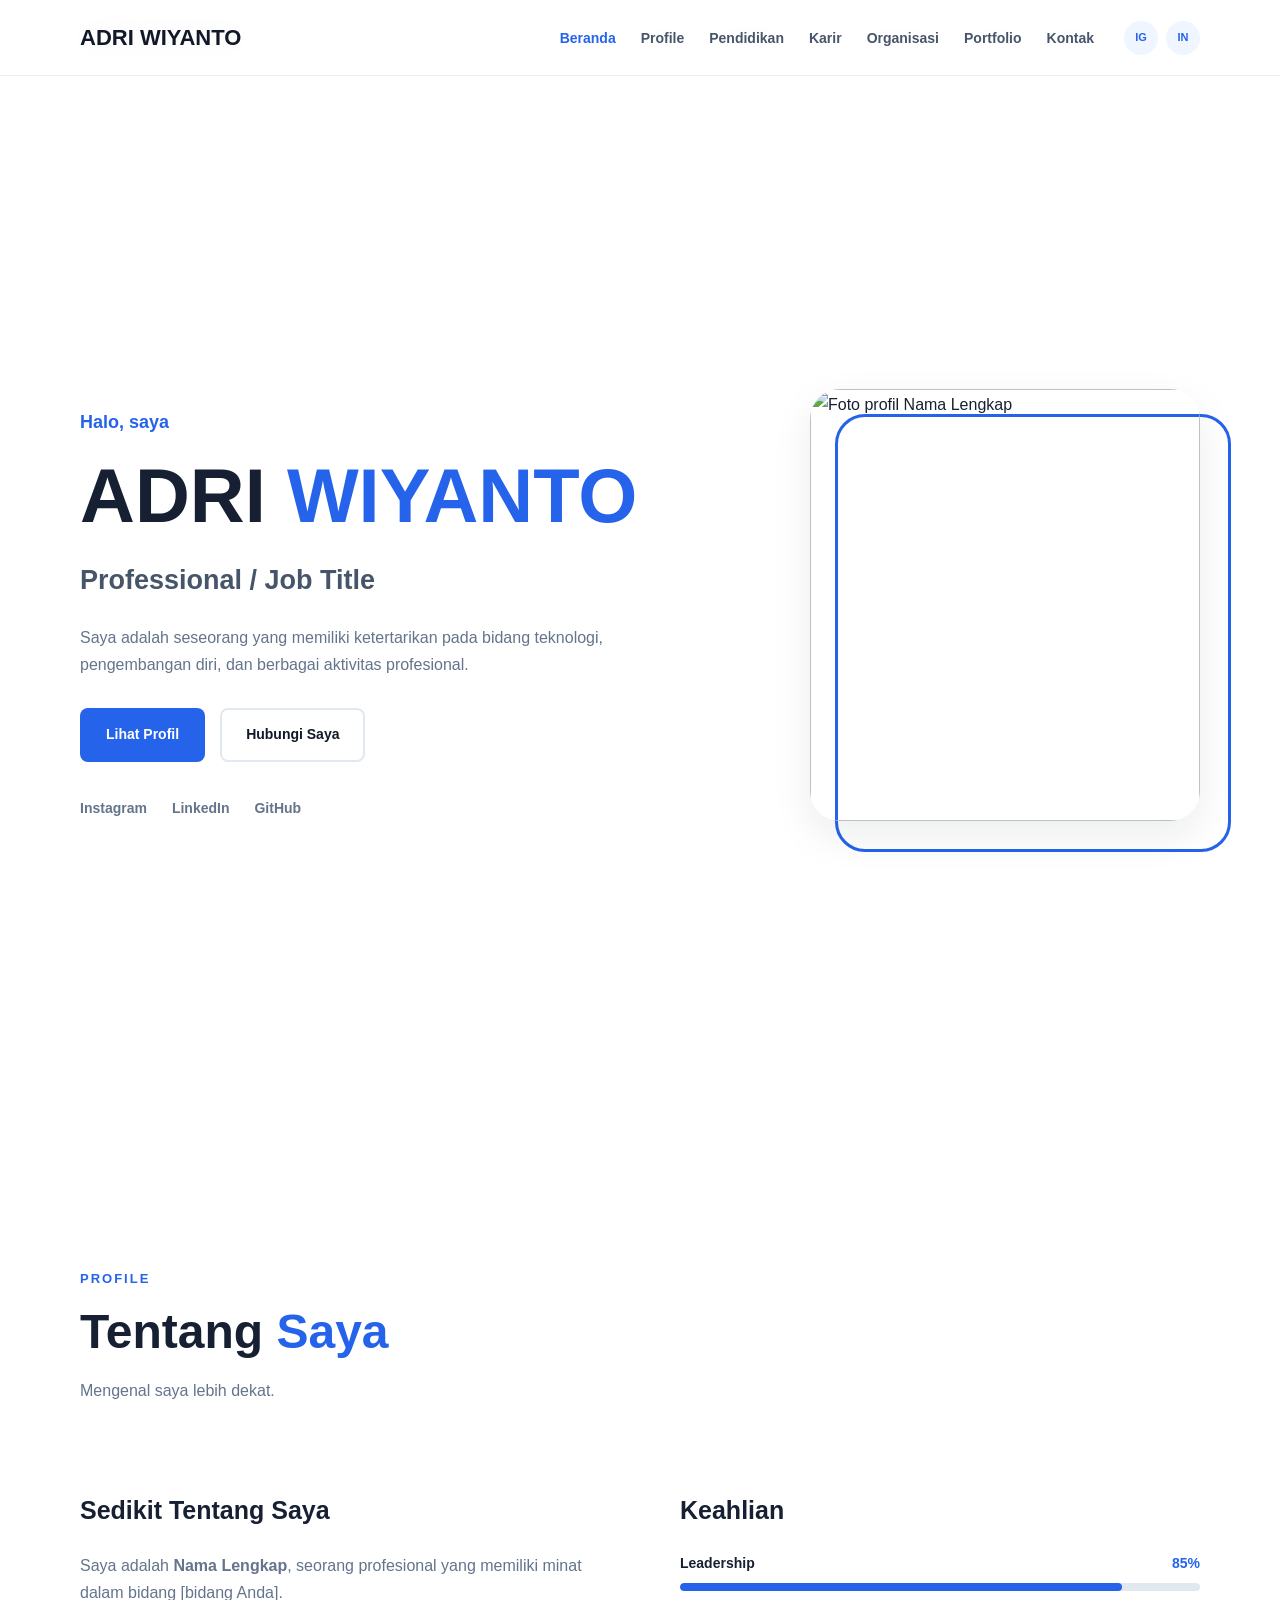
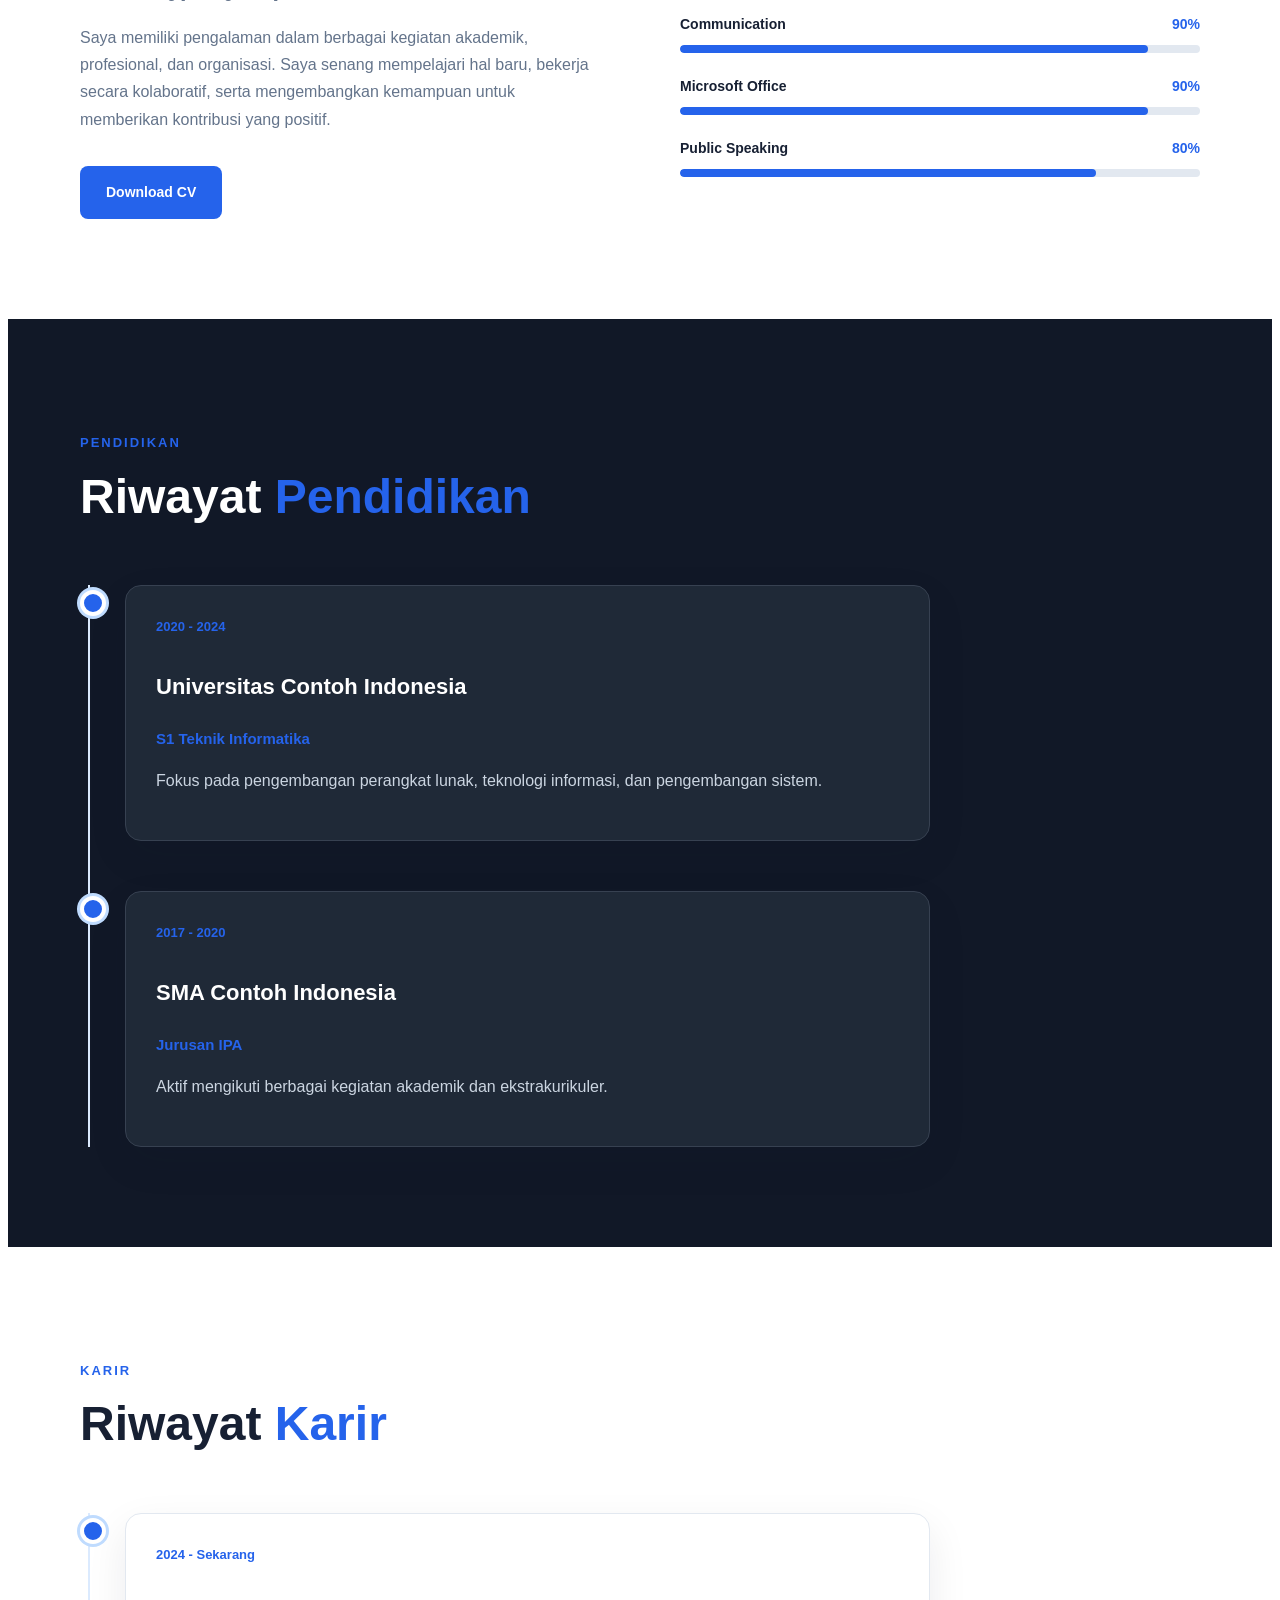
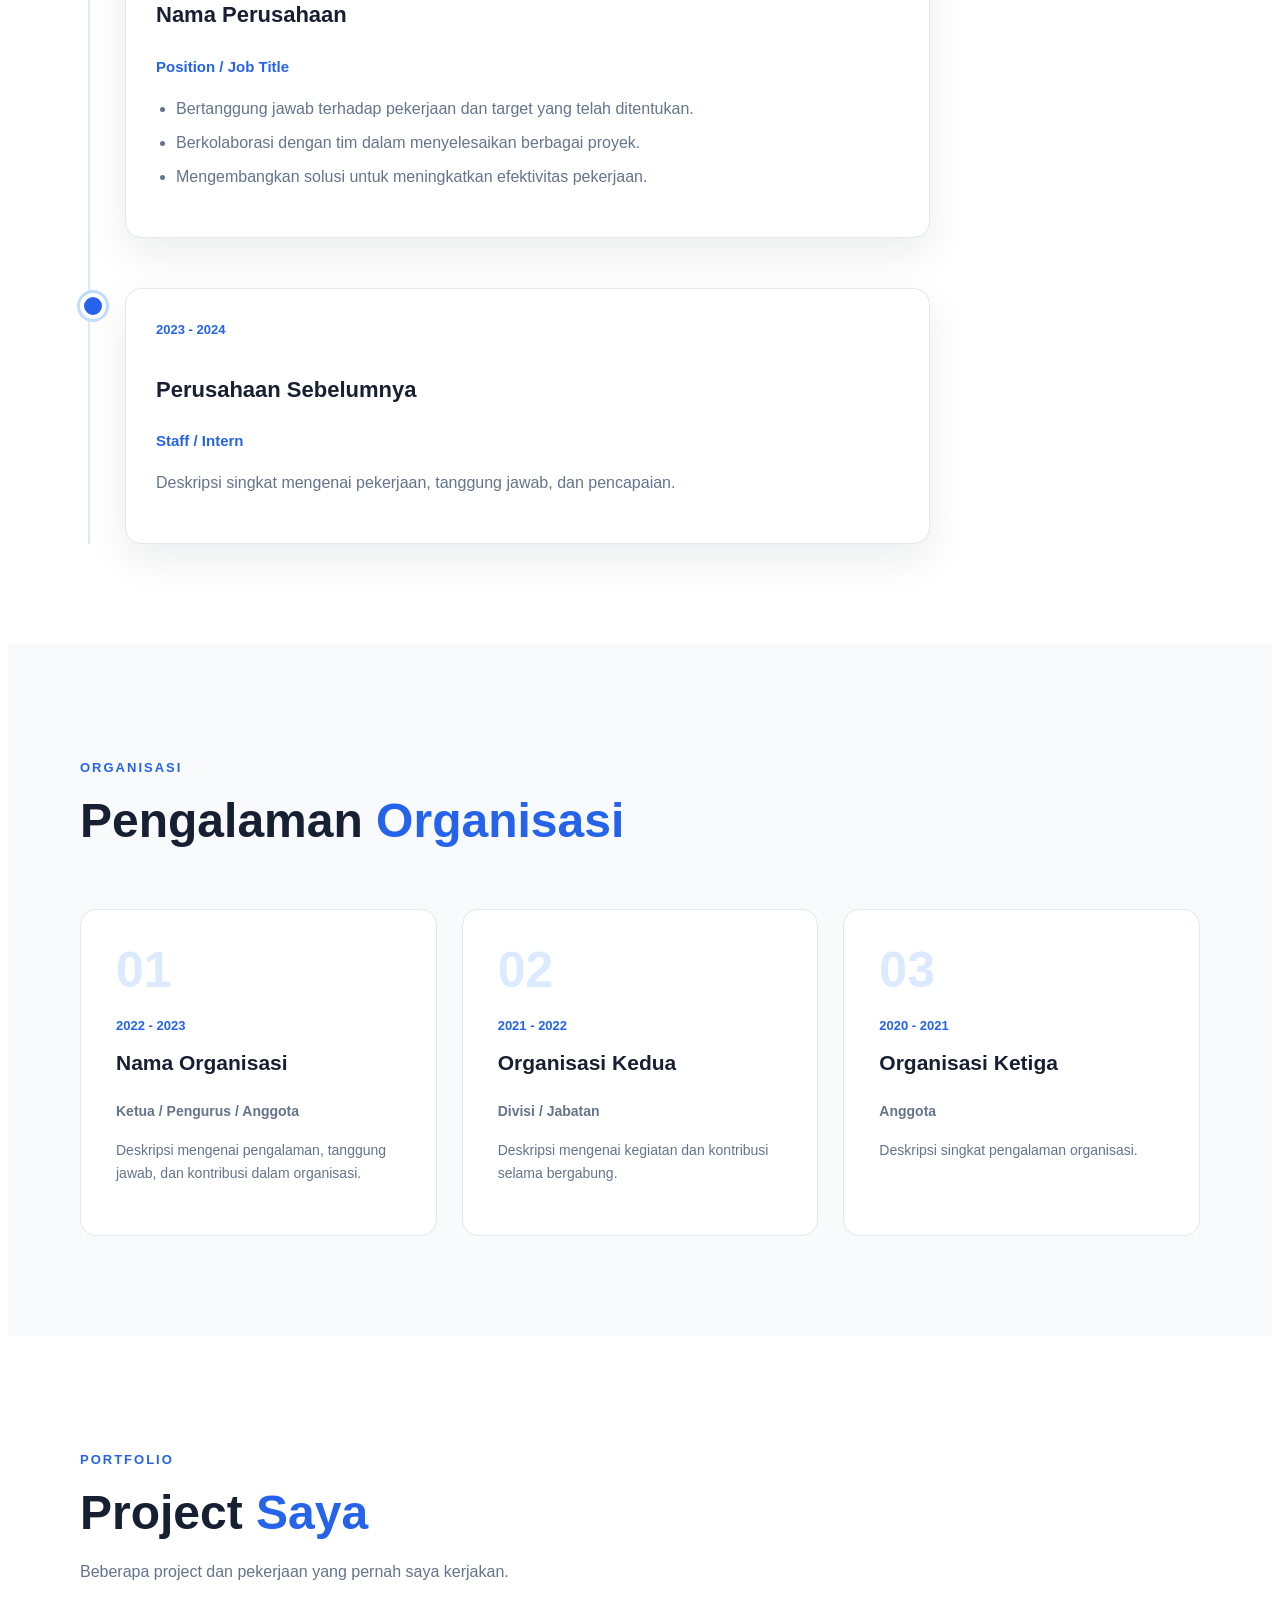
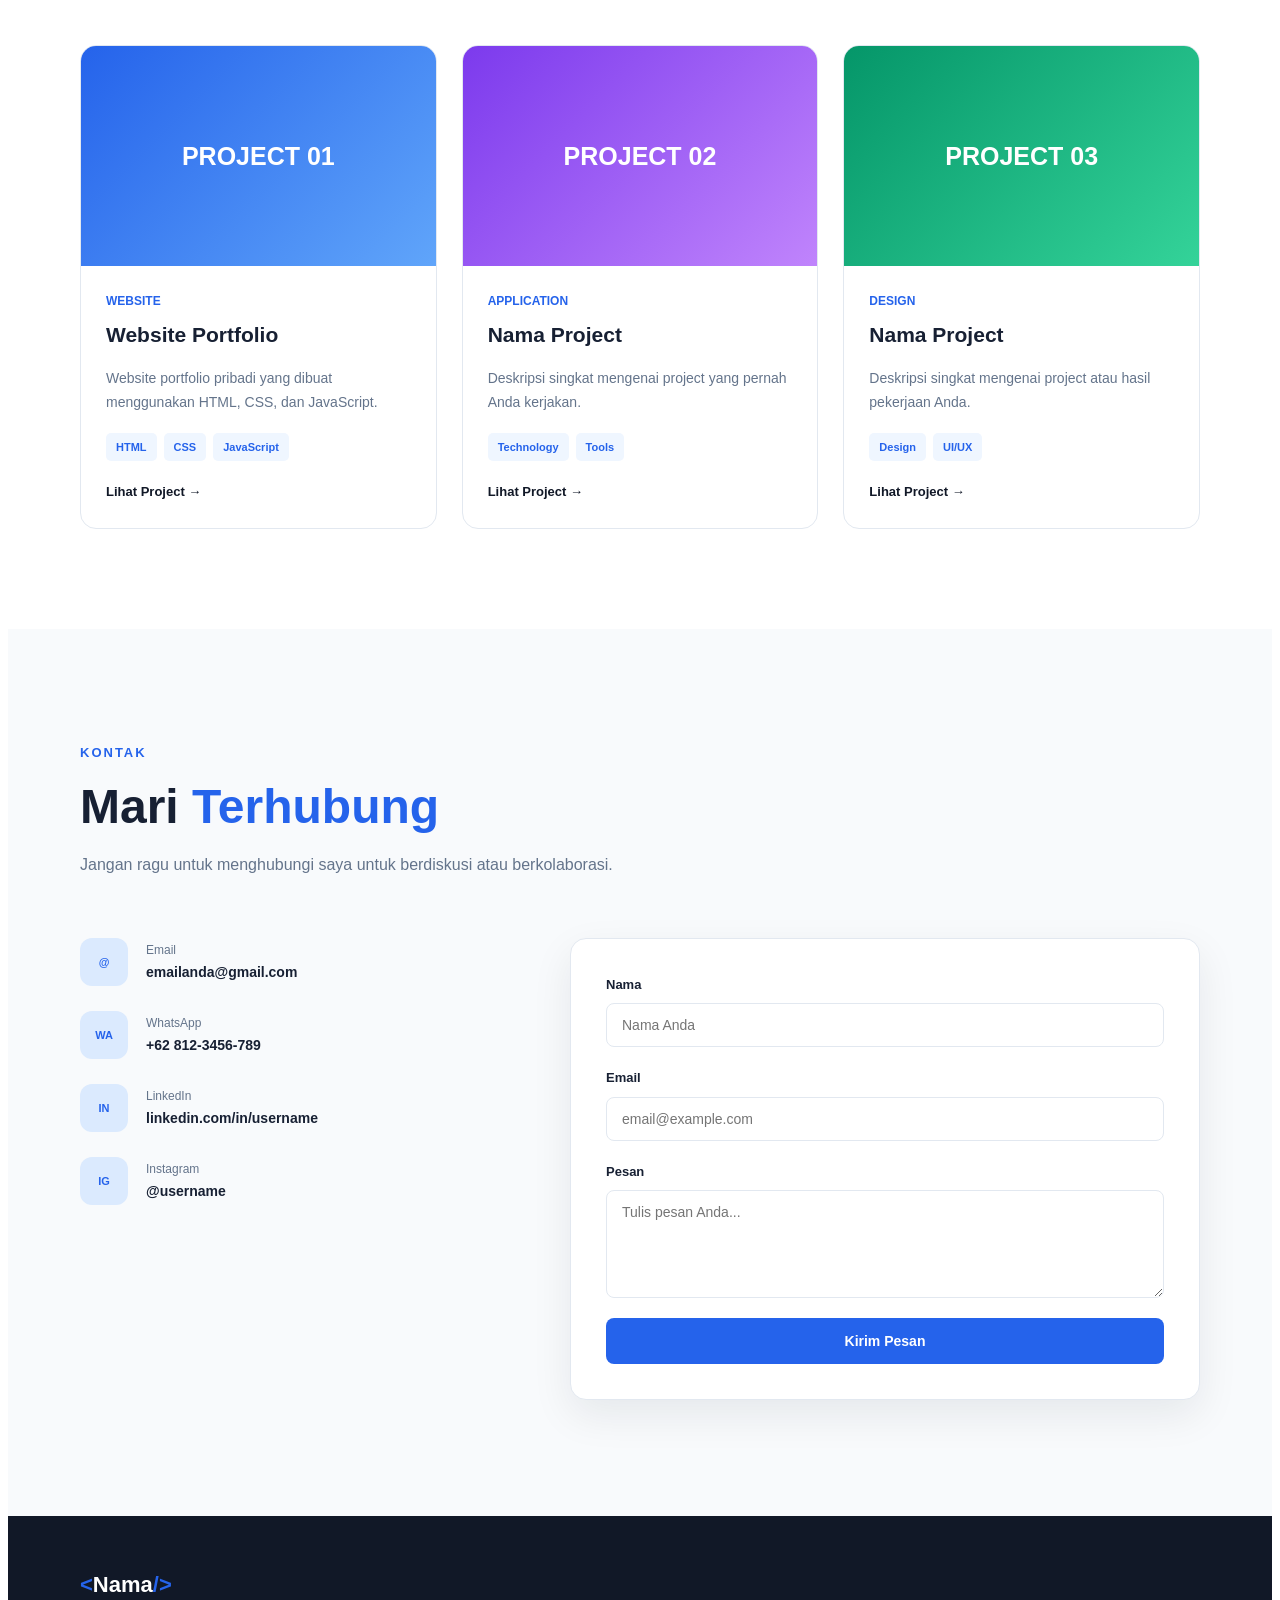
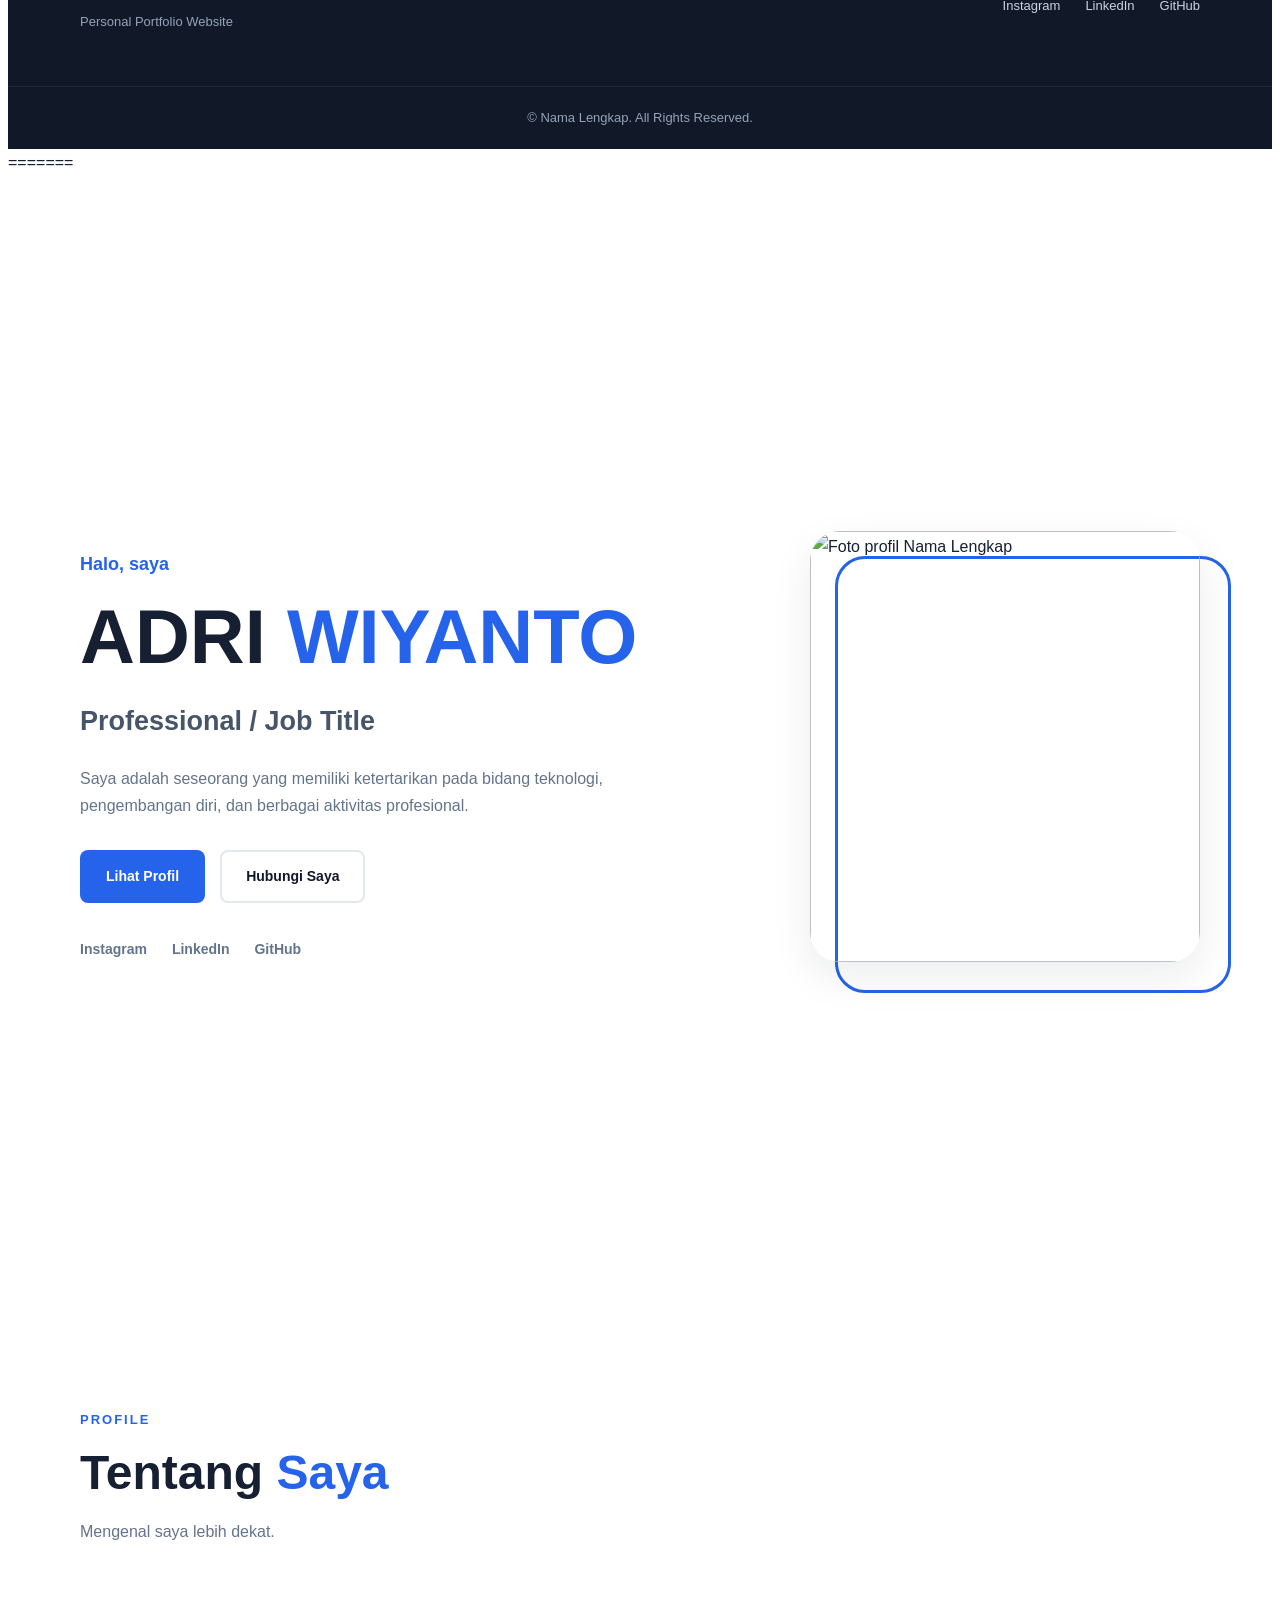
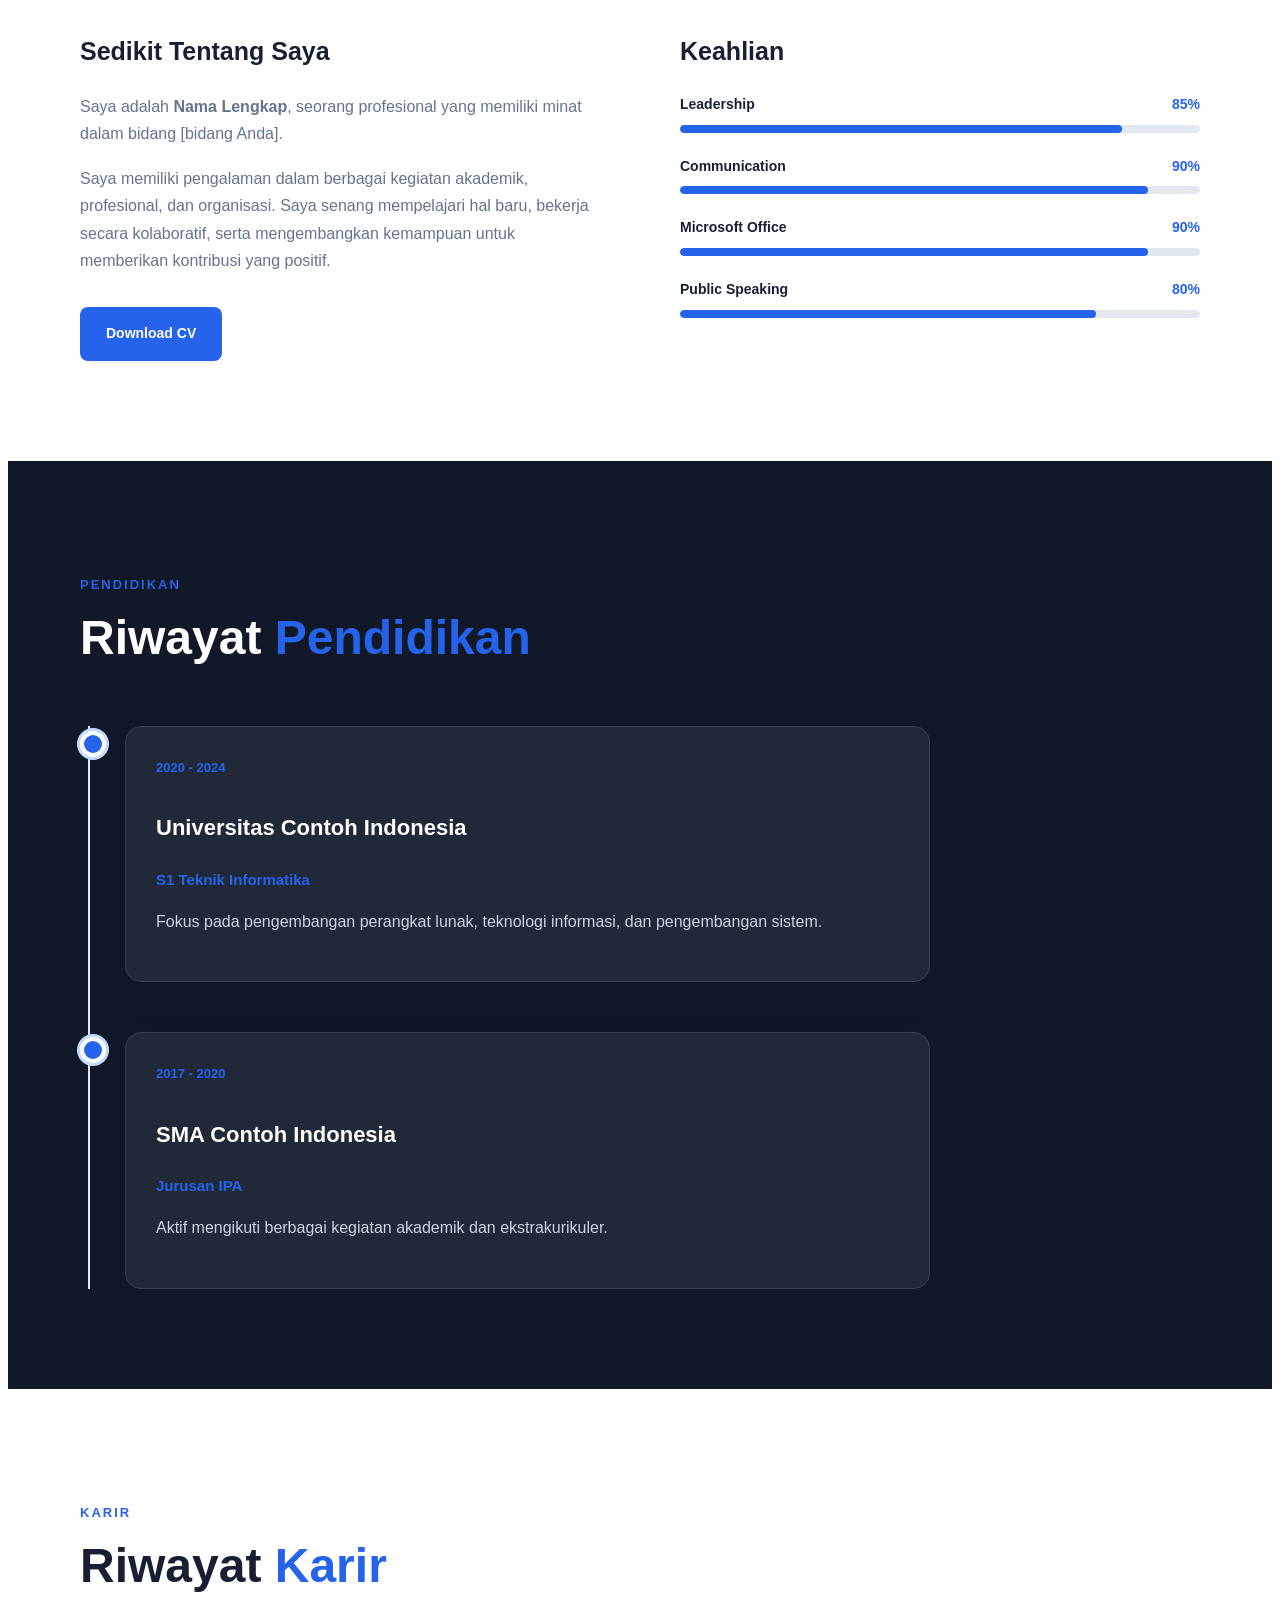
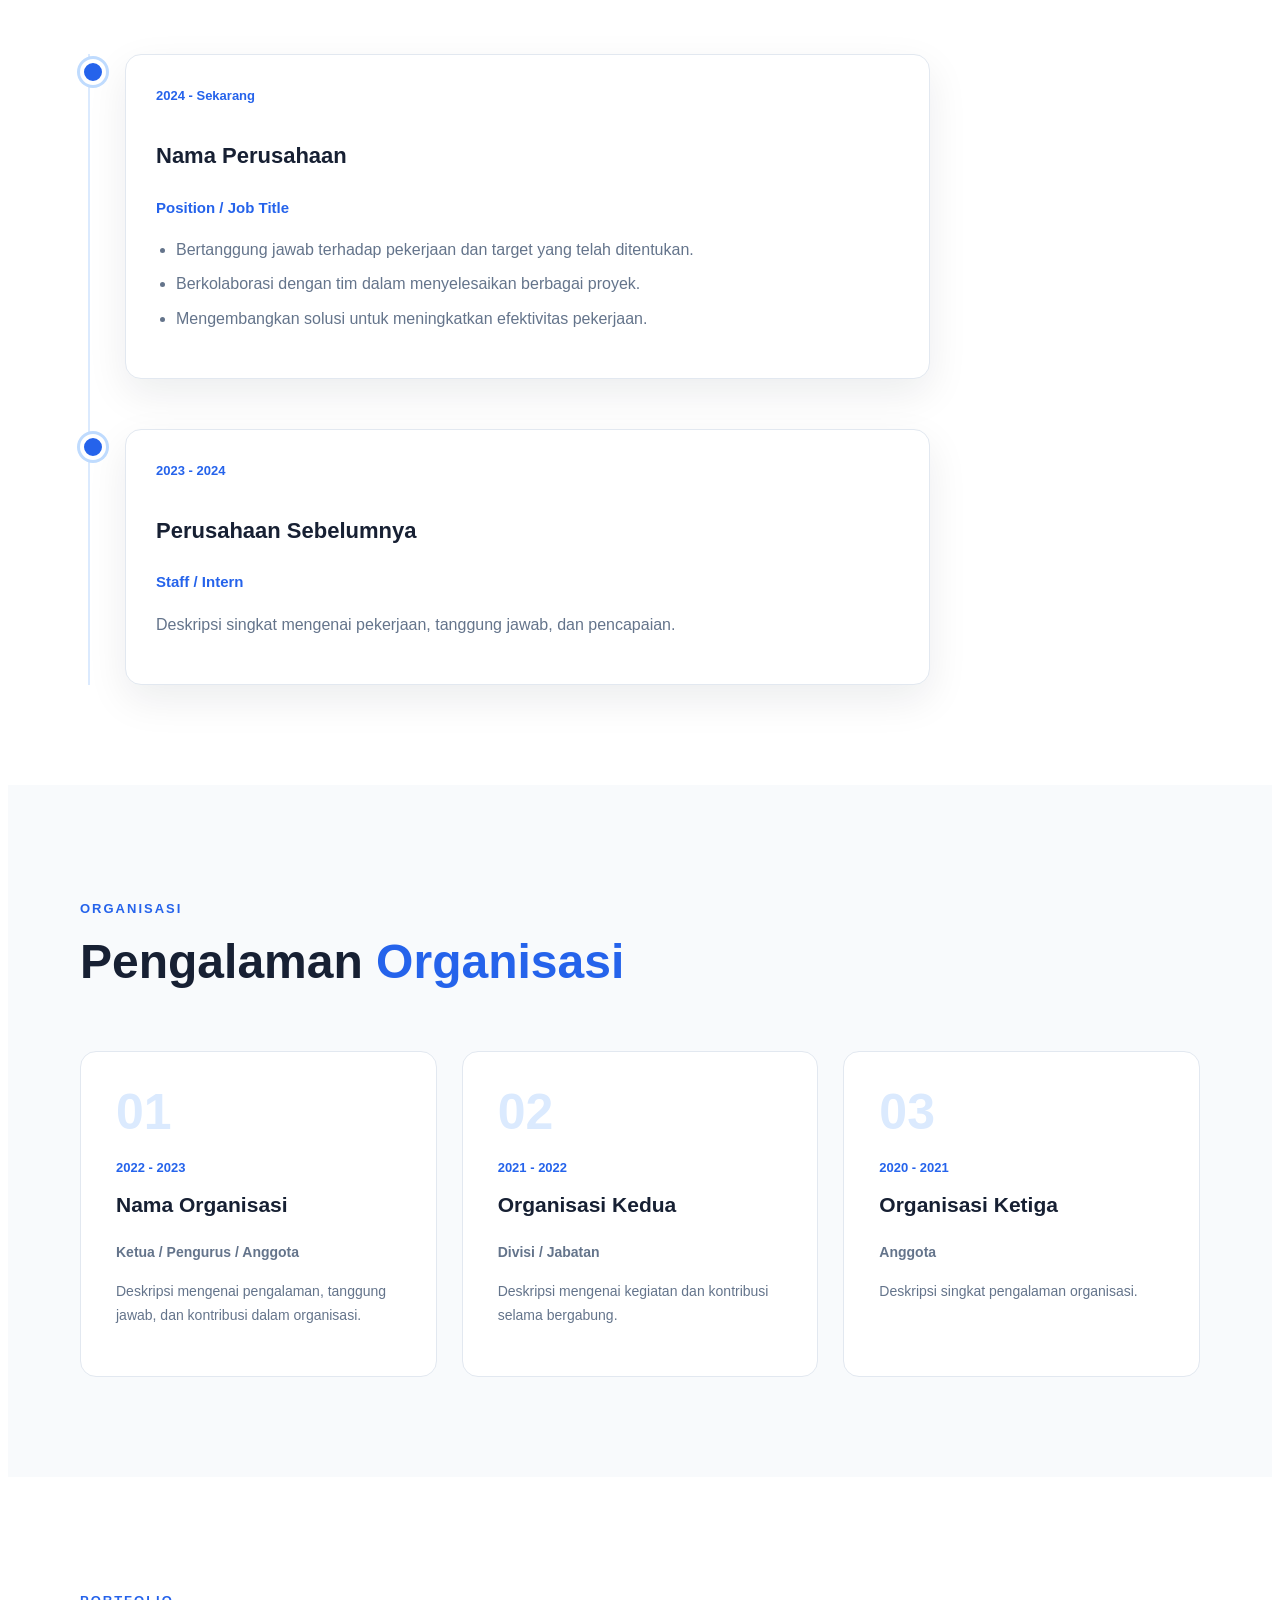
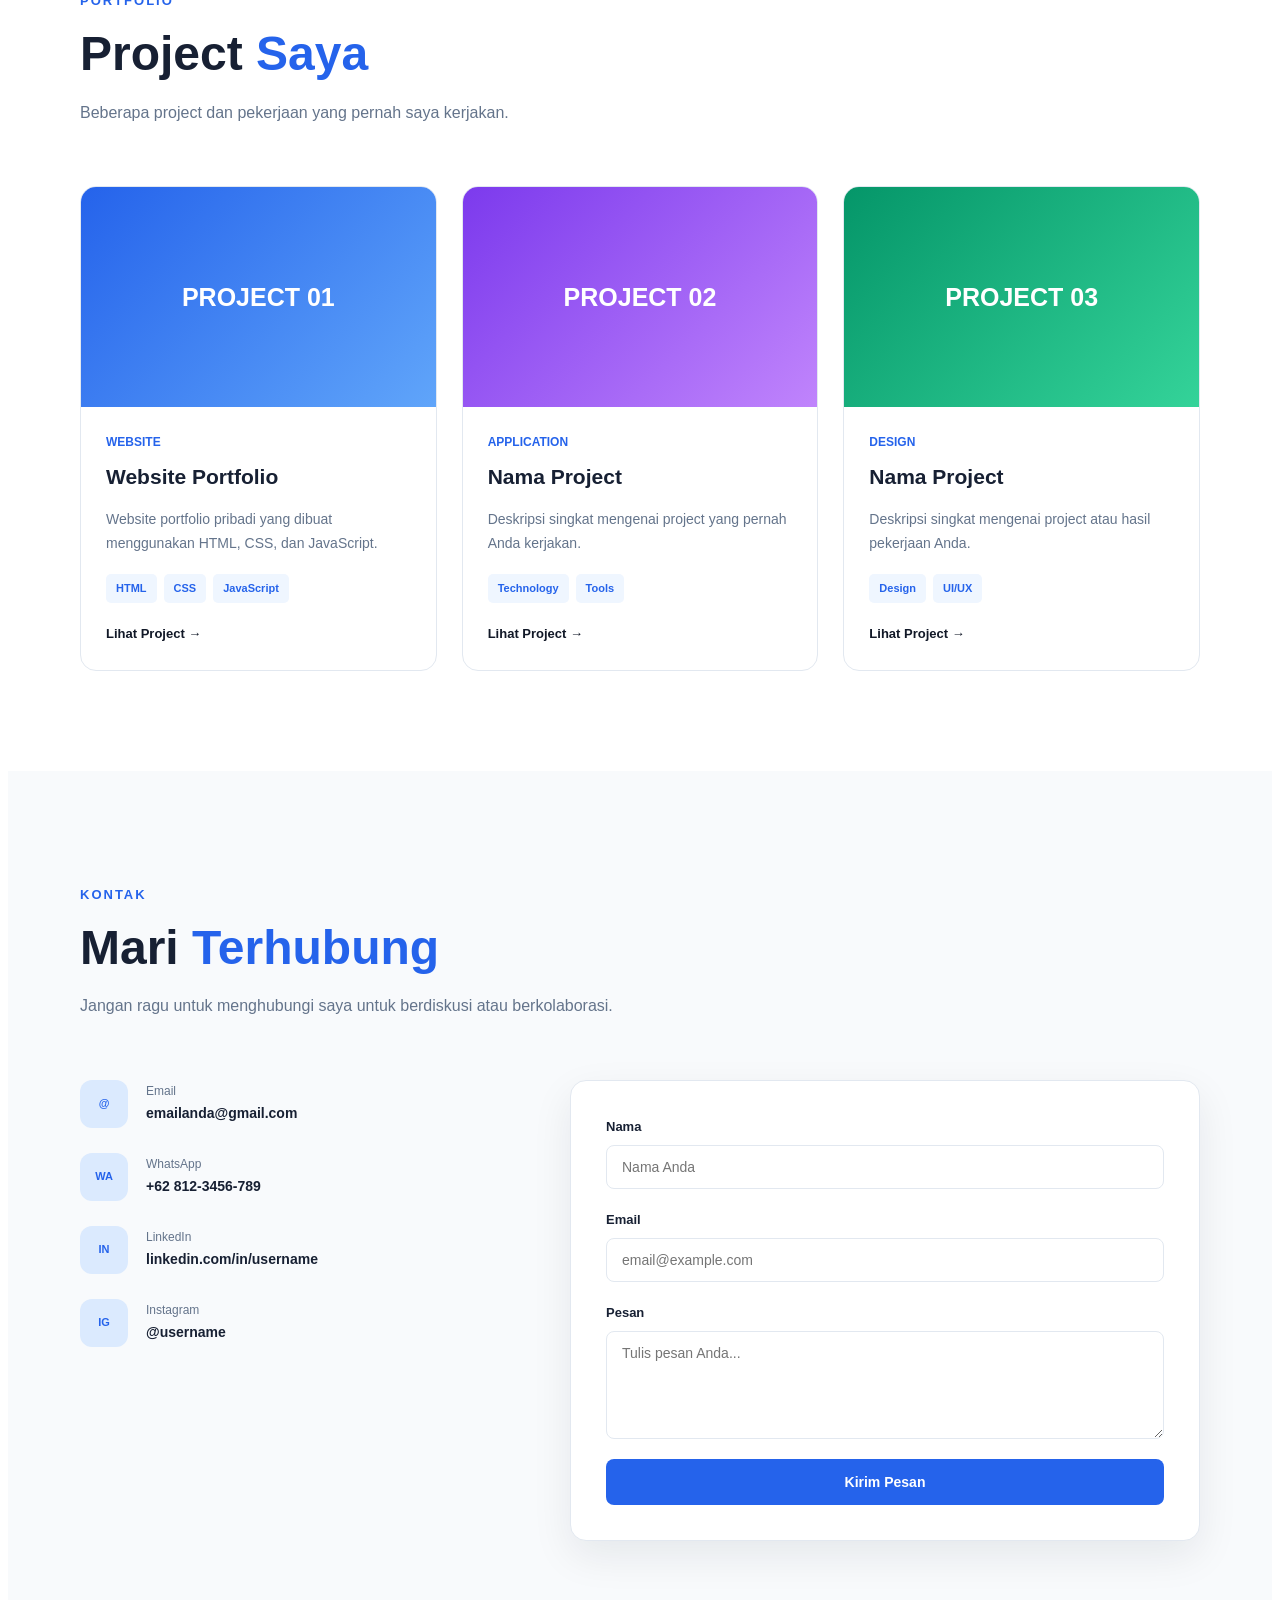
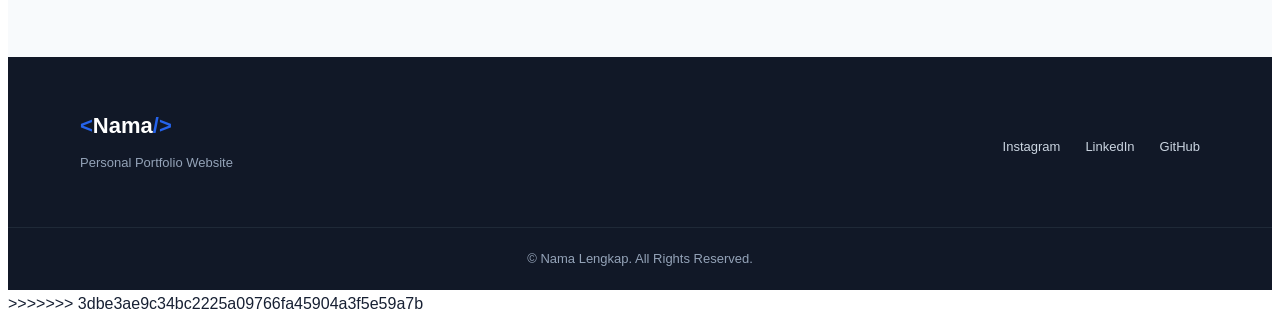
==== index.html @ 298567af "Add files via upload" ====
<<<<<<< HEAD
<!DOCTYPE html>
<html lang="id">
<head>
    <meta charset="UTF-8">
    <meta name="viewport" content="width=device-width, initial-scale=1.0">

    <meta name="description" content="Website Portofolio ADRI">
    <meta name="author" content="ADRI WIYANTO">

    <title>PORTOFOLIO ADRI</title>
    <link rel="stylesheet" href="Style.css" />
    
</head>

<body>

    <!-- ================= NAVBAR ================= -->
    <header class="header">
        <nav class="navbar container">

            <a href="#beranda" class="logo">
                <span></span>ADRI WIYANTO<span></span>
            </a>

            <button class="menu-toggle" id="menu-toggle" aria-label="Buka menu">
                ☰
            </button>

            <ul class="nav-menu" id="nav-menu">
                <li>
                    <a href="#beranda" class="nav-link active">Beranda</a>
                </li>
                <li>
                    <a href="#profile" class="nav-link">Profile</a>
                </li>
                <li>
                    <a href="#pendidikan" class="nav-link">Pendidikan</a>
                </li>
                <li>
                    <a href="#karir" class="nav-link">Karir</a>
                </li>
                <li>
                    <a href="#organisasi" class="nav-link">Organisasi</a>
                </li>
                <li>
                    <a href="#portfolio" class="nav-link">Portfolio</a>
                </li>
                <li>
                    <a href="#kontak" class="nav-link">Kontak</a>
                </li>

                <li class="social-nav">
                    <a href="https://instagram.com/username" target="_blank" aria-label="Instagram">
                        IG
                    </a>

                    <a href="https://linkedin.com/in/username" target="_blank" aria-label="LinkedIn">
                        IN
                    </a>
                </li>
            </ul>

        </nav>
    </header>


    <main>

        <!-- ================= BERANDA ================= -->
        <section id="beranda" class="hero section">

            <div class="container hero-container">

                <div class="hero-content">

                    <p class="hero-greeting">
                        Halo, saya
                    </p>

                    <h1>
                        ADRI <span>WIYANTO</span>
                    </h1>

                    <h2>
                        Professional / Job Title
                    </h2>

                    <p class="hero-description">
                        Saya adalah seseorang yang memiliki ketertarikan
                        pada bidang teknologi, pengembangan diri, dan
                        berbagai aktivitas profesional.
                    </p>

                    <div class="hero-buttons">
                        <a href="#profile" class="btn btn-primary">
                            Lihat Profil
                        </a>

                        <a href="#kontak" class="btn btn-outline">
                            Hubungi Saya
                        </a>
                    </div>

                    <div class="hero-social">
                        <a href="https://instagram.com/username" target="_blank">
                            Instagram
                        </a>

                        <a href="https://linkedin.com/in/username" target="_blank">
                            LinkedIn
                        </a>

                        <a href="https://github.com/username" target="_blank">
                            GitHub
                        </a>
                    </div>

                </div>


                <div class="hero-image">

                    <div class="image-decoration"></div>

                    <img
                        src="images/profile.jpg"
                        alt="Foto profil Nama Lengkap"
                    >

                </div>

            </div>

        </section>


        <!-- ================= PROFILE ================= -->
        <section id="profile" class="section">

            <div class="container">

                <div class="section-heading">
                    <p class="section-label">PROFILE</p>

                    <h2>
                        Tentang <span>Saya</span>
                    </h2>

                    <p>
                        Mengenal saya lebih dekat.
                    </p>
                </div>


                <div class="profile-grid">

                    <div class="profile-text">

                        <h3>
                            Sedikit Tentang Saya
                        </h3>

                        <p>
                            Saya adalah <strong>Nama Lengkap</strong>,
                            seorang profesional yang memiliki minat
                            dalam bidang [bidang Anda].
                        </p>

                        <p>
                            Saya memiliki pengalaman dalam berbagai
                            kegiatan akademik, profesional, dan organisasi.
                            Saya senang mempelajari hal baru, bekerja
                            secara kolaboratif, serta mengembangkan
                            kemampuan untuk memberikan kontribusi yang
                            positif.
                        </p>

                        <a href="cv/CV_Nama.pdf"
                           class="btn btn-primary"
                           target="_blank">
                            Download CV
                        </a>

                    </div>


                    <div class="skills">

                        <h3>Keahlian</h3>

                        <div class="skill-list">

                            <div class="skill-item">
                                <div class="skill-info">
                                    <span>Leadership</span>
                                    <span>85%</span>
                                </div>

                                <div class="skill-bar">
                                    <span style="width: 85%;"></span>
                                </div>
                            </div>


                            <div class="skill-item">
                                <div class="skill-info">
                                    <span>Communication</span>
                                    <span>90%</span>
                                </div>

                                <div class="skill-bar">
                                    <span style="width: 90%;"></span>
                                </div>
                            </div>


                            <div class="skill-item">
                                <div class="skill-info">
                                    <span>Microsoft Office</span>
                                    <span>90%</span>
                                </div>

                                <div class="skill-bar">
                                    <span style="width: 90%;"></span>
                                </div>
                            </div>


                            <div class="skill-item">
                                <div class="skill-info">
                                    <span>Public Speaking</span>
                                    <span>80%</span>
                                </div>

                                <div class="skill-bar">
                                    <span style="width: 80%;"></span>
                                </div>
                            </div>

                        </div>

                    </div>

                </div>

            </div>

        </section>


        <!-- ================= PENDIDIKAN ================= -->
        <section id="pendidikan" class="section section-dark">

            <div class="container">

                <div class="section-heading">
                    <p class="section-label">PENDIDIKAN</p>

                    <h2>
                        Riwayat <span>Pendidikan</span>
                    </h2>
                </div>


                <div class="timeline">

                    <div class="timeline-item">

                        <div class="timeline-dot"></div>

                        <div class="timeline-content">

                            <span class="timeline-date">
                                2020 - 2024
                            </span>

                            <h3>
                                Universitas Contoh Indonesia
                            </h3>

                            <h4>
                                S1 Teknik Informatika
                            </h4>

                            <p>
                                Fokus pada pengembangan perangkat lunak,
                                teknologi informasi, dan pengembangan sistem.
                            </p>

                        </div>

                    </div>


                    <div class="timeline-item">

                        <div class="timeline-dot"></div>

                        <div class="timeline-content">

                            <span class="timeline-date">
                                2017 - 2020
                            </span>

                            <h3>
                                SMA Contoh Indonesia
                            </h3>

                            <h4>
                                Jurusan IPA
                            </h4>

                            <p>
                                Aktif mengikuti berbagai kegiatan akademik
                                dan ekstrakurikuler.
                            </p>

                        </div>

                    </div>

                </div>

            </div>

        </section>


        <!-- ================= KARIR ================= -->
        <section id="karir" class="section">

            <div class="container">

                <div class="section-heading">
                    <p class="section-label">KARIR</p>

                    <h2>
                        Riwayat <span>Karir</span>
                    </h2>
                </div>


                <div class="timeline">

                    <div class="timeline-item">

                        <div class="timeline-dot"></div>

                        <div class="timeline-content">

                            <span class="timeline-date">
                                2024 - Sekarang
                            </span>

                            <h3>
                                Nama Perusahaan
                            </h3>

                            <h4>
                                Position / Job Title
                            </h4>

                            <ul class="experience-list">
                                <li>
                                    Bertanggung jawab terhadap pekerjaan
                                    dan target yang telah ditentukan.
                                </li>

                                <li>
                                    Berkolaborasi dengan tim dalam
                                    menyelesaikan berbagai proyek.
                                </li>

                                <li>
                                    Mengembangkan solusi untuk meningkatkan
                                    efektivitas pekerjaan.
                                </li>
                            </ul>

                        </div>

                    </div>


                    <div class="timeline-item">

                        <div class="timeline-dot"></div>

                        <div class="timeline-content">

                            <span class="timeline-date">
                                2023 - 2024
                            </span>

                            <h3>
                                Perusahaan Sebelumnya
                            </h3>

                            <h4>
                                Staff / Intern
                            </h4>

                            <p>
                                Deskripsi singkat mengenai pekerjaan,
                                tanggung jawab, dan pencapaian.
                            </p>

                        </div>

                    </div>

                </div>

            </div>

        </section>


        <!-- ================= ORGANISASI ================= -->
        <section id="organisasi" class="section section-light">

            <div class="container">

                <div class="section-heading">
                    <p class="section-label">ORGANISASI</p>

                    <h2>
                        Pengalaman <span>Organisasi</span>
                    </h2>
                </div>


                <div class="organization-grid">

                    <article class="organization-card">

                        <div class="card-number">
                            01
                        </div>

                        <span class="card-date">
                            2022 - 2023
                        </span>

                        <h3>
                            Nama Organisasi
                        </h3>

                        <h4>
                            Ketua / Pengurus / Anggota
                        </h4>

                        <p>
                            Deskripsi mengenai pengalaman,
                            tanggung jawab, dan kontribusi
                            dalam organisasi.
                        </p>

                    </article>


                    <article class="organization-card">

                        <div class="card-number">
                            02
                        </div>

                        <span class="card-date">
                            2021 - 2022
                        </span>

                        <h3>
                            Organisasi Kedua
                        </h3>

                        <h4>
                            Divisi / Jabatan
                        </h4>

                        <p>
                            Deskripsi mengenai kegiatan dan
                            kontribusi selama bergabung.
                        </p>

                    </article>


                    <article class="organization-card">

                        <div class="card-number">
                            03
                        </div>

                        <span class="card-date">
                            2020 - 2021
                        </span>

                        <h3>
                            Organisasi Ketiga
                        </h3>

                        <h4>
                            Anggota
                        </h4>

                        <p>
                            Deskripsi singkat pengalaman
                            organisasi.
                        </p>

                    </article>

                </div>

            </div>

        </section>


        <!-- ================= PORTFOLIO ================= -->
        <section id="portfolio" class="section">

            <div class="container">

                <div class="section-heading">

                    <p class="section-label">
                        PORTFOLIO
                    </p>

                    <h2>
                        Project <span>Saya</span>
                    </h2>

                    <p>
                        Beberapa project dan pekerjaan yang pernah saya kerjakan.
                    </p>

                </div>


                <div class="portfolio-grid">

                    <article class="portfolio-card">

                        <div class="portfolio-image">
                            <span>PROJECT 01</span>
                        </div>

                        <div class="portfolio-content">

                            <span class="portfolio-category">
                                Website
                            </span>

                            <h3>
                                Website Portfolio
                            </h3>

                            <p>
                                Website portfolio pribadi yang dibuat
                                menggunakan HTML, CSS, dan JavaScript.
                            </p>

                            <div class="technology">
                                <span>HTML</span>
                                <span>CSS</span>
                                <span>JavaScript</span>
                            </div>

                            <a href="#" class="project-link">
                                Lihat Project →
                            </a>

                        </div>

                    </article>


                    <article class="portfolio-card">

                        <div class="portfolio-image portfolio-image-2">
                            <span>PROJECT 02</span>
                        </div>

                        <div class="portfolio-content">

                            <span class="portfolio-category">
                                Application
                            </span>

                            <h3>
                                Nama Project
                            </h3>

                            <p>
                                Deskripsi singkat mengenai project
                                yang pernah Anda kerjakan.
                            </p>

                            <div class="technology">
                                <span>Technology</span>
                                <span>Tools</span>
                            </div>

                            <a href="#" class="project-link">
                                Lihat Project →
                            </a>

                        </div>

                    </article>


                    <article class="portfolio-card">

                        <div class="portfolio-image portfolio-image-3">
                            <span>PROJECT 03</span>
                        </div>

                        <div class="portfolio-content">

                            <span class="portfolio-category">
                                Design
                            </span>

                            <h3>
                                Nama Project
                            </h3>

                            <p>
                                Deskripsi singkat mengenai project
                                atau hasil pekerjaan Anda.
                            </p>

                            <div class="technology">
                                <span>Design</span>
                                <span>UI/UX</span>
                            </div>

                            <a href="#" class="project-link">
                                Lihat Project →
                            </a>

                        </div>

                    </article>

                </div>

            </div>

        </section>


        <!-- ================= KONTAK ================= -->
        <section id="kontak" class="section contact-section">

            <div class="container">

                <div class="section-heading">

                    <p class="section-label">
                        KONTAK
                    </p>

                    <h2>
                        Mari <span>Terhubung</span>
                    </h2>

                    <p>
                        Jangan ragu untuk menghubungi saya untuk
                        berdiskusi atau berkolaborasi.
                    </p>

                </div>


                <div class="contact-grid">

                    <div class="contact-info">

                        <div class="contact-item">
                            <div class="contact-icon">
                                @
                            </div>

                            <div>
                                <span>Email</span>
                                <a href="mailto:emailanda@gmail.com">
                                    emailanda@gmail.com
                                </a>
                            </div>
                        </div>


                        <div class="contact-item">
                            <div class="contact-icon">
                                WA
                            </div>

                            <div>
                                <span>WhatsApp</span>
                                <a href="https://wa.me/628123456789"
                                   target="_blank">
                                    +62 812-3456-789
                                </a>
                            </div>
                        </div>


                        <div class="contact-item">
                            <div class="contact-icon">
                                IN
                            </div>

                            <div>
                                <span>LinkedIn</span>
                                <a href="https://linkedin.com/in/username"
                                   target="_blank">
                                    linkedin.com/in/username
                                </a>
                            </div>
                        </div>


                        <div class="contact-item">
                            <div class="contact-icon">
                                IG
                            </div>

                            <div>
                                <span>Instagram</span>
                                <a href="https://instagram.com/username"
                                   target="_blank">
                                    @username
                                </a>
                            </div>
                        </div>

                    </div>


                    <form class="contact-form" id="contact-form">

                        <div class="form-group">
                            <label for="name">
                                Nama
                            </label>

                            <input
                                type="text"
                                id="name"
                                placeholder="Nama Anda"
                                required
                            >
                        </div>


                        <div class="form-group">
                            <label for="email">
                                Email
                            </label>

                            <input
                                type="email"
                                id="email"
                                placeholder="email@example.com"
                                required
                            >
                        </div>


                        <div class="form-group">
                            <label for="message">
                                Pesan
                            </label>

                            <textarea
                                id="message"
                                rows="5"
                                placeholder="Tulis pesan Anda..."
                                required
                            ></textarea>
                        </div>


                        <button
                            type="submit"
                            class="btn btn-primary btn-full">
                            Kirim Pesan
                        </button>

                    </form>

                </div>

            </div>

        </section>

    </main>


    <!-- ================= FOOTER ================= -->
    <footer class="footer">

        <div class="container footer-container">

            <div>
                <a href="#beranda" class="logo">
                    <span>&lt;</span>Nama<span>/&gt;</span>
                </a>

                <p>
                    Personal Portfolio Website
                </p>
            </div>


            <div class="footer-social">

                <a href="https://instagram.com/username"
                   target="_blank">
                    Instagram
                </a>

                <a href="https://linkedin.com/in/username"
                   target="_blank">
                    LinkedIn
                </a>

                <a href="https://github.com/username"
                   target="_blank">
                    GitHub
                </a>

            </div>

        </div>


        <div class="copyright">

            <p>
                © <span id="year"></span> Nama Lengkap.
                All Rights Reserved.
            </p>

        </div>

    </footer>


    <!-- JavaScript -->
    <script src="js/script.js"></script>

</body>
=======
<!DOCTYPE html>
<html lang="id">
<head>
    <meta charset="UTF-8">
    <meta name="viewport" content="width=device-width, initial-scale=1.0">

    <meta name="description" content="Website Portofolio ADRI">
    <meta name="author" content="ADRI WIYANTO">

    <title>PORTOFOLIO ADRI</title>
    <link rel="stylesheet" href="Style.css" />
    
</head>

<body>

    <!-- ================= NAVBAR ================= -->
    <header class="header">
        <nav class="navbar container">

            <a href="#beranda" class="logo">
                <span></span>ADRI WIYANTO<span></span>
            </a>

            <button class="menu-toggle" id="menu-toggle" aria-label="Buka menu">
                ☰
            </button>

            <ul class="nav-menu" id="nav-menu">
                <li>
                    <a href="#beranda" class="nav-link active">Beranda</a>
                </li>
                <li>
                    <a href="#profile" class="nav-link">Profile</a>
                </li>
                <li>
                    <a href="#pendidikan" class="nav-link">Pendidikan</a>
                </li>
                <li>
                    <a href="#karir" class="nav-link">Karir</a>
                </li>
                <li>
                    <a href="#organisasi" class="nav-link">Organisasi</a>
                </li>
                <li>
                    <a href="#portfolio" class="nav-link">Portfolio</a>
                </li>
                <li>
                    <a href="#kontak" class="nav-link">Kontak</a>
                </li>

                <li class="social-nav">
                    <a href="https://instagram.com/username" target="_blank" aria-label="Instagram">
                        IG
                    </a>

                    <a href="https://linkedin.com/in/username" target="_blank" aria-label="LinkedIn">
                        IN
                    </a>
                </li>
            </ul>

        </nav>
    </header>


    <main>

        <!-- ================= BERANDA ================= -->
        <section id="beranda" class="hero section">

            <div class="container hero-container">

                <div class="hero-content">

                    <p class="hero-greeting">
                        Halo, saya
                    </p>

                    <h1>
                        ADRI <span>WIYANTO</span>
                    </h1>

                    <h2>
                        Professional / Job Title
                    </h2>

                    <p class="hero-description">
                        Saya adalah seseorang yang memiliki ketertarikan
                        pada bidang teknologi, pengembangan diri, dan
                        berbagai aktivitas profesional.
                    </p>

                    <div class="hero-buttons">
                        <a href="#profile" class="btn btn-primary">
                            Lihat Profil
                        </a>

                        <a href="#kontak" class="btn btn-outline">
                            Hubungi Saya
                        </a>
                    </div>

                    <div class="hero-social">
                        <a href="https://instagram.com/username" target="_blank">
                            Instagram
                        </a>

                        <a href="https://linkedin.com/in/username" target="_blank">
                            LinkedIn
                        </a>

                        <a href="https://github.com/username" target="_blank">
                            GitHub
                        </a>
                    </div>

                </div>


                <div class="hero-image">

                    <div class="image-decoration"></div>

                    <img
                        src="images/profile.jpg"
                        alt="Foto profil Nama Lengkap"
                    >

                </div>

            </div>

        </section>


        <!-- ================= PROFILE ================= -->
        <section id="profile" class="section">

            <div class="container">

                <div class="section-heading">
                    <p class="section-label">PROFILE</p>

                    <h2>
                        Tentang <span>Saya</span>
                    </h2>

                    <p>
                        Mengenal saya lebih dekat.
                    </p>
                </div>


                <div class="profile-grid">

                    <div class="profile-text">

                        <h3>
                            Sedikit Tentang Saya
                        </h3>

                        <p>
                            Saya adalah <strong>Nama Lengkap</strong>,
                            seorang profesional yang memiliki minat
                            dalam bidang [bidang Anda].
                        </p>

                        <p>
                            Saya memiliki pengalaman dalam berbagai
                            kegiatan akademik, profesional, dan organisasi.
                            Saya senang mempelajari hal baru, bekerja
                            secara kolaboratif, serta mengembangkan
                            kemampuan untuk memberikan kontribusi yang
                            positif.
                        </p>

                        <a href="cv/CV_Nama.pdf"
                           class="btn btn-primary"
                           target="_blank">
                            Download CV
                        </a>

                    </div>


                    <div class="skills">

                        <h3>Keahlian</h3>

                        <div class="skill-list">

                            <div class="skill-item">
                                <div class="skill-info">
                                    <span>Leadership</span>
                                    <span>85%</span>
                                </div>

                                <div class="skill-bar">
                                    <span style="width: 85%;"></span>
                                </div>
                            </div>


                            <div class="skill-item">
                                <div class="skill-info">
                                    <span>Communication</span>
                                    <span>90%</span>
                                </div>

                                <div class="skill-bar">
                                    <span style="width: 90%;"></span>
                                </div>
                            </div>


                            <div class="skill-item">
                                <div class="skill-info">
                                    <span>Microsoft Office</span>
                                    <span>90%</span>
                                </div>

                                <div class="skill-bar">
                                    <span style="width: 90%;"></span>
                                </div>
                            </div>


                            <div class="skill-item">
                                <div class="skill-info">
                                    <span>Public Speaking</span>
                                    <span>80%</span>
                                </div>

                                <div class="skill-bar">
                                    <span style="width: 80%;"></span>
                                </div>
                            </div>

                        </div>

                    </div>

                </div>

            </div>

        </section>


        <!-- ================= PENDIDIKAN ================= -->
        <section id="pendidikan" class="section section-dark">

            <div class="container">

                <div class="section-heading">
                    <p class="section-label">PENDIDIKAN</p>

                    <h2>
                        Riwayat <span>Pendidikan</span>
                    </h2>
                </div>


                <div class="timeline">

                    <div class="timeline-item">

                        <div class="timeline-dot"></div>

                        <div class="timeline-content">

                            <span class="timeline-date">
                                2020 - 2024
                            </span>

                            <h3>
                                Universitas Contoh Indonesia
                            </h3>

                            <h4>
                                S1 Teknik Informatika
                            </h4>

                            <p>
                                Fokus pada pengembangan perangkat lunak,
                                teknologi informasi, dan pengembangan sistem.
                            </p>

                        </div>

                    </div>


                    <div class="timeline-item">

                        <div class="timeline-dot"></div>

                        <div class="timeline-content">

                            <span class="timeline-date">
                                2017 - 2020
                            </span>

                            <h3>
                                SMA Contoh Indonesia
                            </h3>

                            <h4>
                                Jurusan IPA
                            </h4>

                            <p>
                                Aktif mengikuti berbagai kegiatan akademik
                                dan ekstrakurikuler.
                            </p>

                        </div>

                    </div>

                </div>

            </div>

        </section>


        <!-- ================= KARIR ================= -->
        <section id="karir" class="section">

            <div class="container">

                <div class="section-heading">
                    <p class="section-label">KARIR</p>

                    <h2>
                        Riwayat <span>Karir</span>
                    </h2>
                </div>


                <div class="timeline">

                    <div class="timeline-item">

                        <div class="timeline-dot"></div>

                        <div class="timeline-content">

                            <span class="timeline-date">
                                2024 - Sekarang
                            </span>

                            <h3>
                                Nama Perusahaan
                            </h3>

                            <h4>
                                Position / Job Title
                            </h4>

                            <ul class="experience-list">
                                <li>
                                    Bertanggung jawab terhadap pekerjaan
                                    dan target yang telah ditentukan.
                                </li>

                                <li>
                                    Berkolaborasi dengan tim dalam
                                    menyelesaikan berbagai proyek.
                                </li>

                                <li>
                                    Mengembangkan solusi untuk meningkatkan
                                    efektivitas pekerjaan.
                                </li>
                            </ul>

                        </div>

                    </div>


                    <div class="timeline-item">

                        <div class="timeline-dot"></div>

                        <div class="timeline-content">

                            <span class="timeline-date">
                                2023 - 2024
                            </span>

                            <h3>
                                Perusahaan Sebelumnya
                            </h3>

                            <h4>
                                Staff / Intern
                            </h4>

                            <p>
                                Deskripsi singkat mengenai pekerjaan,
                                tanggung jawab, dan pencapaian.
                            </p>

                        </div>

                    </div>

                </div>

            </div>

        </section>


        <!-- ================= ORGANISASI ================= -->
        <section id="organisasi" class="section section-light">

            <div class="container">

                <div class="section-heading">
                    <p class="section-label">ORGANISASI</p>

                    <h2>
                        Pengalaman <span>Organisasi</span>
                    </h2>
                </div>


                <div class="organization-grid">

                    <article class="organization-card">

                        <div class="card-number">
                            01
                        </div>

                        <span class="card-date">
                            2022 - 2023
                        </span>

                        <h3>
                            Nama Organisasi
                        </h3>

                        <h4>
                            Ketua / Pengurus / Anggota
                        </h4>

                        <p>
                            Deskripsi mengenai pengalaman,
                            tanggung jawab, dan kontribusi
                            dalam organisasi.
                        </p>

                    </article>


                    <article class="organization-card">

                        <div class="card-number">
                            02
                        </div>

                        <span class="card-date">
                            2021 - 2022
                        </span>

                        <h3>
                            Organisasi Kedua
                        </h3>

                        <h4>
                            Divisi / Jabatan
                        </h4>

                        <p>
                            Deskripsi mengenai kegiatan dan
                            kontribusi selama bergabung.
                        </p>

                    </article>


                    <article class="organization-card">

                        <div class="card-number">
                            03
                        </div>

                        <span class="card-date">
                            2020 - 2021
                        </span>

                        <h3>
                            Organisasi Ketiga
                        </h3>

                        <h4>
                            Anggota
                        </h4>

                        <p>
                            Deskripsi singkat pengalaman
                            organisasi.
                        </p>

                    </article>

                </div>

            </div>

        </section>


        <!-- ================= PORTFOLIO ================= -->
        <section id="portfolio" class="section">

            <div class="container">

                <div class="section-heading">

                    <p class="section-label">
                        PORTFOLIO
                    </p>

                    <h2>
                        Project <span>Saya</span>
                    </h2>

                    <p>
                        Beberapa project dan pekerjaan yang pernah saya kerjakan.
                    </p>

                </div>


                <div class="portfolio-grid">

                    <article class="portfolio-card">

                        <div class="portfolio-image">
                            <span>PROJECT 01</span>
                        </div>

                        <div class="portfolio-content">

                            <span class="portfolio-category">
                                Website
                            </span>

                            <h3>
                                Website Portfolio
                            </h3>

                            <p>
                                Website portfolio pribadi yang dibuat
                                menggunakan HTML, CSS, dan JavaScript.
                            </p>

                            <div class="technology">
                                <span>HTML</span>
                                <span>CSS</span>
                                <span>JavaScript</span>
                            </div>

                            <a href="#" class="project-link">
                                Lihat Project →
                            </a>

                        </div>

                    </article>


                    <article class="portfolio-card">

                        <div class="portfolio-image portfolio-image-2">
                            <span>PROJECT 02</span>
                        </div>

                        <div class="portfolio-content">

                            <span class="portfolio-category">
                                Application
                            </span>

                            <h3>
                                Nama Project
                            </h3>

                            <p>
                                Deskripsi singkat mengenai project
                                yang pernah Anda kerjakan.
                            </p>

                            <div class="technology">
                                <span>Technology</span>
                                <span>Tools</span>
                            </div>

                            <a href="#" class="project-link">
                                Lihat Project →
                            </a>

                        </div>

                    </article>


                    <article class="portfolio-card">

                        <div class="portfolio-image portfolio-image-3">
                            <span>PROJECT 03</span>
                        </div>

                        <div class="portfolio-content">

                            <span class="portfolio-category">
                                Design
                            </span>

                            <h3>
                                Nama Project
                            </h3>

                            <p>
                                Deskripsi singkat mengenai project
                                atau hasil pekerjaan Anda.
                            </p>

                            <div class="technology">
                                <span>Design</span>
                                <span>UI/UX</span>
                            </div>

                            <a href="#" class="project-link">
                                Lihat Project →
                            </a>

                        </div>

                    </article>

                </div>

            </div>

        </section>


        <!-- ================= KONTAK ================= -->
        <section id="kontak" class="section contact-section">

            <div class="container">

                <div class="section-heading">

                    <p class="section-label">
                        KONTAK
                    </p>

                    <h2>
                        Mari <span>Terhubung</span>
                    </h2>

                    <p>
                        Jangan ragu untuk menghubungi saya untuk
                        berdiskusi atau berkolaborasi.
                    </p>

                </div>


                <div class="contact-grid">

                    <div class="contact-info">

                        <div class="contact-item">
                            <div class="contact-icon">
                                @
                            </div>

                            <div>
                                <span>Email</span>
                                <a href="mailto:emailanda@gmail.com">
                                    emailanda@gmail.com
                                </a>
                            </div>
                        </div>


                        <div class="contact-item">
                            <div class="contact-icon">
                                WA
                            </div>

                            <div>
                                <span>WhatsApp</span>
                                <a href="https://wa.me/628123456789"
                                   target="_blank">
                                    +62 812-3456-789
                                </a>
                            </div>
                        </div>


                        <div class="contact-item">
                            <div class="contact-icon">
                                IN
                            </div>

                            <div>
                                <span>LinkedIn</span>
                                <a href="https://linkedin.com/in/username"
                                   target="_blank">
                                    linkedin.com/in/username
                                </a>
                            </div>
                        </div>


                        <div class="contact-item">
                            <div class="contact-icon">
                                IG
                            </div>

                            <div>
                                <span>Instagram</span>
                                <a href="https://instagram.com/username"
                                   target="_blank">
                                    @username
                                </a>
                            </div>
                        </div>

                    </div>


                    <form class="contact-form" id="contact-form">

                        <div class="form-group">
                            <label for="name">
                                Nama
                            </label>

                            <input
                                type="text"
                                id="name"
                                placeholder="Nama Anda"
                                required
                            >
                        </div>


                        <div class="form-group">
                            <label for="email">
                                Email
                            </label>

                            <input
                                type="email"
                                id="email"
                                placeholder="email@example.com"
                                required
                            >
                        </div>


                        <div class="form-group">
                            <label for="message">
                                Pesan
                            </label>

                            <textarea
                                id="message"
                                rows="5"
                                placeholder="Tulis pesan Anda..."
                                required
                            ></textarea>
                        </div>


                        <button
                            type="submit"
                            class="btn btn-primary btn-full">
                            Kirim Pesan
                        </button>

                    </form>

                </div>

            </div>

        </section>

    </main>


    <!-- ================= FOOTER ================= -->
    <footer class="footer">

        <div class="container footer-container">

            <div>
                <a href="#beranda" class="logo">
                    <span>&lt;</span>Nama<span>/&gt;</span>
                </a>

                <p>
                    Personal Portfolio Website
                </p>
            </div>


            <div class="footer-social">

                <a href="https://instagram.com/username"
                   target="_blank">
                    Instagram
                </a>

                <a href="https://linkedin.com/in/username"
                   target="_blank">
                    LinkedIn
                </a>

                <a href="https://github.com/username"
                   target="_blank">
                    GitHub
                </a>

            </div>

        </div>


        <div class="copyright">

            <p>
                © <span id="year"></span> Nama Lengkap.
                All Rights Reserved.
            </p>

        </div>

    </footer>


    <!-- JavaScript -->
    <script src="js/script.js"></script>

</body>
>>>>>>> 3dbe3ae9c34bc2225a09766fa45904a3f5e59a7b
</html>
---- Style.css ----
<<<<<<< HEAD
 /* =========================================
   RESET
========================================= */

* {
    margin: 0;
    padding: 0;
    box-sizing: border-box;
}

html {
    scroll-behavior: smooth;
}

body {
    font-family: "Inter", sans-serif;
    color: #172033;
    background: #ffffff;
    line-height: 1.7;
}

a {
    text-decoration: none;
    color: inherit;
}

ul {
    list-style: none;
}

img {
    max-width: 100%;
    display: block;
}


/* =========================================
   VARIABLES
========================================= */

:root {
    --primary: #2563eb;
    --primary-dark: #1d4ed8;

    --dark: #111827;
    --dark-2: #1f2937;

    --text: #172033;
    --text-light: #64748b;

    --light: #f8fafc;
    --white: #ffffff;

    --border: #e2e8f0;

    --shadow:
        0 15px 40px rgba(15, 23, 42, 0.08);

    --radius: 16px;
}


/* =========================================
   GENERAL
========================================= */

.container {
    width: min(1120px, 90%);
    margin: auto;
}

.section {
    padding: 100px 0;
}

.section-light {
    background: #f8fafc;
}

.section-dark {
    background: #111827;
    color: white;
}

.section-heading {
    max-width: 700px;
    margin-bottom: 60px;
}

.section-heading h2 {
    font-size: clamp(32px, 5vw, 48px);
    line-height: 1.2;
    margin: 8px 0 15px;
}

.section-heading h2 span {
    color: var(--primary);
}

.section-heading > p:last-child {
    color: var(--text-light);
}

.section-dark .section-heading > p:last-child {
    color: #94a3b8;
}

.section-label {
    color: var(--primary) !important;
    font-size: 13px;
    font-weight: 800;
    letter-spacing: 2px;
}


/* =========================================
   NAVBAR
========================================= */

.header {
    position: fixed;
    top: 0;
    left: 0;
    width: 100%;
    z-index: 1000;

    background: rgba(255, 255, 255, 0.95);
    backdrop-filter: blur(12px);

    border-bottom: 1px solid rgba(226, 232, 240, 0.7);
}

.navbar {
    min-height: 75px;

    display: flex;
    align-items: center;
    justify-content: space-between;
}

.logo {
    font-size: 22px;
    font-weight: 800;
    color: var(--dark);
}

.logo span {
    color: var(--primary);
}

.nav-menu {
    display: flex;
    align-items: center;
    gap: 25px;
}

.nav-link {
    position: relative;

    font-size: 14px;
    font-weight: 600;
    color: #475569;

    transition: 0.3s;
}

.nav-link:hover,
.nav-link.active {
    color: var(--primary);
}

.social-nav {
    display: flex;
    gap: 8px;
    margin-left: 5px;
}

.social-nav a {
    width: 34px;
    height: 34px;

    display: flex;
    align-items: center;
    justify-content: center;

    background: #eff6ff;
    color: var(--primary);

    border-radius: 50%;

    font-size: 11px;
    font-weight: 800;

    transition: 0.3s;
}

.social-nav a:hover {
    background: var(--primary);
    color: white;
}

.menu-toggle {
    display: none;

    border: none;
    background: transparent;

    font-size: 28px;
    cursor: pointer;
}


/* =========================================
   HERO
========================================= */

.hero {
    min-height: 100vh;

    display: flex;
    align-items: center;

    padding-top: 120px;
}

.hero-container {
    display: grid;
    grid-template-columns: 1.1fr 0.9fr;

    align-items: center;

    gap: 80px;
}

.hero-greeting {
    color: var(--primary);
    font-size: 18px;
    font-weight: 700;
}

.hero h1 {
    font-size: clamp(48px, 7vw, 76px);
    line-height: 1.05;

    margin: 10px 0;
}

.hero h1 span {
    color: var(--primary);
}

.hero h2 {
    color: #475569;

    font-size: clamp(20px, 3vw, 27px);

    font-weight: 600;

    margin-bottom: 20px;
}

.hero-description {
    max-width: 600px;

    color: var(--text-light);

    font-size: 16px;
}

.hero-buttons {
    display: flex;
    gap: 15px;

    margin-top: 30px;
}

.btn {
    display: inline-flex;

    align-items: center;
    justify-content: center;

    padding: 13px 24px;

    border-radius: 8px;

    font-weight: 700;
    font-size: 14px;

    border: 2px solid transparent;

    transition: 0.3s;
}

.btn-primary {
    background: var(--primary);
    color: white;
}

.btn-primary:hover {
    background: var(--primary-dark);

    transform: translateY(-2px);
}

.btn-outline {
    border-color: var(--border);
    color: var(--dark);
}

.btn-outline:hover {
    border-color: var(--primary);
    color: var(--primary);
}

.hero-social {
    display: flex;
    gap: 25px;

    margin-top: 35px;
}

.hero-social a {
    color: #64748b;

    font-size: 14px;
    font-weight: 700;

    transition: 0.3s;
}

.hero-social a:hover {
    color: var(--primary);
}


/* HERO IMAGE */

.hero-image {
    position: relative;

    width: min(390px, 100%);
    margin-left: auto;
}

.hero-image img {
    width: 100%;
    aspect-ratio: 1;

    object-fit: cover;

    border-radius: 30px;

    position: relative;
    z-index: 2;

    box-shadow: var(--shadow);
}

.image-decoration {
    position: absolute;

    width: 100%;
    height: 100%;

    top: 25px;
    left: 25px;

    border: 3px solid var(--primary);

    border-radius: 30px;
}


/* =========================================
   PROFILE
========================================= */

.profile-grid {
    display: grid;

    grid-template-columns: 1fr 1fr;

    gap: 80px;
}

.profile-text h3,
.skills h3 {
    font-size: 25px;

    margin-bottom: 20px;
}

.profile-text p {
    color: var(--text-light);

    margin-bottom: 18px;
}

.profile-text .btn {
    margin-top: 15px;
}

.skill-list {
    display: flex;
    flex-direction: column;

    gap: 22px;
}

.skill-info {
    display: flex;
    justify-content: space-between;

    font-size: 14px;
    font-weight: 700;

    margin-bottom: 8px;
}

.skill-info span:last-child {
    color: var(--primary);
}

.skill-bar {
    width: 100%;
    height: 8px;

    background: #e2e8f0;

    border-radius: 20px;

    overflow: hidden;
}

.skill-bar span {
    display: block;

    height: 100%;

    background: var(--primary);

    border-radius: 20px;
}


/* =========================================
   TIMELINE
========================================= */

.timeline {
    position: relative;

    max-width: 850px;
}

.timeline::before {
    content: "";

    position: absolute;

    left: 8px;
    top: 0;
    bottom: 0;

    width: 2px;

    background: #dbeafe;
}

.timeline-item {
    position: relative;

    padding-left: 45px;

    padding-bottom: 50px;
}

.timeline-item:last-child {
    padding-bottom: 0;
}

.timeline-dot {
    position: absolute;

    left: 0;
    top: 5px;

    width: 18px;
    height: 18px;

    border-radius: 50%;

    background: var(--primary);

    border: 4px solid white;

    box-shadow: 0 0 0 3px #bfdbfe;
}

.timeline-content {
    padding: 30px;

    background: white;

    border: 1px solid var(--border);

    border-radius: var(--radius);

    box-shadow: var(--shadow);
}

.section-dark .timeline-content {
    background: #1f2937;
    border-color: #374151;
}

.timeline-date {
    display: inline-block;

    color: var(--primary);

    font-size: 13px;
    font-weight: 800;

    margin-bottom: 8px;
}

.timeline-content h3 {
    font-size: 22px;

    margin-bottom: 3px;
}

.timeline-content h4 {
    color: var(--primary);

    font-size: 15px;

    margin-bottom: 12px;
}

.timeline-content p {
    color: var(--text-light);
}

.section-dark .timeline-content p {
    color: #cbd5e1;
}

.experience-list {
    list-style: disc;

    padding-left: 20px;

    color: #64748b;
}

.experience-list li {
    margin-bottom: 7px;
}


/* =========================================
   ORGANIZATION
========================================= */

.organization-grid {
    display: grid;

    grid-template-columns: repeat(3, 1fr);

    gap: 25px;
}

.organization-card {
    position: relative;

    background: white;

    padding: 35px;

    border: 1px solid var(--border);

    border-radius: var(--radius);

    transition: 0.3s;
}

.organization-card:hover {
    transform: translateY(-8px);

    box-shadow: var(--shadow);

    border-color: #bfdbfe;
}

.card-number {
    color: #dbeafe;

    font-size: 50px;
    font-weight: 800;

    line-height: 1;

    margin-bottom: 20px;
}

.card-date {
    color: var(--primary);

    font-size: 13px;
    font-weight: 700;
}

.organization-card h3 {
    margin: 8px 0;

    font-size: 21px;
}

.organization-card h4 {
    color: #64748b;

    font-size: 14px;

    margin-bottom: 15px;
}

.organization-card p {
    color: #64748b;

    font-size: 14px;
}


/* =========================================
   PORTFOLIO
========================================= */

.portfolio-grid {
    display: grid;

    grid-template-columns: repeat(3, 1fr);

    gap: 25px;
}

.portfolio-card {
    overflow: hidden;

    background: white;

    border: 1px solid var(--border);

    border-radius: var(--radius);

    transition: 0.3s;
}

.portfolio-card:hover {
    transform: translateY(-8px);

    box-shadow: var(--shadow);
}

.portfolio-image {
    height: 220px;

    display: flex;
    align-items: center;
    justify-content: center;

    background:
        linear-gradient(135deg, #2563eb, #60a5fa);

    color: white;

    font-size: 25px;
    font-weight: 800;
}

.portfolio-image-2 {
    background:
        linear-gradient(135deg, #7c3aed, #c084fc);
}

.portfolio-image-3 {
    background:
        linear-gradient(135deg, #059669, #34d399);
}

.portfolio-content {
    padding: 25px;
}

.portfolio-category {
    color: var(--primary);

    font-size: 12px;
    font-weight: 800;

    text-transform: uppercase;
}

.portfolio-content h3 {
    font-size: 21px;

    margin: 6px 0 10px;
}

.portfolio-content p {
    color: var(--text-light);

    font-size: 14px;

    margin-bottom: 18px;
}

.technology {
    display: flex;
    flex-wrap: wrap;

    gap: 7px;

    margin-bottom: 20px;
}

.technology span {
    padding: 5px 10px;

    background: #eff6ff;

    color: var(--primary);

    border-radius: 5px;

    font-size: 11px;
    font-weight: 700;
}

.project-link {
    color: var(--dark);

    font-size: 13px;
    font-weight: 800;
}

.project-link:hover {
    color: var(--primary);
}


/* =========================================
   CONTACT
========================================= */

.contact-section {
    background: #f8fafc;
}

.contact-grid {
    display: grid;

    grid-template-columns: 0.8fr 1.2fr;

    gap: 70px;

    align-items: start;
}

.contact-info {
    display: flex;
    flex-direction: column;

    gap: 25px;
}

.contact-item {
    display: flex;

    align-items: center;

    gap: 18px;
}

.contact-icon {
    width: 48px;
    height: 48px;

    flex-shrink: 0;

    display: flex;
    align-items: center;
    justify-content: center;

    border-radius: 12px;

    background: #dbeafe;

    color: var(--primary);

    font-size: 11px;
    font-weight: 800;
}

.contact-item span {
    display: block;

    color: #64748b;

    font-size: 12px;
}

.contact-item a {
    font-weight: 700;

    font-size: 14px;
}

.contact-item a:hover {
    color: var(--primary);
}

.contact-form {
    background: white;

    padding: 35px;

    border: 1px solid var(--border);

    border-radius: var(--radius);

    box-shadow: var(--shadow);
}

.form-group {
    margin-bottom: 20px;
}

.form-group label {
    display: block;

    margin-bottom: 7px;

    font-size: 13px;
    font-weight: 700;
}

.form-group input,
.form-group textarea {
    width: 100%;

    padding: 13px 15px;

    border: 1px solid var(--border);

    border-radius: 8px;

    outline: none;

    font-family: inherit;

    font-size: 14px;

    transition: 0.3s;
}

.form-group textarea {
    resize: vertical;
}

.form-group input:focus,
.form-group textarea:focus {
    border-color: var(--primary);

    box-shadow:
        0 0 0 3px rgba(37, 99, 235, 0.1);
}

.btn-full {
    width: 100%;

    cursor: pointer;
}


/* =========================================
   FOOTER
========================================= */

.footer {
    background: var(--dark);

    color: white;

    padding-top: 50px;
}

.footer-container {
    display: flex;

    justify-content: space-between;
    align-items: center;

    padding-bottom: 40px;
}

.footer .logo {
    color: white;
}

.footer p {
    color: #94a3b8;

    font-size: 13px;

    margin-top: 8px;
}

.footer-social {
    display: flex;

    gap: 25px;
}

.footer-social a {
    color: #cbd5e1;

    font-size: 13px;
}

.footer-social a:hover {
    color: white;
}

.copyright {
    padding: 20px;

    text-align: center;

    border-top: 1px solid #1f2937;
}

.copyright p {
    margin: 0;
}


/* =========================================
   RESPONSIVE TABLET
========================================= */

@media (max-width: 950px) {

    .nav-menu {
        position: absolute;

        top: 75px;
        left: 0;

        width: 100%;

        display: none;
        flex-direction: column;

        align-items: flex-start;

        padding: 25px 5%;

        background: white;

        border-bottom: 1px solid var(--border);

        box-shadow: var(--shadow);
    }

    .nav-menu.active {
        display: flex;
    }

    .social-nav {
        margin-left: 0;
    }

    .menu-toggle {
        display: block;
    }

    .hero-container {
        grid-template-columns: 1fr;

        text-align: center;
    }

    .hero-description {
        margin: auto;
    }

    .hero-buttons,
    .hero-social {
        justify-content: center;
    }

    .hero-image {
        margin: 30px auto 0;
        max-width: 320px;
    }

    .profile-grid {
        grid-template-columns: 1fr;

        gap: 50px;
    }

    .organization-grid,
    .portfolio-grid {
        grid-template-columns: repeat(2, 1fr);
    }

    .contact-grid {
        grid-template-columns: 1fr;
    }

}


/* =========================================
   RESPONSIVE MOBILE
========================================= */

@media (max-width: 650px) {

    .section {
        padding: 75px 0;
    }

    .hero {
        padding-top: 110px;
    }

    .hero h1 {
        font-size: 48px;
    }

    .hero-buttons {
        flex-direction: column;
    }

    .hero-buttons .btn {
        width: 100%;
    }

    .hero-image {
        max-width: 280px;
    }

    .organization-grid,
    .portfolio-grid {
        grid-template-columns: 1fr;
    }

    .timeline-content {
        padding: 22px;
    }

    .contact-form {
        padding: 25px;
    }

    .footer-container {
        flex-direction: column;

        align-items: flex-start;

        gap: 25px;
    }

    .footer-social {
        flex-wrap: wrap;
    }

=======
 /* =========================================
   RESET
========================================= */

* {
    margin: 0;
    padding: 0;
    box-sizing: border-box;
}

html {
    scroll-behavior: smooth;
}

body {
    font-family: "Inter", sans-serif;
    color: #172033;
    background: #ffffff;
    line-height: 1.7;
}

a {
    text-decoration: none;
    color: inherit;
}

ul {
    list-style: none;
}

img {
    max-width: 100%;
    display: block;
}


/* =========================================
   VARIABLES
========================================= */

:root {
    --primary: #2563eb;
    --primary-dark: #1d4ed8;

    --dark: #111827;
    --dark-2: #1f2937;

    --text: #172033;
    --text-light: #64748b;

    --light: #f8fafc;
    --white: #ffffff;

    --border: #e2e8f0;

    --shadow:
        0 15px 40px rgba(15, 23, 42, 0.08);

    --radius: 16px;
}


/* =========================================
   GENERAL
========================================= */

.container {
    width: min(1120px, 90%);
    margin: auto;
}

.section {
    padding: 100px 0;
}

.section-light {
    background: #f8fafc;
}

.section-dark {
    background: #111827;
    color: white;
}

.section-heading {
    max-width: 700px;
    margin-bottom: 60px;
}

.section-heading h2 {
    font-size: clamp(32px, 5vw, 48px);
    line-height: 1.2;
    margin: 8px 0 15px;
}

.section-heading h2 span {
    color: var(--primary);
}

.section-heading > p:last-child {
    color: var(--text-light);
}

.section-dark .section-heading > p:last-child {
    color: #94a3b8;
}

.section-label {
    color: var(--primary) !important;
    font-size: 13px;
    font-weight: 800;
    letter-spacing: 2px;
}


/* =========================================
   NAVBAR
========================================= */

.header {
    position: fixed;
    top: 0;
    left: 0;
    width: 100%;
    z-index: 1000;

    background: rgba(255, 255, 255, 0.95);
    backdrop-filter: blur(12px);

    border-bottom: 1px solid rgba(226, 232, 240, 0.7);
}

.navbar {
    min-height: 75px;

    display: flex;
    align-items: center;
    justify-content: space-between;
}

.logo {
    font-size: 22px;
    font-weight: 800;
    color: var(--dark);
}

.logo span {
    color: var(--primary);
}

.nav-menu {
    display: flex;
    align-items: center;
    gap: 25px;
}

.nav-link {
    position: relative;

    font-size: 14px;
    font-weight: 600;
    color: #475569;

    transition: 0.3s;
}

.nav-link:hover,
.nav-link.active {
    color: var(--primary);
}

.social-nav {
    display: flex;
    gap: 8px;
    margin-left: 5px;
}

.social-nav a {
    width: 34px;
    height: 34px;

    display: flex;
    align-items: center;
    justify-content: center;

    background: #eff6ff;
    color: var(--primary);

    border-radius: 50%;

    font-size: 11px;
    font-weight: 800;

    transition: 0.3s;
}

.social-nav a:hover {
    background: var(--primary);
    color: white;
}

.menu-toggle {
    display: none;

    border: none;
    background: transparent;

    font-size: 28px;
    cursor: pointer;
}


/* =========================================
   HERO
========================================= */

.hero {
    min-height: 100vh;

    display: flex;
    align-items: center;

    padding-top: 120px;
}

.hero-container {
    display: grid;
    grid-template-columns: 1.1fr 0.9fr;

    align-items: center;

    gap: 80px;
}

.hero-greeting {
    color: var(--primary);
    font-size: 18px;
    font-weight: 700;
}

.hero h1 {
    font-size: clamp(48px, 7vw, 76px);
    line-height: 1.05;

    margin: 10px 0;
}

.hero h1 span {
    color: var(--primary);
}

.hero h2 {
    color: #475569;

    font-size: clamp(20px, 3vw, 27px);

    font-weight: 600;

    margin-bottom: 20px;
}

.hero-description {
    max-width: 600px;

    color: var(--text-light);

    font-size: 16px;
}

.hero-buttons {
    display: flex;
    gap: 15px;

    margin-top: 30px;
}

.btn {
    display: inline-flex;

    align-items: center;
    justify-content: center;

    padding: 13px 24px;

    border-radius: 8px;

    font-weight: 700;
    font-size: 14px;

    border: 2px solid transparent;

    transition: 0.3s;
}

.btn-primary {
    background: var(--primary);
    color: white;
}

.btn-primary:hover {
    background: var(--primary-dark);

    transform: translateY(-2px);
}

.btn-outline {
    border-color: var(--border);
    color: var(--dark);
}

.btn-outline:hover {
    border-color: var(--primary);
    color: var(--primary);
}

.hero-social {
    display: flex;
    gap: 25px;

    margin-top: 35px;
}

.hero-social a {
    color: #64748b;

    font-size: 14px;
    font-weight: 700;

    transition: 0.3s;
}

.hero-social a:hover {
    color: var(--primary);
}


/* HERO IMAGE */

.hero-image {
    position: relative;

    width: min(390px, 100%);
    margin-left: auto;
}

.hero-image img {
    width: 100%;
    aspect-ratio: 1;

    object-fit: cover;

    border-radius: 30px;

    position: relative;
    z-index: 2;

    box-shadow: var(--shadow);
}

.image-decoration {
    position: absolute;

    width: 100%;
    height: 100%;

    top: 25px;
    left: 25px;

    border: 3px solid var(--primary);

    border-radius: 30px;
}


/* =========================================
   PROFILE
========================================= */

.profile-grid {
    display: grid;

    grid-template-columns: 1fr 1fr;

    gap: 80px;
}

.profile-text h3,
.skills h3 {
    font-size: 25px;

    margin-bottom: 20px;
}

.profile-text p {
    color: var(--text-light);

    margin-bottom: 18px;
}

.profile-text .btn {
    margin-top: 15px;
}

.skill-list {
    display: flex;
    flex-direction: column;

    gap: 22px;
}

.skill-info {
    display: flex;
    justify-content: space-between;

    font-size: 14px;
    font-weight: 700;

    margin-bottom: 8px;
}

.skill-info span:last-child {
    color: var(--primary);
}

.skill-bar {
    width: 100%;
    height: 8px;

    background: #e2e8f0;

    border-radius: 20px;

    overflow: hidden;
}

.skill-bar span {
    display: block;

    height: 100%;

    background: var(--primary);

    border-radius: 20px;
}


/* =========================================
   TIMELINE
========================================= */

.timeline {
    position: relative;

    max-width: 850px;
}

.timeline::before {
    content: "";

    position: absolute;

    left: 8px;
    top: 0;
    bottom: 0;

    width: 2px;

    background: #dbeafe;
}

.timeline-item {
    position: relative;

    padding-left: 45px;

    padding-bottom: 50px;
}

.timeline-item:last-child {
    padding-bottom: 0;
}

.timeline-dot {
    position: absolute;

    left: 0;
    top: 5px;

    width: 18px;
    height: 18px;

    border-radius: 50%;

    background: var(--primary);

    border: 4px solid white;

    box-shadow: 0 0 0 3px #bfdbfe;
}

.timeline-content {
    padding: 30px;

    background: white;

    border: 1px solid var(--border);

    border-radius: var(--radius);

    box-shadow: var(--shadow);
}

.section-dark .timeline-content {
    background: #1f2937;
    border-color: #374151;
}

.timeline-date {
    display: inline-block;

    color: var(--primary);

    font-size: 13px;
    font-weight: 800;

    margin-bottom: 8px;
}

.timeline-content h3 {
    font-size: 22px;

    margin-bottom: 3px;
}

.timeline-content h4 {
    color: var(--primary);

    font-size: 15px;

    margin-bottom: 12px;
}

.timeline-content p {
    color: var(--text-light);
}

.section-dark .timeline-content p {
    color: #cbd5e1;
}

.experience-list {
    list-style: disc;

    padding-left: 20px;

    color: #64748b;
}

.experience-list li {
    margin-bottom: 7px;
}


/* =========================================
   ORGANIZATION
========================================= */

.organization-grid {
    display: grid;

    grid-template-columns: repeat(3, 1fr);

    gap: 25px;
}

.organization-card {
    position: relative;

    background: white;

    padding: 35px;

    border: 1px solid var(--border);

    border-radius: var(--radius);

    transition: 0.3s;
}

.organization-card:hover {
    transform: translateY(-8px);

    box-shadow: var(--shadow);

    border-color: #bfdbfe;
}

.card-number {
    color: #dbeafe;

    font-size: 50px;
    font-weight: 800;

    line-height: 1;

    margin-bottom: 20px;
}

.card-date {
    color: var(--primary);

    font-size: 13px;
    font-weight: 700;
}

.organization-card h3 {
    margin: 8px 0;

    font-size: 21px;
}

.organization-card h4 {
    color: #64748b;

    font-size: 14px;

    margin-bottom: 15px;
}

.organization-card p {
    color: #64748b;

    font-size: 14px;
}


/* =========================================
   PORTFOLIO
========================================= */

.portfolio-grid {
    display: grid;

    grid-template-columns: repeat(3, 1fr);

    gap: 25px;
}

.portfolio-card {
    overflow: hidden;

    background: white;

    border: 1px solid var(--border);

    border-radius: var(--radius);

    transition: 0.3s;
}

.portfolio-card:hover {
    transform: translateY(-8px);

    box-shadow: var(--shadow);
}

.portfolio-image {
    height: 220px;

    display: flex;
    align-items: center;
    justify-content: center;

    background:
        linear-gradient(135deg, #2563eb, #60a5fa);

    color: white;

    font-size: 25px;
    font-weight: 800;
}

.portfolio-image-2 {
    background:
        linear-gradient(135deg, #7c3aed, #c084fc);
}

.portfolio-image-3 {
    background:
        linear-gradient(135deg, #059669, #34d399);
}

.portfolio-content {
    padding: 25px;
}

.portfolio-category {
    color: var(--primary);

    font-size: 12px;
    font-weight: 800;

    text-transform: uppercase;
}

.portfolio-content h3 {
    font-size: 21px;

    margin: 6px 0 10px;
}

.portfolio-content p {
    color: var(--text-light);

    font-size: 14px;

    margin-bottom: 18px;
}

.technology {
    display: flex;
    flex-wrap: wrap;

    gap: 7px;

    margin-bottom: 20px;
}

.technology span {
    padding: 5px 10px;

    background: #eff6ff;

    color: var(--primary);

    border-radius: 5px;

    font-size: 11px;
    font-weight: 700;
}

.project-link {
    color: var(--dark);

    font-size: 13px;
    font-weight: 800;
}

.project-link:hover {
    color: var(--primary);
}


/* =========================================
   CONTACT
========================================= */

.contact-section {
    background: #f8fafc;
}

.contact-grid {
    display: grid;

    grid-template-columns: 0.8fr 1.2fr;

    gap: 70px;

    align-items: start;
}

.contact-info {
    display: flex;
    flex-direction: column;

    gap: 25px;
}

.contact-item {
    display: flex;

    align-items: center;

    gap: 18px;
}

.contact-icon {
    width: 48px;
    height: 48px;

    flex-shrink: 0;

    display: flex;
    align-items: center;
    justify-content: center;

    border-radius: 12px;

    background: #dbeafe;

    color: var(--primary);

    font-size: 11px;
    font-weight: 800;
}

.contact-item span {
    display: block;

    color: #64748b;

    font-size: 12px;
}

.contact-item a {
    font-weight: 700;

    font-size: 14px;
}

.contact-item a:hover {
    color: var(--primary);
}

.contact-form {
    background: white;

    padding: 35px;

    border: 1px solid var(--border);

    border-radius: var(--radius);

    box-shadow: var(--shadow);
}

.form-group {
    margin-bottom: 20px;
}

.form-group label {
    display: block;

    margin-bottom: 7px;

    font-size: 13px;
    font-weight: 700;
}

.form-group input,
.form-group textarea {
    width: 100%;

    padding: 13px 15px;

    border: 1px solid var(--border);

    border-radius: 8px;

    outline: none;

    font-family: inherit;

    font-size: 14px;

    transition: 0.3s;
}

.form-group textarea {
    resize: vertical;
}

.form-group input:focus,
.form-group textarea:focus {
    border-color: var(--primary);

    box-shadow:
        0 0 0 3px rgba(37, 99, 235, 0.1);
}

.btn-full {
    width: 100%;

    cursor: pointer;
}


/* =========================================
   FOOTER
========================================= */

.footer {
    background: var(--dark);

    color: white;

    padding-top: 50px;
}

.footer-container {
    display: flex;

    justify-content: space-between;
    align-items: center;

    padding-bottom: 40px;
}

.footer .logo {
    color: white;
}

.footer p {
    color: #94a3b8;

    font-size: 13px;

    margin-top: 8px;
}

.footer-social {
    display: flex;

    gap: 25px;
}

.footer-social a {
    color: #cbd5e1;

    font-size: 13px;
}

.footer-social a:hover {
    color: white;
}

.copyright {
    padding: 20px;

    text-align: center;

    border-top: 1px solid #1f2937;
}

.copyright p {
    margin: 0;
}


/* =========================================
   RESPONSIVE TABLET
========================================= */

@media (max-width: 950px) {

    .nav-menu {
        position: absolute;

        top: 75px;
        left: 0;

        width: 100%;

        display: none;
        flex-direction: column;

        align-items: flex-start;

        padding: 25px 5%;

        background: white;

        border-bottom: 1px solid var(--border);

        box-shadow: var(--shadow);
    }

    .nav-menu.active {
        display: flex;
    }

    .social-nav {
        margin-left: 0;
    }

    .menu-toggle {
        display: block;
    }

    .hero-container {
        grid-template-columns: 1fr;

        text-align: center;
    }

    .hero-description {
        margin: auto;
    }

    .hero-buttons,
    .hero-social {
        justify-content: center;
    }

    .hero-image {
        margin: 30px auto 0;
        max-width: 320px;
    }

    .profile-grid {
        grid-template-columns: 1fr;

        gap: 50px;
    }

    .organization-grid,
    .portfolio-grid {
        grid-template-columns: repeat(2, 1fr);
    }

    .contact-grid {
        grid-template-columns: 1fr;
    }

}


/* =========================================
   RESPONSIVE MOBILE
========================================= */

@media (max-width: 650px) {

    .section {
        padding: 75px 0;
    }

    .hero {
        padding-top: 110px;
    }

    .hero h1 {
        font-size: 48px;
    }

    .hero-buttons {
        flex-direction: column;
    }

    .hero-buttons .btn {
        width: 100%;
    }

    .hero-image {
        max-width: 280px;
    }

    .organization-grid,
    .portfolio-grid {
        grid-template-columns: 1fr;
    }

    .timeline-content {
        padding: 22px;
    }

    .contact-form {
        padding: 25px;
    }

    .footer-container {
        flex-direction: column;

        align-items: flex-start;

        gap: 25px;
    }

    .footer-social {
        flex-wrap: wrap;
    }

>>>>>>> 3dbe3ae9c34bc2225a09766fa45904a3f5e59a7b
}
---- Style.css ----
<<<<<<< HEAD
 /* =========================================
   RESET
========================================= */

* {
    margin: 0;
    padding: 0;
    box-sizing: border-box;
}

html {
    scroll-behavior: smooth;
}

body {
    font-family: "Inter", sans-serif;
    color: #172033;
    background: #ffffff;
    line-height: 1.7;
}

a {
    text-decoration: none;
    color: inherit;
}

ul {
    list-style: none;
}

img {
    max-width: 100%;
    display: block;
}


/* =========================================
   VARIABLES
========================================= */

:root {
    --primary: #2563eb;
    --primary-dark: #1d4ed8;

    --dark: #111827;
    --dark-2: #1f2937;

    --text: #172033;
    --text-light: #64748b;

    --light: #f8fafc;
    --white: #ffffff;

    --border: #e2e8f0;

    --shadow:
        0 15px 40px rgba(15, 23, 42, 0.08);

    --radius: 16px;
}


/* =========================================
   GENERAL
========================================= */

.container {
    width: min(1120px, 90%);
    margin: auto;
}

.section {
    padding: 100px 0;
}

.section-light {
    background: #f8fafc;
}

.section-dark {
    background: #111827;
    color: white;
}

.section-heading {
    max-width: 700px;
    margin-bottom: 60px;
}

.section-heading h2 {
    font-size: clamp(32px, 5vw, 48px);
    line-height: 1.2;
    margin: 8px 0 15px;
}

.section-heading h2 span {
    color: var(--primary);
}

.section-heading > p:last-child {
    color: var(--text-light);
}

.section-dark .section-heading > p:last-child {
    color: #94a3b8;
}

.section-label {
    color: var(--primary) !important;
    font-size: 13px;
    font-weight: 800;
    letter-spacing: 2px;
}


/* =========================================
   NAVBAR
========================================= */

.header {
    position: fixed;
    top: 0;
    left: 0;
    width: 100%;
    z-index: 1000;

    background: rgba(255, 255, 255, 0.95);
    backdrop-filter: blur(12px);

    border-bottom: 1px solid rgba(226, 232, 240, 0.7);
}

.navbar {
    min-height: 75px;

    display: flex;
    align-items: center;
    justify-content: space-between;
}

.logo {
    font-size: 22px;
    font-weight: 800;
    color: var(--dark);
}

.logo span {
    color: var(--primary);
}

.nav-menu {
    display: flex;
    align-items: center;
    gap: 25px;
}

.nav-link {
    position: relative;

    font-size: 14px;
    font-weight: 600;
    color: #475569;

    transition: 0.3s;
}

.nav-link:hover,
.nav-link.active {
    color: var(--primary);
}

.social-nav {
    display: flex;
    gap: 8px;
    margin-left: 5px;
}

.social-nav a {
    width: 34px;
    height: 34px;

    display: flex;
    align-items: center;
    justify-content: center;

    background: #eff6ff;
    color: var(--primary);

    border-radius: 50%;

    font-size: 11px;
    font-weight: 800;

    transition: 0.3s;
}

.social-nav a:hover {
    background: var(--primary);
    color: white;
}

.menu-toggle {
    display: none;

    border: none;
    background: transparent;

    font-size: 28px;
    cursor: pointer;
}


/* =========================================
   HERO
========================================= */

.hero {
    min-height: 100vh;

    display: flex;
    align-items: center;

    padding-top: 120px;
}

.hero-container {
    display: grid;
    grid-template-columns: 1.1fr 0.9fr;

    align-items: center;

    gap: 80px;
}

.hero-greeting {
    color: var(--primary);
    font-size: 18px;
    font-weight: 700;
}

.hero h1 {
    font-size: clamp(48px, 7vw, 76px);
    line-height: 1.05;

    margin: 10px 0;
}

.hero h1 span {
    color: var(--primary);
}

.hero h2 {
    color: #475569;

    font-size: clamp(20px, 3vw, 27px);

    font-weight: 600;

    margin-bottom: 20px;
}

.hero-description {
    max-width: 600px;

    color: var(--text-light);

    font-size: 16px;
}

.hero-buttons {
    display: flex;
    gap: 15px;

    margin-top: 30px;
}

.btn {
    display: inline-flex;

    align-items: center;
    justify-content: center;

    padding: 13px 24px;

    border-radius: 8px;

    font-weight: 700;
    font-size: 14px;

    border: 2px solid transparent;

    transition: 0.3s;
}

.btn-primary {
    background: var(--primary);
    color: white;
}

.btn-primary:hover {
    background: var(--primary-dark);

    transform: translateY(-2px);
}

.btn-outline {
    border-color: var(--border);
    color: var(--dark);
}

.btn-outline:hover {
    border-color: var(--primary);
    color: var(--primary);
}

.hero-social {
    display: flex;
    gap: 25px;

    margin-top: 35px;
}

.hero-social a {
    color: #64748b;

    font-size: 14px;
    font-weight: 700;

    transition: 0.3s;
}

.hero-social a:hover {
    color: var(--primary);
}


/* HERO IMAGE */

.hero-image {
    position: relative;

    width: min(390px, 100%);
    margin-left: auto;
}

.hero-image img {
    width: 100%;
    aspect-ratio: 1;

    object-fit: cover;

    border-radius: 30px;

    position: relative;
    z-index: 2;

    box-shadow: var(--shadow);
}

.image-decoration {
    position: absolute;

    width: 100%;
    height: 100%;

    top: 25px;
    left: 25px;

    border: 3px solid var(--primary);

    border-radius: 30px;
}


/* =========================================
   PROFILE
========================================= */

.profile-grid {
    display: grid;

    grid-template-columns: 1fr 1fr;

    gap: 80px;
}

.profile-text h3,
.skills h3 {
    font-size: 25px;

    margin-bottom: 20px;
}

.profile-text p {
    color: var(--text-light);

    margin-bottom: 18px;
}

.profile-text .btn {
    margin-top: 15px;
}

.skill-list {
    display: flex;
    flex-direction: column;

    gap: 22px;
}

.skill-info {
    display: flex;
    justify-content: space-between;

    font-size: 14px;
    font-weight: 700;

    margin-bottom: 8px;
}

.skill-info span:last-child {
    color: var(--primary);
}

.skill-bar {
    width: 100%;
    height: 8px;

    background: #e2e8f0;

    border-radius: 20px;

    overflow: hidden;
}

.skill-bar span {
    display: block;

    height: 100%;

    background: var(--primary);

    border-radius: 20px;
}


/* =========================================
   TIMELINE
========================================= */

.timeline {
    position: relative;

    max-width: 850px;
}

.timeline::before {
    content: "";

    position: absolute;

    left: 8px;
    top: 0;
    bottom: 0;

    width: 2px;

    background: #dbeafe;
}

.timeline-item {
    position: relative;

    padding-left: 45px;

    padding-bottom: 50px;
}

.timeline-item:last-child {
    padding-bottom: 0;
}

.timeline-dot {
    position: absolute;

    left: 0;
    top: 5px;

    width: 18px;
    height: 18px;

    border-radius: 50%;

    background: var(--primary);

    border: 4px solid white;

    box-shadow: 0 0 0 3px #bfdbfe;
}

.timeline-content {
    padding: 30px;

    background: white;

    border: 1px solid var(--border);

    border-radius: var(--radius);

    box-shadow: var(--shadow);
}

.section-dark .timeline-content {
    background: #1f2937;
    border-color: #374151;
}

.timeline-date {
    display: inline-block;

    color: var(--primary);

    font-size: 13px;
    font-weight: 800;

    margin-bottom: 8px;
}

.timeline-content h3 {
    font-size: 22px;

    margin-bottom: 3px;
}

.timeline-content h4 {
    color: var(--primary);

    font-size: 15px;

    margin-bottom: 12px;
}

.timeline-content p {
    color: var(--text-light);
}

.section-dark .timeline-content p {
    color: #cbd5e1;
}

.experience-list {
    list-style: disc;

    padding-left: 20px;

    color: #64748b;
}

.experience-list li {
    margin-bottom: 7px;
}


/* =========================================
   ORGANIZATION
========================================= */

.organization-grid {
    display: grid;

    grid-template-columns: repeat(3, 1fr);

    gap: 25px;
}

.organization-card {
    position: relative;

    background: white;

    padding: 35px;

    border: 1px solid var(--border);

    border-radius: var(--radius);

    transition: 0.3s;
}

.organization-card:hover {
    transform: translateY(-8px);

    box-shadow: var(--shadow);

    border-color: #bfdbfe;
}

.card-number {
    color: #dbeafe;

    font-size: 50px;
    font-weight: 800;

    line-height: 1;

    margin-bottom: 20px;
}

.card-date {
    color: var(--primary);

    font-size: 13px;
    font-weight: 700;
}

.organization-card h3 {
    margin: 8px 0;

    font-size: 21px;
}

.organization-card h4 {
    color: #64748b;

    font-size: 14px;

    margin-bottom: 15px;
}

.organization-card p {
    color: #64748b;

    font-size: 14px;
}


/* =========================================
   PORTFOLIO
========================================= */

.portfolio-grid {
    display: grid;

    grid-template-columns: repeat(3, 1fr);

    gap: 25px;
}

.portfolio-card {
    overflow: hidden;

    background: white;

    border: 1px solid var(--border);

    border-radius: var(--radius);

    transition: 0.3s;
}

.portfolio-card:hover {
    transform: translateY(-8px);

    box-shadow: var(--shadow);
}

.portfolio-image {
    height: 220px;

    display: flex;
    align-items: center;
    justify-content: center;

    background:
        linear-gradient(135deg, #2563eb, #60a5fa);

    color: white;

    font-size: 25px;
    font-weight: 800;
}

.portfolio-image-2 {
    background:
        linear-gradient(135deg, #7c3aed, #c084fc);
}

.portfolio-image-3 {
    background:
        linear-gradient(135deg, #059669, #34d399);
}

.portfolio-content {
    padding: 25px;
}

.portfolio-category {
    color: var(--primary);

    font-size: 12px;
    font-weight: 800;

    text-transform: uppercase;
}

.portfolio-content h3 {
    font-size: 21px;

    margin: 6px 0 10px;
}

.portfolio-content p {
    color: var(--text-light);

    font-size: 14px;

    margin-bottom: 18px;
}

.technology {
    display: flex;
    flex-wrap: wrap;

    gap: 7px;

    margin-bottom: 20px;
}

.technology span {
    padding: 5px 10px;

    background: #eff6ff;

    color: var(--primary);

    border-radius: 5px;

    font-size: 11px;
    font-weight: 700;
}

.project-link {
    color: var(--dark);

    font-size: 13px;
    font-weight: 800;
}

.project-link:hover {
    color: var(--primary);
}


/* =========================================
   CONTACT
========================================= */

.contact-section {
    background: #f8fafc;
}

.contact-grid {
    display: grid;

    grid-template-columns: 0.8fr 1.2fr;

    gap: 70px;

    align-items: start;
}

.contact-info {
    display: flex;
    flex-direction: column;

    gap: 25px;
}

.contact-item {
    display: flex;

    align-items: center;

    gap: 18px;
}

.contact-icon {
    width: 48px;
    height: 48px;

    flex-shrink: 0;

    display: flex;
    align-items: center;
    justify-content: center;

    border-radius: 12px;

    background: #dbeafe;

    color: var(--primary);

    font-size: 11px;
    font-weight: 800;
}

.contact-item span {
    display: block;

    color: #64748b;

    font-size: 12px;
}

.contact-item a {
    font-weight: 700;

    font-size: 14px;
}

.contact-item a:hover {
    color: var(--primary);
}

.contact-form {
    background: white;

    padding: 35px;

    border: 1px solid var(--border);

    border-radius: var(--radius);

    box-shadow: var(--shadow);
}

.form-group {
    margin-bottom: 20px;
}

.form-group label {
    display: block;

    margin-bottom: 7px;

    font-size: 13px;
    font-weight: 700;
}

.form-group input,
.form-group textarea {
    width: 100%;

    padding: 13px 15px;

    border: 1px solid var(--border);

    border-radius: 8px;

    outline: none;

    font-family: inherit;

    font-size: 14px;

    transition: 0.3s;
}

.form-group textarea {
    resize: vertical;
}

.form-group input:focus,
.form-group textarea:focus {
    border-color: var(--primary);

    box-shadow:
        0 0 0 3px rgba(37, 99, 235, 0.1);
}

.btn-full {
    width: 100%;

    cursor: pointer;
}


/* =========================================
   FOOTER
========================================= */

.footer {
    background: var(--dark);

    color: white;

    padding-top: 50px;
}

.footer-container {
    display: flex;

    justify-content: space-between;
    align-items: center;

    padding-bottom: 40px;
}

.footer .logo {
    color: white;
}

.footer p {
    color: #94a3b8;

    font-size: 13px;

    margin-top: 8px;
}

.footer-social {
    display: flex;

    gap: 25px;
}

.footer-social a {
    color: #cbd5e1;

    font-size: 13px;
}

.footer-social a:hover {
    color: white;
}

.copyright {
    padding: 20px;

    text-align: center;

    border-top: 1px solid #1f2937;
}

.copyright p {
    margin: 0;
}


/* =========================================
   RESPONSIVE TABLET
========================================= */

@media (max-width: 950px) {

    .nav-menu {
        position: absolute;

        top: 75px;
        left: 0;

        width: 100%;

        display: none;
        flex-direction: column;

        align-items: flex-start;

        padding: 25px 5%;

        background: white;

        border-bottom: 1px solid var(--border);

        box-shadow: var(--shadow);
    }

    .nav-menu.active {
        display: flex;
    }

    .social-nav {
        margin-left: 0;
    }

    .menu-toggle {
        display: block;
    }

    .hero-container {
        grid-template-columns: 1fr;

        text-align: center;
    }

    .hero-description {
        margin: auto;
    }

    .hero-buttons,
    .hero-social {
        justify-content: center;
    }

    .hero-image {
        margin: 30px auto 0;
        max-width: 320px;
    }

    .profile-grid {
        grid-template-columns: 1fr;

        gap: 50px;
    }

    .organization-grid,
    .portfolio-grid {
        grid-template-columns: repeat(2, 1fr);
    }

    .contact-grid {
        grid-template-columns: 1fr;
    }

}


/* =========================================
   RESPONSIVE MOBILE
========================================= */

@media (max-width: 650px) {

    .section {
        padding: 75px 0;
    }

    .hero {
        padding-top: 110px;
    }

    .hero h1 {
        font-size: 48px;
    }

    .hero-buttons {
        flex-direction: column;
    }

    .hero-buttons .btn {
        width: 100%;
    }

    .hero-image {
        max-width: 280px;
    }

    .organization-grid,
    .portfolio-grid {
        grid-template-columns: 1fr;
    }

    .timeline-content {
        padding: 22px;
    }

    .contact-form {
        padding: 25px;
    }

    .footer-container {
        flex-direction: column;

        align-items: flex-start;

        gap: 25px;
    }

    .footer-social {
        flex-wrap: wrap;
    }

=======
 /* =========================================
   RESET
========================================= */

* {
    margin: 0;
    padding: 0;
    box-sizing: border-box;
}

html {
    scroll-behavior: smooth;
}

body {
    font-family: "Inter", sans-serif;
    color: #172033;
    background: #ffffff;
    line-height: 1.7;
}

a {
    text-decoration: none;
    color: inherit;
}

ul {
    list-style: none;
}

img {
    max-width: 100%;
    display: block;
}


/* =========================================
   VARIABLES
========================================= */

:root {
    --primary: #2563eb;
    --primary-dark: #1d4ed8;

    --dark: #111827;
    --dark-2: #1f2937;

    --text: #172033;
    --text-light: #64748b;

    --light: #f8fafc;
    --white: #ffffff;

    --border: #e2e8f0;

    --shadow:
        0 15px 40px rgba(15, 23, 42, 0.08);

    --radius: 16px;
}


/* =========================================
   GENERAL
========================================= */

.container {
    width: min(1120px, 90%);
    margin: auto;
}

.section {
    padding: 100px 0;
}

.section-light {
    background: #f8fafc;
}

.section-dark {
    background: #111827;
    color: white;
}

.section-heading {
    max-width: 700px;
    margin-bottom: 60px;
}

.section-heading h2 {
    font-size: clamp(32px, 5vw, 48px);
    line-height: 1.2;
    margin: 8px 0 15px;
}

.section-heading h2 span {
    color: var(--primary);
}

.section-heading > p:last-child {
    color: var(--text-light);
}

.section-dark .section-heading > p:last-child {
    color: #94a3b8;
}

.section-label {
    color: var(--primary) !important;
    font-size: 13px;
    font-weight: 800;
    letter-spacing: 2px;
}


/* =========================================
   NAVBAR
========================================= */

.header {
    position: fixed;
    top: 0;
    left: 0;
    width: 100%;
    z-index: 1000;

    background: rgba(255, 255, 255, 0.95);
    backdrop-filter: blur(12px);

    border-bottom: 1px solid rgba(226, 232, 240, 0.7);
}

.navbar {
    min-height: 75px;

    display: flex;
    align-items: center;
    justify-content: space-between;
}

.logo {
    font-size: 22px;
    font-weight: 800;
    color: var(--dark);
}

.logo span {
    color: var(--primary);
}

.nav-menu {
    display: flex;
    align-items: center;
    gap: 25px;
}

.nav-link {
    position: relative;

    font-size: 14px;
    font-weight: 600;
    color: #475569;

    transition: 0.3s;
}

.nav-link:hover,
.nav-link.active {
    color: var(--primary);
}

.social-nav {
    display: flex;
    gap: 8px;
    margin-left: 5px;
}

.social-nav a {
    width: 34px;
    height: 34px;

    display: flex;
    align-items: center;
    justify-content: center;

    background: #eff6ff;
    color: var(--primary);

    border-radius: 50%;

    font-size: 11px;
    font-weight: 800;

    transition: 0.3s;
}

.social-nav a:hover {
    background: var(--primary);
    color: white;
}

.menu-toggle {
    display: none;

    border: none;
    background: transparent;

    font-size: 28px;
    cursor: pointer;
}


/* =========================================
   HERO
========================================= */

.hero {
    min-height: 100vh;

    display: flex;
    align-items: center;

    padding-top: 120px;
}

.hero-container {
    display: grid;
    grid-template-columns: 1.1fr 0.9fr;

    align-items: center;

    gap: 80px;
}

.hero-greeting {
    color: var(--primary);
    font-size: 18px;
    font-weight: 700;
}

.hero h1 {
    font-size: clamp(48px, 7vw, 76px);
    line-height: 1.05;

    margin: 10px 0;
}

.hero h1 span {
    color: var(--primary);
}

.hero h2 {
    color: #475569;

    font-size: clamp(20px, 3vw, 27px);

    font-weight: 600;

    margin-bottom: 20px;
}

.hero-description {
    max-width: 600px;

    color: var(--text-light);

    font-size: 16px;
}

.hero-buttons {
    display: flex;
    gap: 15px;

    margin-top: 30px;
}

.btn {
    display: inline-flex;

    align-items: center;
    justify-content: center;

    padding: 13px 24px;

    border-radius: 8px;

    font-weight: 700;
    font-size: 14px;

    border: 2px solid transparent;

    transition: 0.3s;
}

.btn-primary {
    background: var(--primary);
    color: white;
}

.btn-primary:hover {
    background: var(--primary-dark);

    transform: translateY(-2px);
}

.btn-outline {
    border-color: var(--border);
    color: var(--dark);
}

.btn-outline:hover {
    border-color: var(--primary);
    color: var(--primary);
}

.hero-social {
    display: flex;
    gap: 25px;

    margin-top: 35px;
}

.hero-social a {
    color: #64748b;

    font-size: 14px;
    font-weight: 700;

    transition: 0.3s;
}

.hero-social a:hover {
    color: var(--primary);
}


/* HERO IMAGE */

.hero-image {
    position: relative;

    width: min(390px, 100%);
    margin-left: auto;
}

.hero-image img {
    width: 100%;
    aspect-ratio: 1;

    object-fit: cover;

    border-radius: 30px;

    position: relative;
    z-index: 2;

    box-shadow: var(--shadow);
}

.image-decoration {
    position: absolute;

    width: 100%;
    height: 100%;

    top: 25px;
    left: 25px;

    border: 3px solid var(--primary);

    border-radius: 30px;
}


/* =========================================
   PROFILE
========================================= */

.profile-grid {
    display: grid;

    grid-template-columns: 1fr 1fr;

    gap: 80px;
}

.profile-text h3,
.skills h3 {
    font-size: 25px;

    margin-bottom: 20px;
}

.profile-text p {
    color: var(--text-light);

    margin-bottom: 18px;
}

.profile-text .btn {
    margin-top: 15px;
}

.skill-list {
    display: flex;
    flex-direction: column;

    gap: 22px;
}

.skill-info {
    display: flex;
    justify-content: space-between;

    font-size: 14px;
    font-weight: 700;

    margin-bottom: 8px;
}

.skill-info span:last-child {
    color: var(--primary);
}

.skill-bar {
    width: 100%;
    height: 8px;

    background: #e2e8f0;

    border-radius: 20px;

    overflow: hidden;
}

.skill-bar span {
    display: block;

    height: 100%;

    background: var(--primary);

    border-radius: 20px;
}


/* =========================================
   TIMELINE
========================================= */

.timeline {
    position: relative;

    max-width: 850px;
}

.timeline::before {
    content: "";

    position: absolute;

    left: 8px;
    top: 0;
    bottom: 0;

    width: 2px;

    background: #dbeafe;
}

.timeline-item {
    position: relative;

    padding-left: 45px;

    padding-bottom: 50px;
}

.timeline-item:last-child {
    padding-bottom: 0;
}

.timeline-dot {
    position: absolute;

    left: 0;
    top: 5px;

    width: 18px;
    height: 18px;

    border-radius: 50%;

    background: var(--primary);

    border: 4px solid white;

    box-shadow: 0 0 0 3px #bfdbfe;
}

.timeline-content {
    padding: 30px;

    background: white;

    border: 1px solid var(--border);

    border-radius: var(--radius);

    box-shadow: var(--shadow);
}

.section-dark .timeline-content {
    background: #1f2937;
    border-color: #374151;
}

.timeline-date {
    display: inline-block;

    color: var(--primary);

    font-size: 13px;
    font-weight: 800;

    margin-bottom: 8px;
}

.timeline-content h3 {
    font-size: 22px;

    margin-bottom: 3px;
}

.timeline-content h4 {
    color: var(--primary);

    font-size: 15px;

    margin-bottom: 12px;
}

.timeline-content p {
    color: var(--text-light);
}

.section-dark .timeline-content p {
    color: #cbd5e1;
}

.experience-list {
    list-style: disc;

    padding-left: 20px;

    color: #64748b;
}

.experience-list li {
    margin-bottom: 7px;
}


/* =========================================
   ORGANIZATION
========================================= */

.organization-grid {
    display: grid;

    grid-template-columns: repeat(3, 1fr);

    gap: 25px;
}

.organization-card {
    position: relative;

    background: white;

    padding: 35px;

    border: 1px solid var(--border);

    border-radius: var(--radius);

    transition: 0.3s;
}

.organization-card:hover {
    transform: translateY(-8px);

    box-shadow: var(--shadow);

    border-color: #bfdbfe;
}

.card-number {
    color: #dbeafe;

    font-size: 50px;
    font-weight: 800;

    line-height: 1;

    margin-bottom: 20px;
}

.card-date {
    color: var(--primary);

    font-size: 13px;
    font-weight: 700;
}

.organization-card h3 {
    margin: 8px 0;

    font-size: 21px;
}

.organization-card h4 {
    color: #64748b;

    font-size: 14px;

    margin-bottom: 15px;
}

.organization-card p {
    color: #64748b;

    font-size: 14px;
}


/* =========================================
   PORTFOLIO
========================================= */

.portfolio-grid {
    display: grid;

    grid-template-columns: repeat(3, 1fr);

    gap: 25px;
}

.portfolio-card {
    overflow: hidden;

    background: white;

    border: 1px solid var(--border);

    border-radius: var(--radius);

    transition: 0.3s;
}

.portfolio-card:hover {
    transform: translateY(-8px);

    box-shadow: var(--shadow);
}

.portfolio-image {
    height: 220px;

    display: flex;
    align-items: center;
    justify-content: center;

    background:
        linear-gradient(135deg, #2563eb, #60a5fa);

    color: white;

    font-size: 25px;
    font-weight: 800;
}

.portfolio-image-2 {
    background:
        linear-gradient(135deg, #7c3aed, #c084fc);
}

.portfolio-image-3 {
    background:
        linear-gradient(135deg, #059669, #34d399);
}

.portfolio-content {
    padding: 25px;
}

.portfolio-category {
    color: var(--primary);

    font-size: 12px;
    font-weight: 800;

    text-transform: uppercase;
}

.portfolio-content h3 {
    font-size: 21px;

    margin: 6px 0 10px;
}

.portfolio-content p {
    color: var(--text-light);

    font-size: 14px;

    margin-bottom: 18px;
}

.technology {
    display: flex;
    flex-wrap: wrap;

    gap: 7px;

    margin-bottom: 20px;
}

.technology span {
    padding: 5px 10px;

    background: #eff6ff;

    color: var(--primary);

    border-radius: 5px;

    font-size: 11px;
    font-weight: 700;
}

.project-link {
    color: var(--dark);

    font-size: 13px;
    font-weight: 800;
}

.project-link:hover {
    color: var(--primary);
}


/* =========================================
   CONTACT
========================================= */

.contact-section {
    background: #f8fafc;
}

.contact-grid {
    display: grid;

    grid-template-columns: 0.8fr 1.2fr;

    gap: 70px;

    align-items: start;
}

.contact-info {
    display: flex;
    flex-direction: column;

    gap: 25px;
}

.contact-item {
    display: flex;

    align-items: center;

    gap: 18px;
}

.contact-icon {
    width: 48px;
    height: 48px;

    flex-shrink: 0;

    display: flex;
    align-items: center;
    justify-content: center;

    border-radius: 12px;

    background: #dbeafe;

    color: var(--primary);

    font-size: 11px;
    font-weight: 800;
}

.contact-item span {
    display: block;

    color: #64748b;

    font-size: 12px;
}

.contact-item a {
    font-weight: 700;

    font-size: 14px;
}

.contact-item a:hover {
    color: var(--primary);
}

.contact-form {
    background: white;

    padding: 35px;

    border: 1px solid var(--border);

    border-radius: var(--radius);

    box-shadow: var(--shadow);
}

.form-group {
    margin-bottom: 20px;
}

.form-group label {
    display: block;

    margin-bottom: 7px;

    font-size: 13px;
    font-weight: 700;
}

.form-group input,
.form-group textarea {
    width: 100%;

    padding: 13px 15px;

    border: 1px solid var(--border);

    border-radius: 8px;

    outline: none;

    font-family: inherit;

    font-size: 14px;

    transition: 0.3s;
}

.form-group textarea {
    resize: vertical;
}

.form-group input:focus,
.form-group textarea:focus {
    border-color: var(--primary);

    box-shadow:
        0 0 0 3px rgba(37, 99, 235, 0.1);
}

.btn-full {
    width: 100%;

    cursor: pointer;
}


/* =========================================
   FOOTER
========================================= */

.footer {
    background: var(--dark);

    color: white;

    padding-top: 50px;
}

.footer-container {
    display: flex;

    justify-content: space-between;
    align-items: center;

    padding-bottom: 40px;
}

.footer .logo {
    color: white;
}

.footer p {
    color: #94a3b8;

    font-size: 13px;

    margin-top: 8px;
}

.footer-social {
    display: flex;

    gap: 25px;
}

.footer-social a {
    color: #cbd5e1;

    font-size: 13px;
}

.footer-social a:hover {
    color: white;
}

.copyright {
    padding: 20px;

    text-align: center;

    border-top: 1px solid #1f2937;
}

.copyright p {
    margin: 0;
}


/* =========================================
   RESPONSIVE TABLET
========================================= */

@media (max-width: 950px) {

    .nav-menu {
        position: absolute;

        top: 75px;
        left: 0;

        width: 100%;

        display: none;
        flex-direction: column;

        align-items: flex-start;

        padding: 25px 5%;

        background: white;

        border-bottom: 1px solid var(--border);

        box-shadow: var(--shadow);
    }

    .nav-menu.active {
        display: flex;
    }

    .social-nav {
        margin-left: 0;
    }

    .menu-toggle {
        display: block;
    }

    .hero-container {
        grid-template-columns: 1fr;

        text-align: center;
    }

    .hero-description {
        margin: auto;
    }

    .hero-buttons,
    .hero-social {
        justify-content: center;
    }

    .hero-image {
        margin: 30px auto 0;
        max-width: 320px;
    }

    .profile-grid {
        grid-template-columns: 1fr;

        gap: 50px;
    }

    .organization-grid,
    .portfolio-grid {
        grid-template-columns: repeat(2, 1fr);
    }

    .contact-grid {
        grid-template-columns: 1fr;
    }

}


/* =========================================
   RESPONSIVE MOBILE
========================================= */

@media (max-width: 650px) {

    .section {
        padding: 75px 0;
    }

    .hero {
        padding-top: 110px;
    }

    .hero h1 {
        font-size: 48px;
    }

    .hero-buttons {
        flex-direction: column;
    }

    .hero-buttons .btn {
        width: 100%;
    }

    .hero-image {
        max-width: 280px;
    }

    .organization-grid,
    .portfolio-grid {
        grid-template-columns: 1fr;
    }

    .timeline-content {
        padding: 22px;
    }

    .contact-form {
        padding: 25px;
    }

    .footer-container {
        flex-direction: column;

        align-items: flex-start;

        gap: 25px;
    }

    .footer-social {
        flex-wrap: wrap;
    }

>>>>>>> 3dbe3ae9c34bc2225a09766fa45904a3f5e59a7b
}
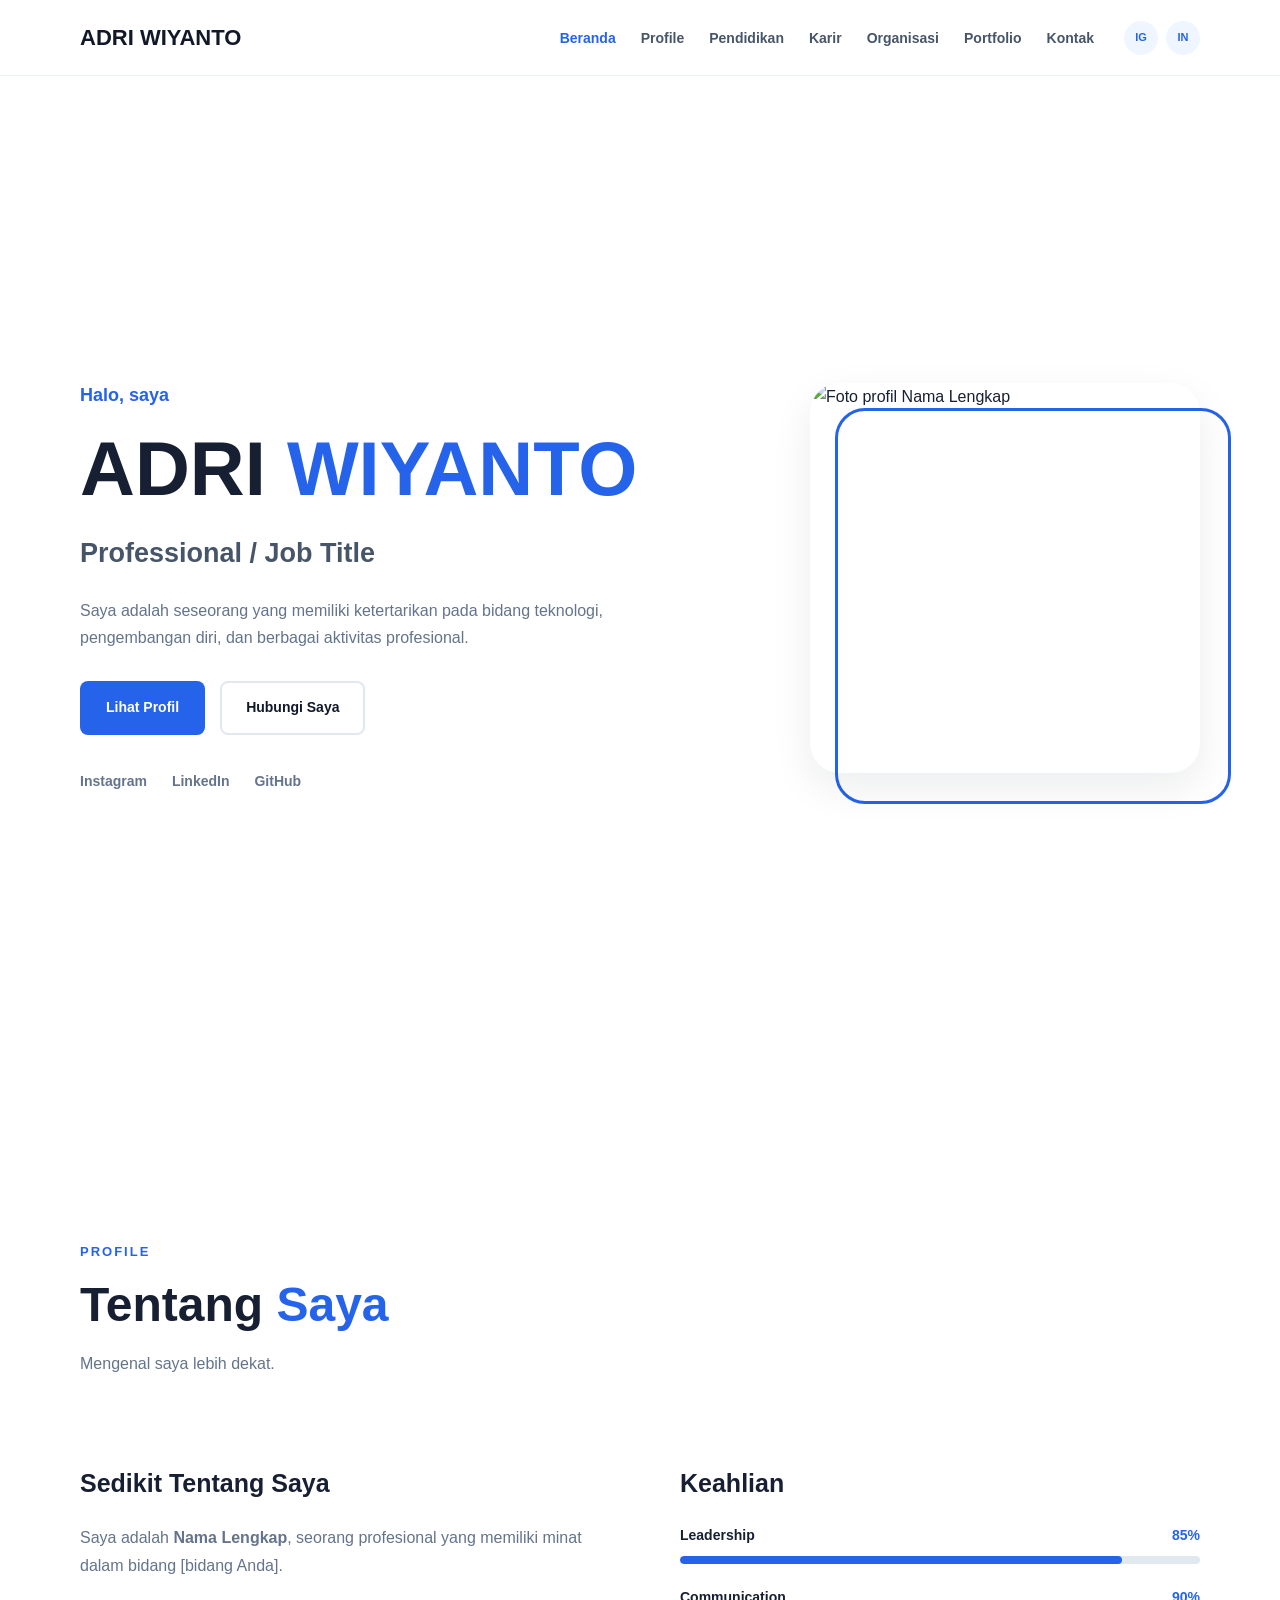
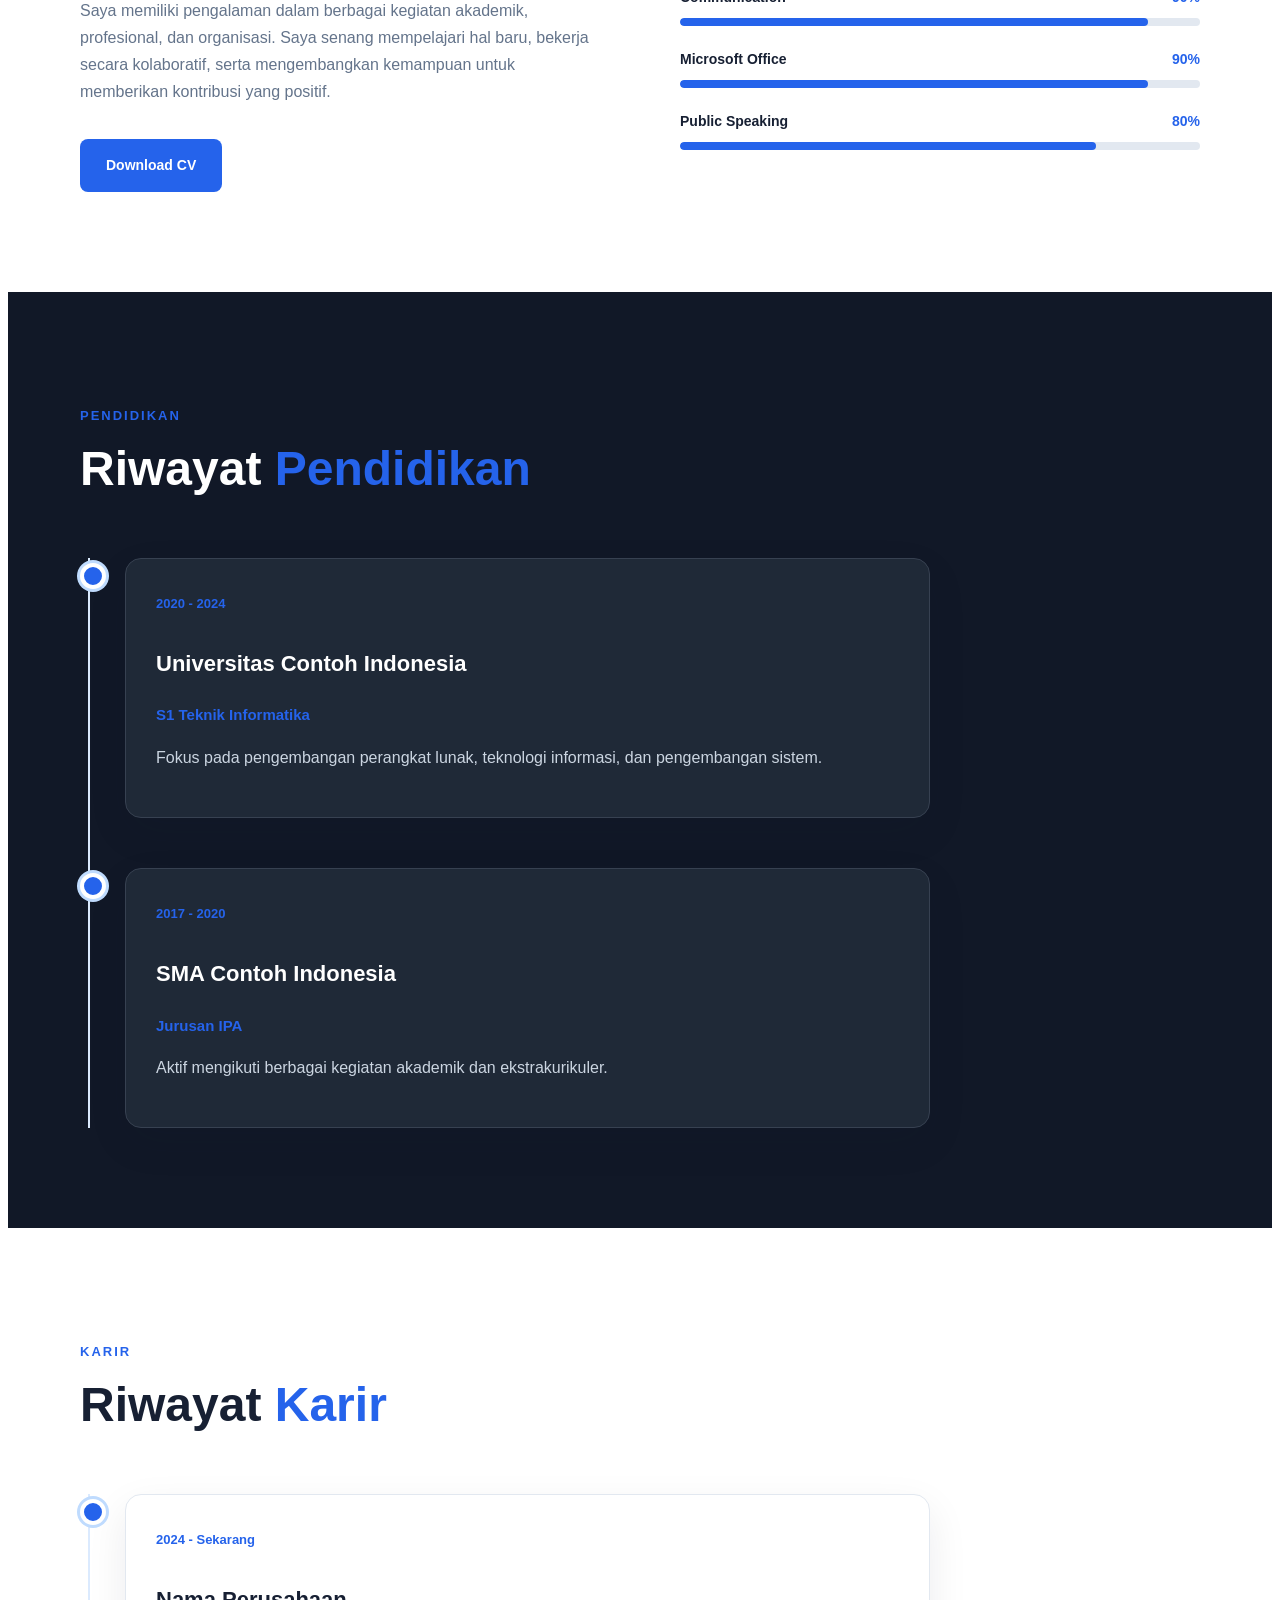
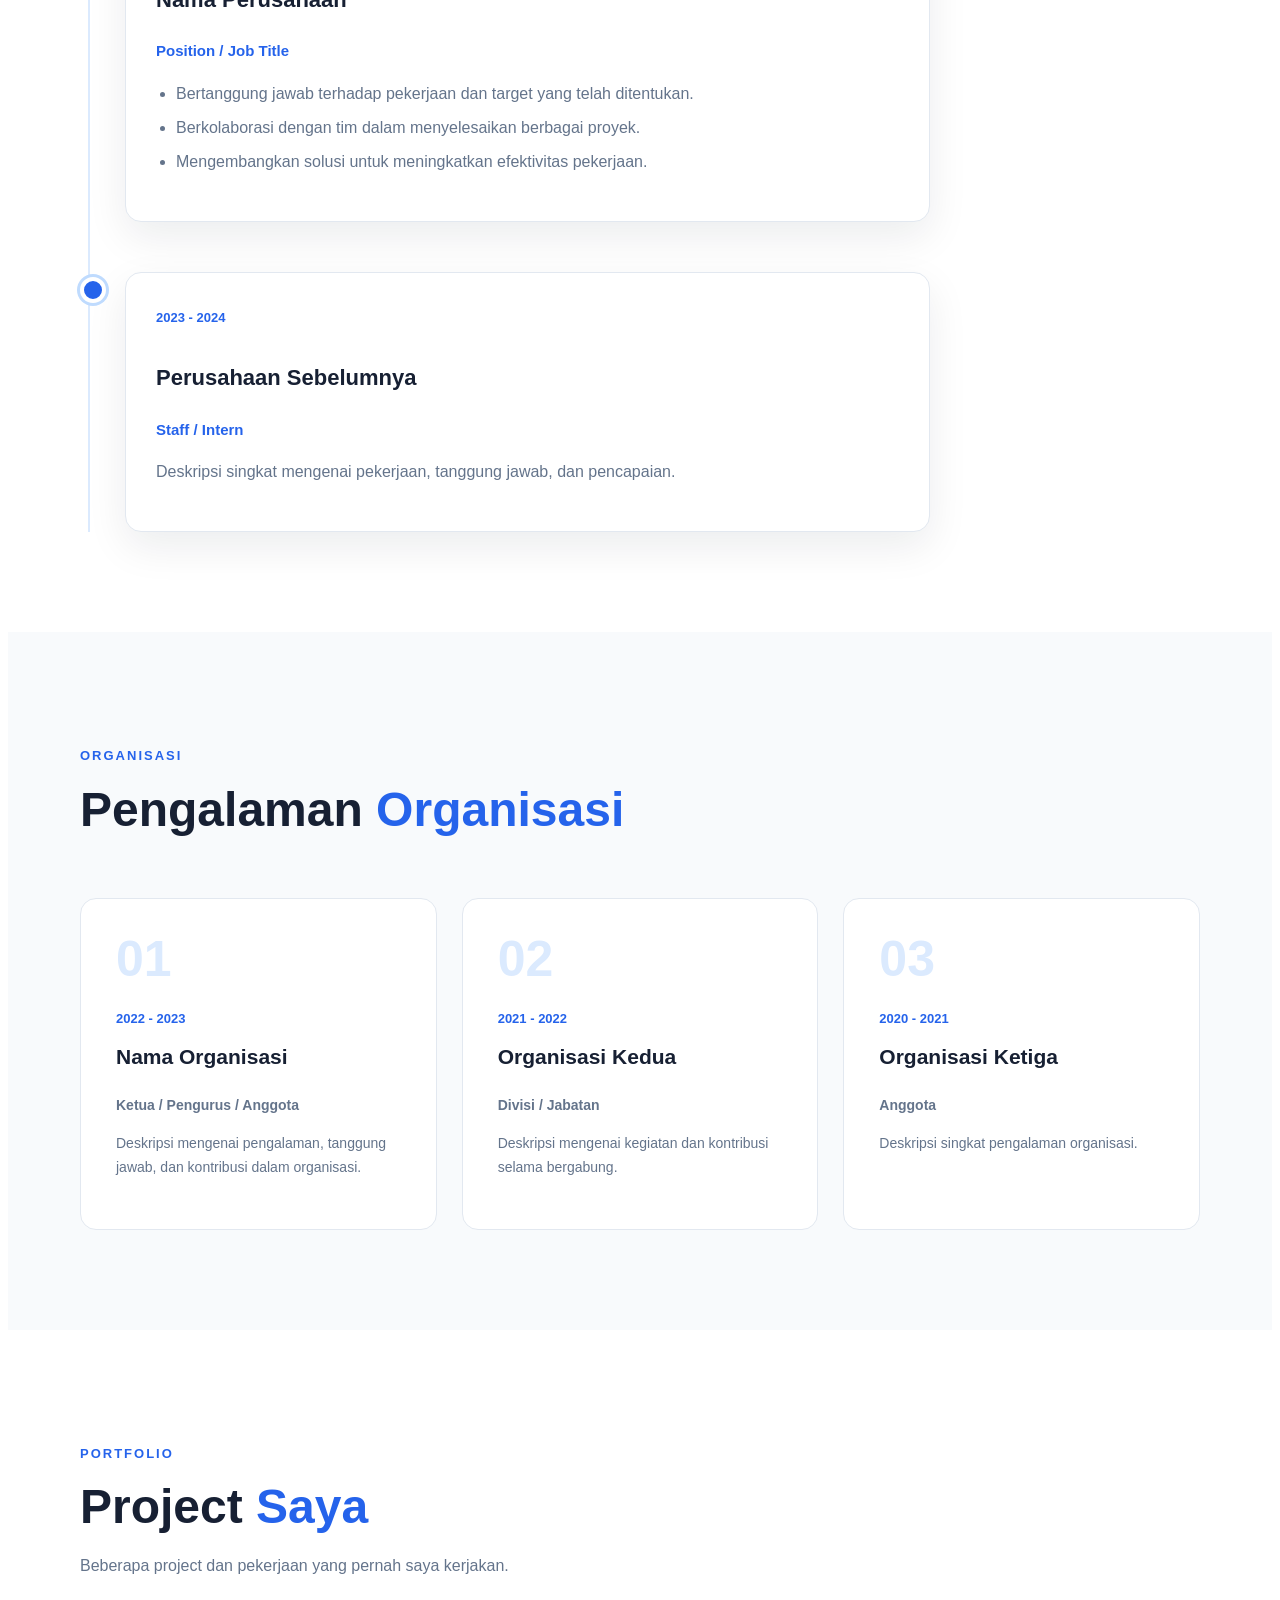
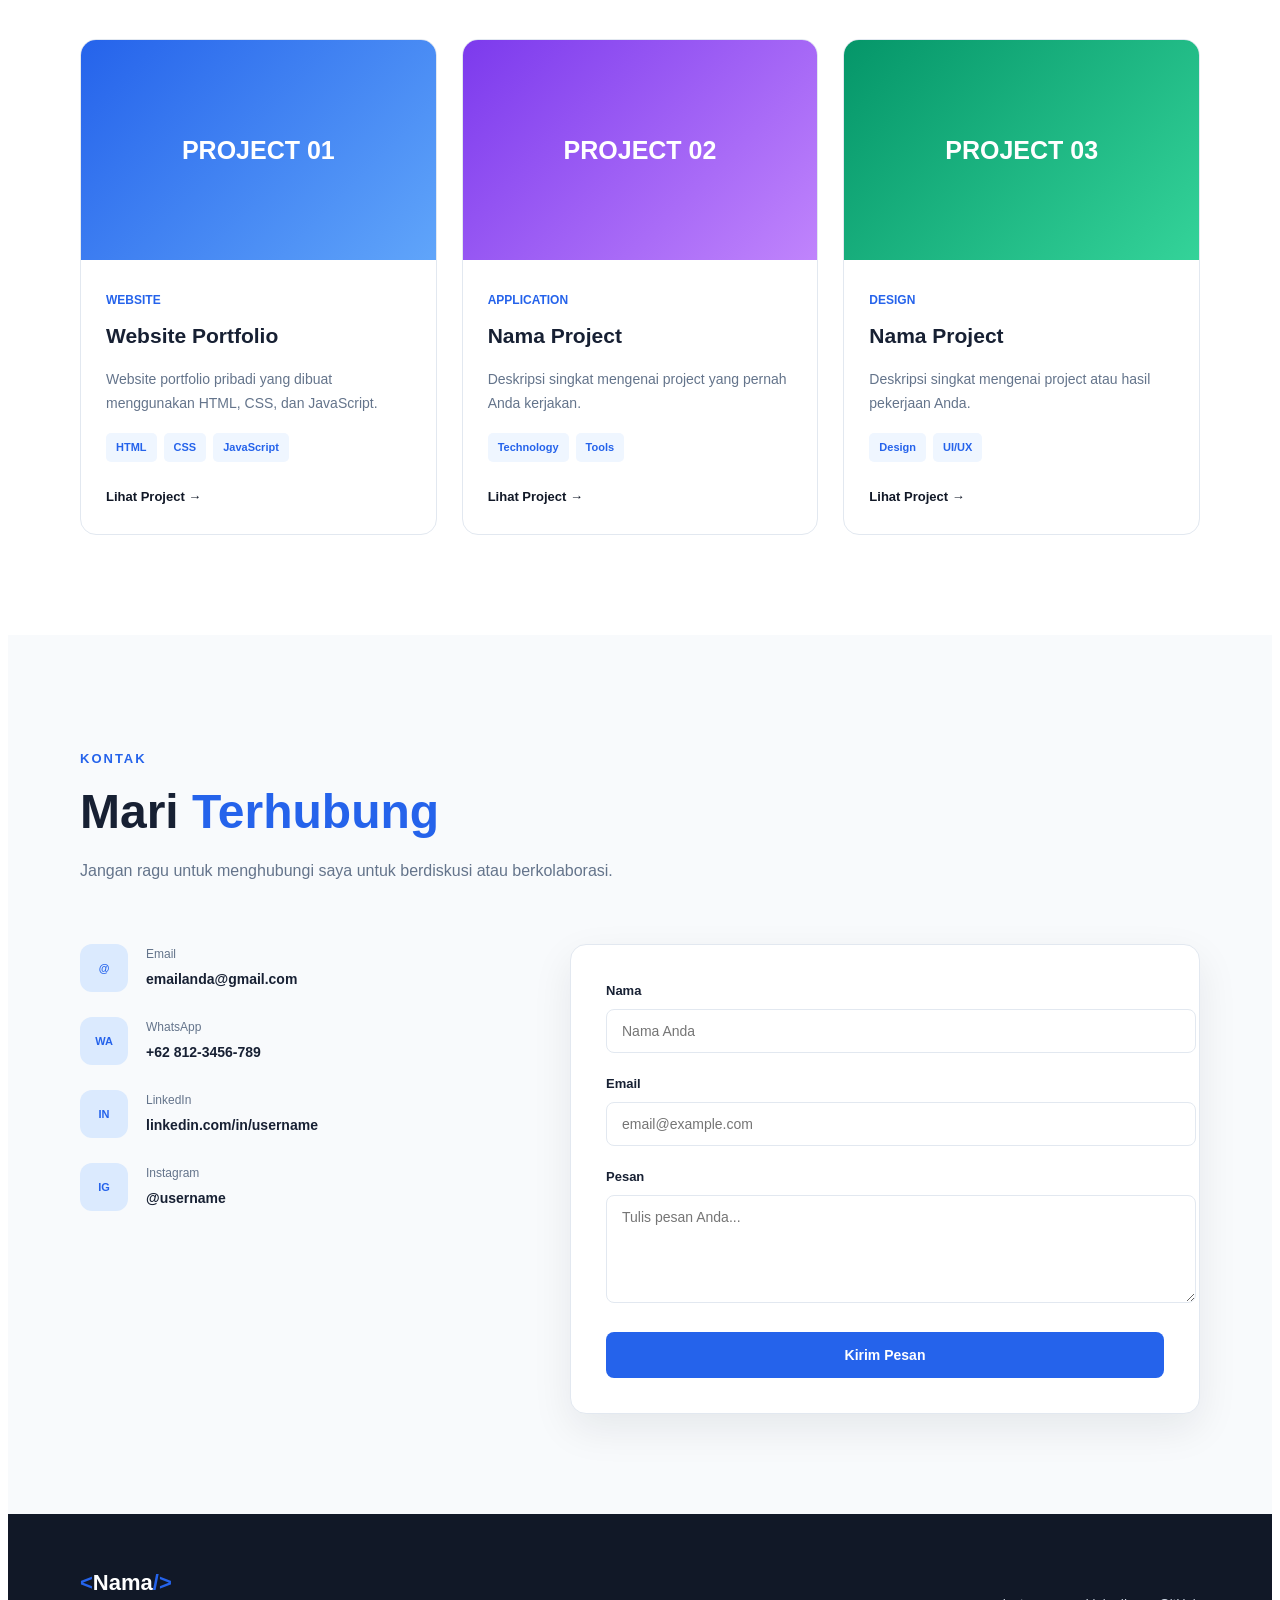
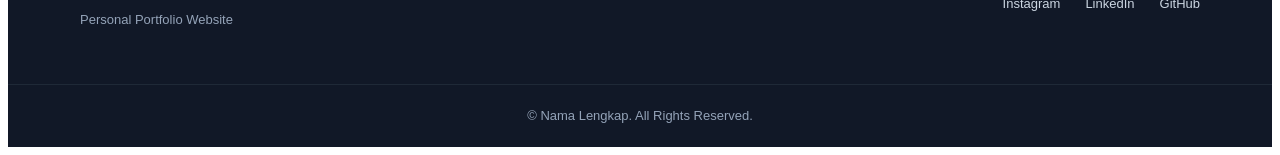
==== commit f6209de9: "Update portfolio index" ====
--- a/index.html
+++ b/index.html
@@ -1,4 +1,3 @@
-<<<<<<< HEAD
 <!DOCTYPE html>
 <html lang="id">
 <head>
@@ -15,7 +14,7 @@
 
 <body>
 
-    <!-- ================= NAVBAR ================= -->
+    <!--  NAVBAR  -->
     <header class="header">
         <nav class="navbar container">
 
@@ -67,7 +66,7 @@
 
     <main>
 
-        <!-- ================= BERANDA ================= -->
+        <!--  BERANDA  -->
         <section id="beranda" class="hero section">
 
             <div class="container hero-container">
@@ -135,7 +134,7 @@
         </section>
 
 
-        <!-- ================= PROFILE ================= -->
+        <!--  PROFILE  -->
         <section id="profile" class="section">
 
             <div class="container">
@@ -249,7 +248,7 @@
         </section>
 
 
-        <!-- ================= PENDIDIKAN ================= -->
+        <!--  PENDIDIKAN  -->
         <section id="pendidikan" class="section section-dark">
 
             <div class="container">
@@ -327,7 +326,7 @@
         </section>
 
 
-        <!-- ================= KARIR ================= -->
+        <!--  KARIR  -->
         <section id="karir" class="section">
 
             <div class="container">
@@ -417,7 +416,7 @@
         </section>
 
 
-        <!-- ================= ORGANISASI ================= -->
+        <!--  ORGANISASI  -->
         <section id="organisasi" class="section section-light">
 
             <div class="container">
@@ -518,7 +517,7 @@
         </section>
 
 
-        <!-- ================= PORTFOLIO ================= -->
+        <!--  PORTFOLIO  -->
         <section id="portfolio" class="section">
 
             <div class="container">
@@ -654,7 +653,7 @@
         </section>
 
 
-        <!-- ================= KONTAK ================= -->
+        <!--  KONTAK  -->
         <section id="kontak" class="section contact-section">
 
             <div class="container">
@@ -803,7 +802,7 @@
     </main>
 
 
-    <!-- ================= FOOTER ================= -->
+    <!--  FOOTER  -->
     <footer class="footer">
 
         <div class="container footer-container">
@@ -857,864 +856,4 @@
     <script src="js/script.js"></script>
 
 </body>
-=======
-<!DOCTYPE html>
-<html lang="id">
-<head>
-    <meta charset="UTF-8">
-    <meta name="viewport" content="width=device-width, initial-scale=1.0">
-
-    <meta name="description" content="Website Portofolio ADRI">
-    <meta name="author" content="ADRI WIYANTO">
-
-    <title>PORTOFOLIO ADRI</title>
-    <link rel="stylesheet" href="Style.css" />
-    
-</head>
-
-<body>
-
-    <!-- ================= NAVBAR ================= -->
-    <header class="header">
-        <nav class="navbar container">
-
-            <a href="#beranda" class="logo">
-                <span></span>ADRI WIYANTO<span></span>
-            </a>
-
-            <button class="menu-toggle" id="menu-toggle" aria-label="Buka menu">
-                ☰
-            </button>
-
-            <ul class="nav-menu" id="nav-menu">
-                <li>
-                    <a href="#beranda" class="nav-link active">Beranda</a>
-                </li>
-                <li>
-                    <a href="#profile" class="nav-link">Profile</a>
-                </li>
-                <li>
-                    <a href="#pendidikan" class="nav-link">Pendidikan</a>
-                </li>
-                <li>
-                    <a href="#karir" class="nav-link">Karir</a>
-                </li>
-                <li>
-                    <a href="#organisasi" class="nav-link">Organisasi</a>
-                </li>
-                <li>
-                    <a href="#portfolio" class="nav-link">Portfolio</a>
-                </li>
-                <li>
-                    <a href="#kontak" class="nav-link">Kontak</a>
-                </li>
-
-                <li class="social-nav">
-                    <a href="https://instagram.com/username" target="_blank" aria-label="Instagram">
-                        IG
-                    </a>
-
-                    <a href="https://linkedin.com/in/username" target="_blank" aria-label="LinkedIn">
-                        IN
-                    </a>
-                </li>
-            </ul>
-
-        </nav>
-    </header>
-
-
-    <main>
-
-        <!-- ================= BERANDA ================= -->
-        <section id="beranda" class="hero section">
-
-            <div class="container hero-container">
-
-                <div class="hero-content">
-
-                    <p class="hero-greeting">
-                        Halo, saya
-                    </p>
-
-                    <h1>
-                        ADRI <span>WIYANTO</span>
-                    </h1>
-
-                    <h2>
-                        Professional / Job Title
-                    </h2>
-
-                    <p class="hero-description">
-                        Saya adalah seseorang yang memiliki ketertarikan
-                        pada bidang teknologi, pengembangan diri, dan
-                        berbagai aktivitas profesional.
-                    </p>
-
-                    <div class="hero-buttons">
-                        <a href="#profile" class="btn btn-primary">
-                            Lihat Profil
-                        </a>
-
-                        <a href="#kontak" class="btn btn-outline">
-                            Hubungi Saya
-                        </a>
-                    </div>
-
-                    <div class="hero-social">
-                        <a href="https://instagram.com/username" target="_blank">
-                            Instagram
-                        </a>
-
-                        <a href="https://linkedin.com/in/username" target="_blank">
-                            LinkedIn
-                        </a>
-
-                        <a href="https://github.com/username" target="_blank">
-                            GitHub
-                        </a>
-                    </div>
-
-                </div>
-
-
-                <div class="hero-image">
-
-                    <div class="image-decoration"></div>
-
-                    <img
-                        src="images/profile.jpg"
-                        alt="Foto profil Nama Lengkap"
-                    >
-
-                </div>
-
-            </div>
-
-        </section>
-
-
-        <!-- ================= PROFILE ================= -->
-        <section id="profile" class="section">
-
-            <div class="container">
-
-                <div class="section-heading">
-                    <p class="section-label">PROFILE</p>
-
-                    <h2>
-                        Tentang <span>Saya</span>
-                    </h2>
-
-                    <p>
-                        Mengenal saya lebih dekat.
-                    </p>
-                </div>
-
-
-                <div class="profile-grid">
-
-                    <div class="profile-text">
-
-                        <h3>
-                            Sedikit Tentang Saya
-                        </h3>
-
-                        <p>
-                            Saya adalah <strong>Nama Lengkap</strong>,
-                            seorang profesional yang memiliki minat
-                            dalam bidang [bidang Anda].
-                        </p>
-
-                        <p>
-                            Saya memiliki pengalaman dalam berbagai
-                            kegiatan akademik, profesional, dan organisasi.
-                            Saya senang mempelajari hal baru, bekerja
-                            secara kolaboratif, serta mengembangkan
-                            kemampuan untuk memberikan kontribusi yang
-                            positif.
-                        </p>
-
-                        <a href="cv/CV_Nama.pdf"
-                           class="btn btn-primary"
-                           target="_blank">
-                            Download CV
-                        </a>
-
-                    </div>
-
-
-                    <div class="skills">
-
-                        <h3>Keahlian</h3>
-
-                        <div class="skill-list">
-
-                            <div class="skill-item">
-                                <div class="skill-info">
-                                    <span>Leadership</span>
-                                    <span>85%</span>
-                                </div>
-
-                                <div class="skill-bar">
-                                    <span style="width: 85%;"></span>
-                                </div>
-                            </div>
-
-
-                            <div class="skill-item">
-                                <div class="skill-info">
-                                    <span>Communication</span>
-                                    <span>90%</span>
-                                </div>
-
-                                <div class="skill-bar">
-                                    <span style="width: 90%;"></span>
-                                </div>
-                            </div>
-
-
-                            <div class="skill-item">
-                                <div class="skill-info">
-                                    <span>Microsoft Office</span>
-                                    <span>90%</span>
-                                </div>
-
-                                <div class="skill-bar">
-                                    <span style="width: 90%;"></span>
-                                </div>
-                            </div>
-
-
-                            <div class="skill-item">
-                                <div class="skill-info">
-                                    <span>Public Speaking</span>
-                                    <span>80%</span>
-                                </div>
-
-                                <div class="skill-bar">
-                                    <span style="width: 80%;"></span>
-                                </div>
-                            </div>
-
-                        </div>
-
-                    </div>
-
-                </div>
-
-            </div>
-
-        </section>
-
-
-        <!-- ================= PENDIDIKAN ================= -->
-        <section id="pendidikan" class="section section-dark">
-
-            <div class="container">
-
-                <div class="section-heading">
-                    <p class="section-label">PENDIDIKAN</p>
-
-                    <h2>
-                        Riwayat <span>Pendidikan</span>
-                    </h2>
-                </div>
-
-
-                <div class="timeline">
-
-                    <div class="timeline-item">
-
-                        <div class="timeline-dot"></div>
-
-                        <div class="timeline-content">
-
-                            <span class="timeline-date">
-                                2020 - 2024
-                            </span>
-
-                            <h3>
-                                Universitas Contoh Indonesia
-                            </h3>
-
-                            <h4>
-                                S1 Teknik Informatika
-                            </h4>
-
-                            <p>
-                                Fokus pada pengembangan perangkat lunak,
-                                teknologi informasi, dan pengembangan sistem.
-                            </p>
-
-                        </div>
-
-                    </div>
-
-
-                    <div class="timeline-item">
-
-                        <div class="timeline-dot"></div>
-
-                        <div class="timeline-content">
-
-                            <span class="timeline-date">
-                                2017 - 2020
-                            </span>
-
-                            <h3>
-                                SMA Contoh Indonesia
-                            </h3>
-
-                            <h4>
-                                Jurusan IPA
-                            </h4>
-
-                            <p>
-                                Aktif mengikuti berbagai kegiatan akademik
-                                dan ekstrakurikuler.
-                            </p>
-
-                        </div>
-
-                    </div>
-
-                </div>
-
-            </div>
-
-        </section>
-
-
-        <!-- ================= KARIR ================= -->
-        <section id="karir" class="section">
-
-            <div class="container">
-
-                <div class="section-heading">
-                    <p class="section-label">KARIR</p>
-
-                    <h2>
-                        Riwayat <span>Karir</span>
-                    </h2>
-                </div>
-
-
-                <div class="timeline">
-
-                    <div class="timeline-item">
-
-                        <div class="timeline-dot"></div>
-
-                        <div class="timeline-content">
-
-                            <span class="timeline-date">
-                                2024 - Sekarang
-                            </span>
-
-                            <h3>
-                                Nama Perusahaan
-                            </h3>
-
-                            <h4>
-                                Position / Job Title
-                            </h4>
-
-                            <ul class="experience-list">
-                                <li>
-                                    Bertanggung jawab terhadap pekerjaan
-                                    dan target yang telah ditentukan.
-                                </li>
-
-                                <li>
-                                    Berkolaborasi dengan tim dalam
-                                    menyelesaikan berbagai proyek.
-                                </li>
-
-                                <li>
-                                    Mengembangkan solusi untuk meningkatkan
-                                    efektivitas pekerjaan.
-                                </li>
-                            </ul>
-
-                        </div>
-
-                    </div>
-
-
-                    <div class="timeline-item">
-
-                        <div class="timeline-dot"></div>
-
-                        <div class="timeline-content">
-
-                            <span class="timeline-date">
-                                2023 - 2024
-                            </span>
-
-                            <h3>
-                                Perusahaan Sebelumnya
-                            </h3>
-
-                            <h4>
-                                Staff / Intern
-                            </h4>
-
-                            <p>
-                                Deskripsi singkat mengenai pekerjaan,
-                                tanggung jawab, dan pencapaian.
-                            </p>
-
-                        </div>
-
-                    </div>
-
-                </div>
-
-            </div>
-
-        </section>
-
-
-        <!-- ================= ORGANISASI ================= -->
-        <section id="organisasi" class="section section-light">
-
-            <div class="container">
-
-                <div class="section-heading">
-                    <p class="section-label">ORGANISASI</p>
-
-                    <h2>
-                        Pengalaman <span>Organisasi</span>
-                    </h2>
-                </div>
-
-
-                <div class="organization-grid">
-
-                    <article class="organization-card">
-
-                        <div class="card-number">
-                            01
-                        </div>
-
-                        <span class="card-date">
-                            2022 - 2023
-                        </span>
-
-                        <h3>
-                            Nama Organisasi
-                        </h3>
-
-                        <h4>
-                            Ketua / Pengurus / Anggota
-                        </h4>
-
-                        <p>
-                            Deskripsi mengenai pengalaman,
-                            tanggung jawab, dan kontribusi
-                            dalam organisasi.
-                        </p>
-
-                    </article>
-
-
-                    <article class="organization-card">
-
-                        <div class="card-number">
-                            02
-                        </div>
-
-                        <span class="card-date">
-                            2021 - 2022
-                        </span>
-
-                        <h3>
-                            Organisasi Kedua
-                        </h3>
-
-                        <h4>
-                            Divisi / Jabatan
-                        </h4>
-
-                        <p>
-                            Deskripsi mengenai kegiatan dan
-                            kontribusi selama bergabung.
-                        </p>
-
-                    </article>
-
-
-                    <article class="organization-card">
-
-                        <div class="card-number">
-                            03
-                        </div>
-
-                        <span class="card-date">
-                            2020 - 2021
-                        </span>
-
-                        <h3>
-                            Organisasi Ketiga
-                        </h3>
-
-                        <h4>
-                            Anggota
-                        </h4>
-
-                        <p>
-                            Deskripsi singkat pengalaman
-                            organisasi.
-                        </p>
-
-                    </article>
-
-                </div>
-
-            </div>
-
-        </section>
-
-
-        <!-- ================= PORTFOLIO ================= -->
-        <section id="portfolio" class="section">
-
-            <div class="container">
-
-                <div class="section-heading">
-
-                    <p class="section-label">
-                        PORTFOLIO
-                    </p>
-
-                    <h2>
-                        Project <span>Saya</span>
-                    </h2>
-
-                    <p>
-                        Beberapa project dan pekerjaan yang pernah saya kerjakan.
-                    </p>
-
-                </div>
-
-
-                <div class="portfolio-grid">
-
-                    <article class="portfolio-card">
-
-                        <div class="portfolio-image">
-                            <span>PROJECT 01</span>
-                        </div>
-
-                        <div class="portfolio-content">
-
-                            <span class="portfolio-category">
-                                Website
-                            </span>
-
-                            <h3>
-                                Website Portfolio
-                            </h3>
-
-                            <p>
-                                Website portfolio pribadi yang dibuat
-                                menggunakan HTML, CSS, dan JavaScript.
-                            </p>
-
-                            <div class="technology">
-                                <span>HTML</span>
-                                <span>CSS</span>
-                                <span>JavaScript</span>
-                            </div>
-
-                            <a href="#" class="project-link">
-                                Lihat Project →
-                            </a>
-
-                        </div>
-
-                    </article>
-
-
-                    <article class="portfolio-card">
-
-                        <div class="portfolio-image portfolio-image-2">
-                            <span>PROJECT 02</span>
-                        </div>
-
-                        <div class="portfolio-content">
-
-                            <span class="portfolio-category">
-                                Application
-                            </span>
-
-                            <h3>
-                                Nama Project
-                            </h3>
-
-                            <p>
-                                Deskripsi singkat mengenai project
-                                yang pernah Anda kerjakan.
-                            </p>
-
-                            <div class="technology">
-                                <span>Technology</span>
-                                <span>Tools</span>
-                            </div>
-
-                            <a href="#" class="project-link">
-                                Lihat Project →
-                            </a>
-
-                        </div>
-
-                    </article>
-
-
-                    <article class="portfolio-card">
-
-                        <div class="portfolio-image portfolio-image-3">
-                            <span>PROJECT 03</span>
-                        </div>
-
-                        <div class="portfolio-content">
-
-                            <span class="portfolio-category">
-                                Design
-                            </span>
-
-                            <h3>
-                                Nama Project
-                            </h3>
-
-                            <p>
-                                Deskripsi singkat mengenai project
-                                atau hasil pekerjaan Anda.
-                            </p>
-
-                            <div class="technology">
-                                <span>Design</span>
-                                <span>UI/UX</span>
-                            </div>
-
-                            <a href="#" class="project-link">
-                                Lihat Project →
-                            </a>
-
-                        </div>
-
-                    </article>
-
-                </div>
-
-            </div>
-
-        </section>
-
-
-        <!-- ================= KONTAK ================= -->
-        <section id="kontak" class="section contact-section">
-
-            <div class="container">
-
-                <div class="section-heading">
-
-                    <p class="section-label">
-                        KONTAK
-                    </p>
-
-                    <h2>
-                        Mari <span>Terhubung</span>
-                    </h2>
-
-                    <p>
-                        Jangan ragu untuk menghubungi saya untuk
-                        berdiskusi atau berkolaborasi.
-                    </p>
-
-                </div>
-
-
-                <div class="contact-grid">
-
-                    <div class="contact-info">
-
-                        <div class="contact-item">
-                            <div class="contact-icon">
-                                @
-                            </div>
-
-                            <div>
-                                <span>Email</span>
-                                <a href="mailto:emailanda@gmail.com">
-                                    emailanda@gmail.com
-                                </a>
-                            </div>
-                        </div>
-
-
-                        <div class="contact-item">
-                            <div class="contact-icon">
-                                WA
-                            </div>
-
-                            <div>
-                                <span>WhatsApp</span>
-                                <a href="https://wa.me/628123456789"
-                                   target="_blank">
-                                    +62 812-3456-789
-                                </a>
-                            </div>
-                        </div>
-
-
-                        <div class="contact-item">
-                            <div class="contact-icon">
-                                IN
-                            </div>
-
-                            <div>
-                                <span>LinkedIn</span>
-                                <a href="https://linkedin.com/in/username"
-                                   target="_blank">
-                                    linkedin.com/in/username
-                                </a>
-                            </div>
-                        </div>
-
-
-                        <div class="contact-item">
-                            <div class="contact-icon">
-                                IG
-                            </div>
-
-                            <div>
-                                <span>Instagram</span>
-                                <a href="https://instagram.com/username"
-                                   target="_blank">
-                                    @username
-                                </a>
-                            </div>
-                        </div>
-
-                    </div>
-
-
-                    <form class="contact-form" id="contact-form">
-
-                        <div class="form-group">
-                            <label for="name">
-                                Nama
-                            </label>
-
-                            <input
-                                type="text"
-                                id="name"
-                                placeholder="Nama Anda"
-                                required
-                            >
-                        </div>
-
-
-                        <div class="form-group">
-                            <label for="email">
-                                Email
-                            </label>
-
-                            <input
-                                type="email"
-                                id="email"
-                                placeholder="email@example.com"
-                                required
-                            >
-                        </div>
-
-
-                        <div class="form-group">
-                            <label for="message">
-                                Pesan
-                            </label>
-
-                            <textarea
-                                id="message"
-                                rows="5"
-                                placeholder="Tulis pesan Anda..."
-                                required
-                            ></textarea>
-                        </div>
-
-
-                        <button
-                            type="submit"
-                            class="btn btn-primary btn-full">
-                            Kirim Pesan
-                        </button>
-
-                    </form>
-
-                </div>
-
-            </div>
-
-        </section>
-
-    </main>
-
-
-    <!-- ================= FOOTER ================= -->
-    <footer class="footer">
-
-        <div class="container footer-container">
-
-            <div>
-                <a href="#beranda" class="logo">
-                    <span>&lt;</span>Nama<span>/&gt;</span>
-                </a>
-
-                <p>
-                    Personal Portfolio Website
-                </p>
-            </div>
-
-
-            <div class="footer-social">
-
-                <a href="https://instagram.com/username"
-                   target="_blank">
-                    Instagram
-                </a>
-
-                <a href="https://linkedin.com/in/username"
-                   target="_blank">
-                    LinkedIn
-                </a>
-
-                <a href="https://github.com/username"
-                   target="_blank">
-                    GitHub
-                </a>
-
-            </div>
-
-        </div>
-
-
-        <div class="copyright">
-
-            <p>
-                © <span id="year"></span> Nama Lengkap.
-                All Rights Reserved.
-            </p>
-
-        </div>
-
-    </footer>
-
-
-    <!-- JavaScript -->
-    <script src="js/script.js"></script>
-
-</body>
->>>>>>> 3dbe3ae9c34bc2225a09766fa45904a3f5e59a7b
 </html>
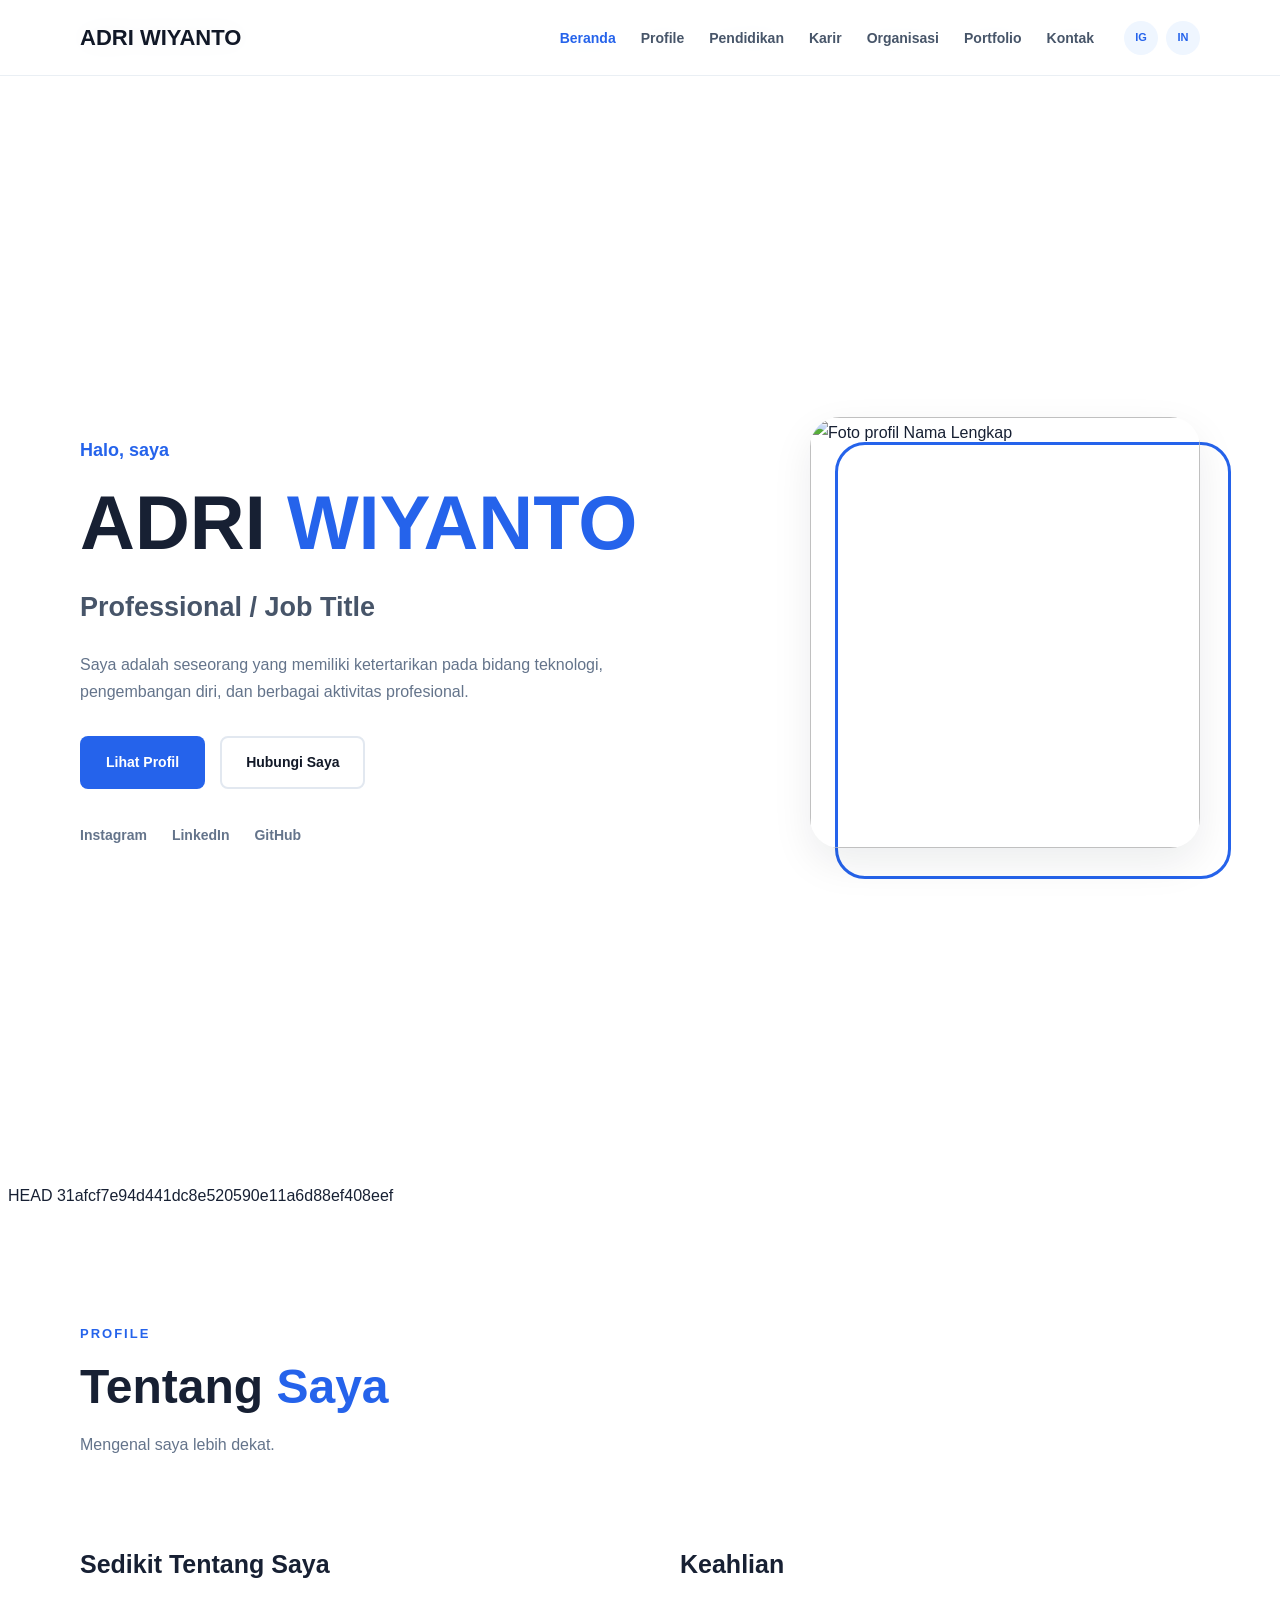
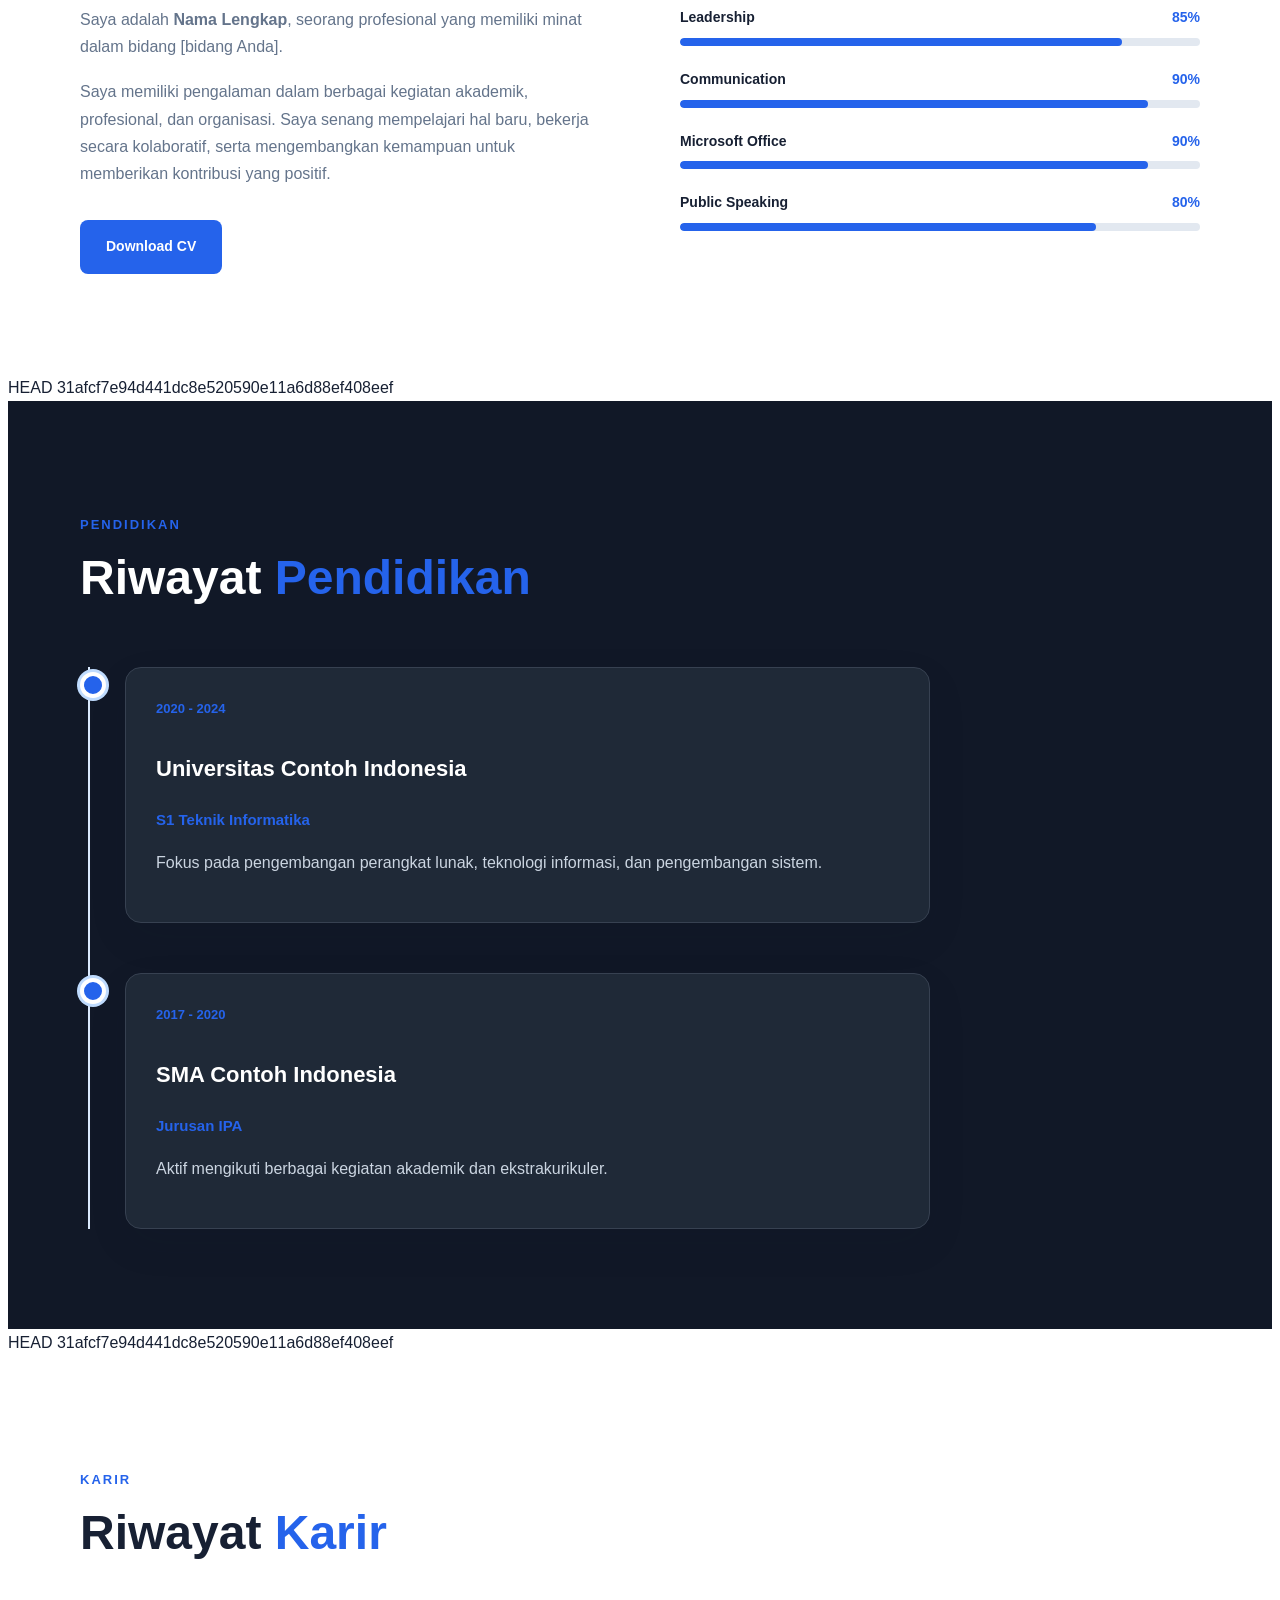
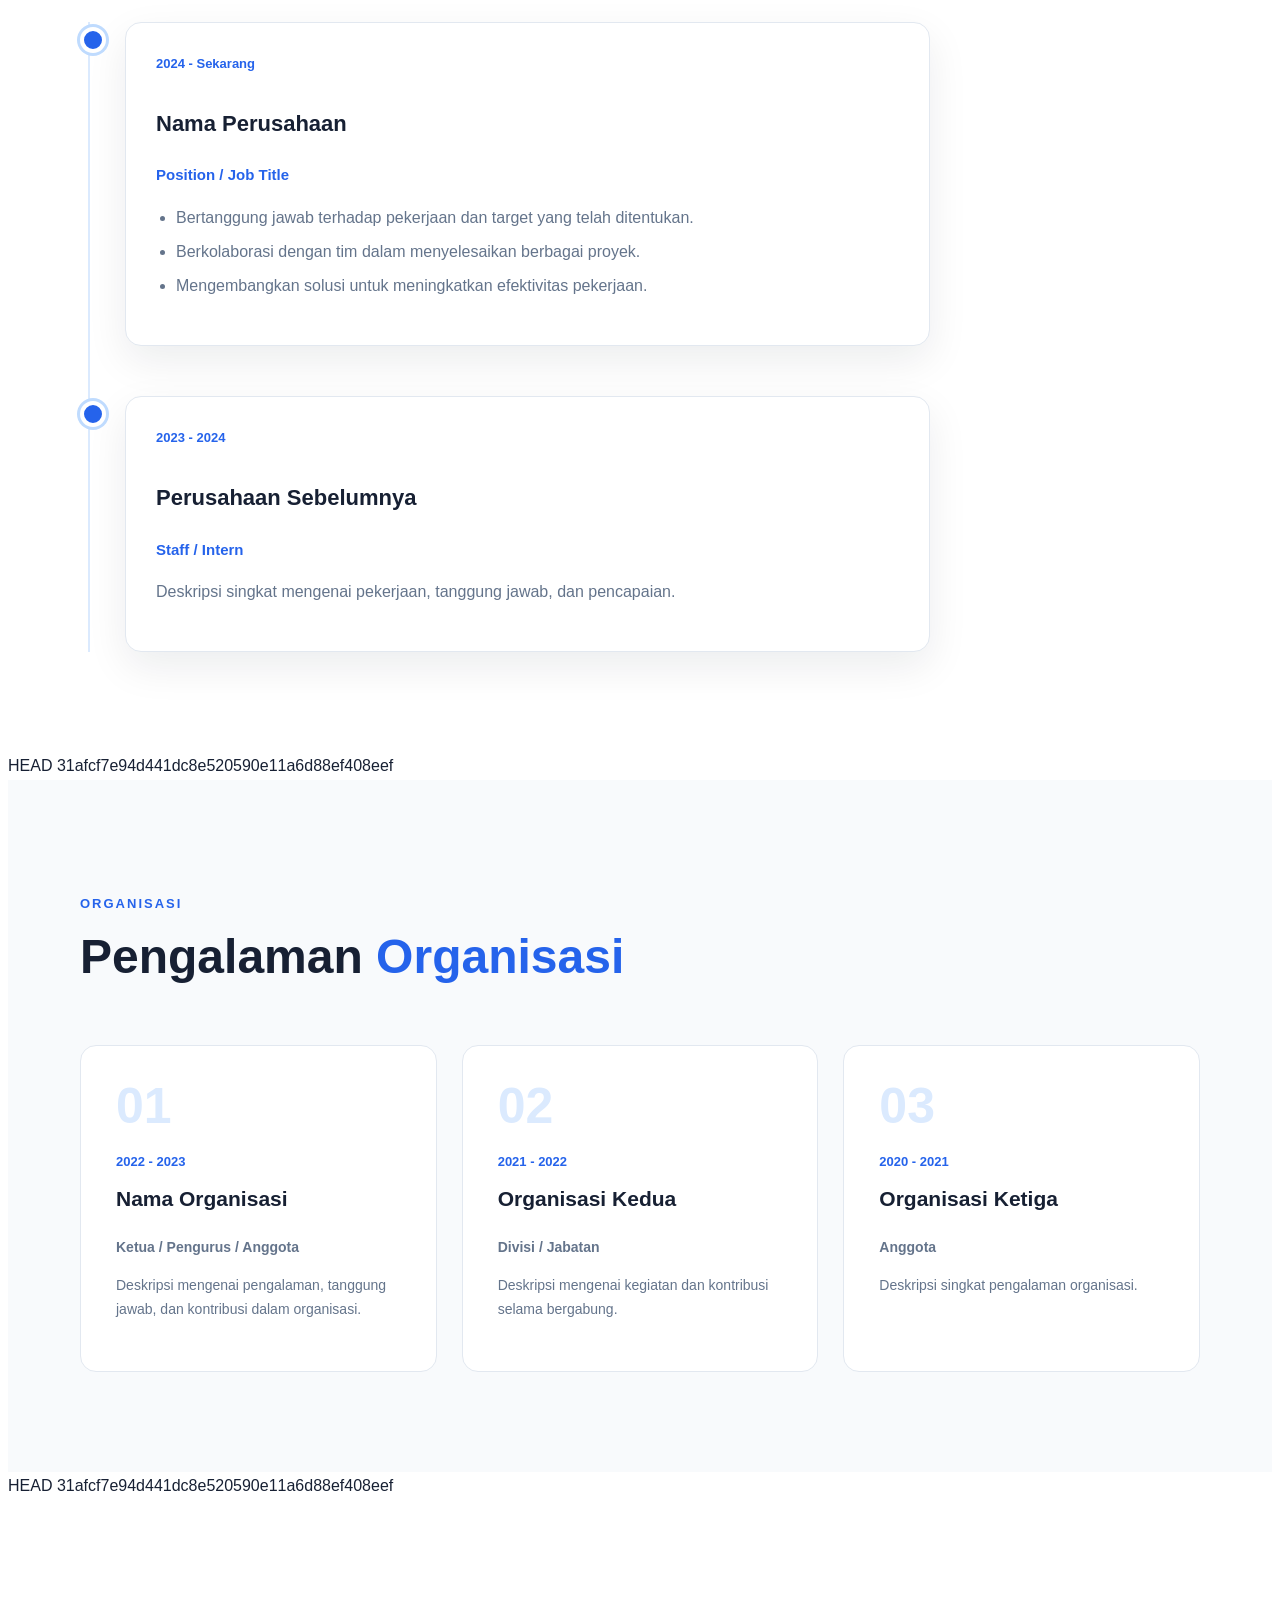
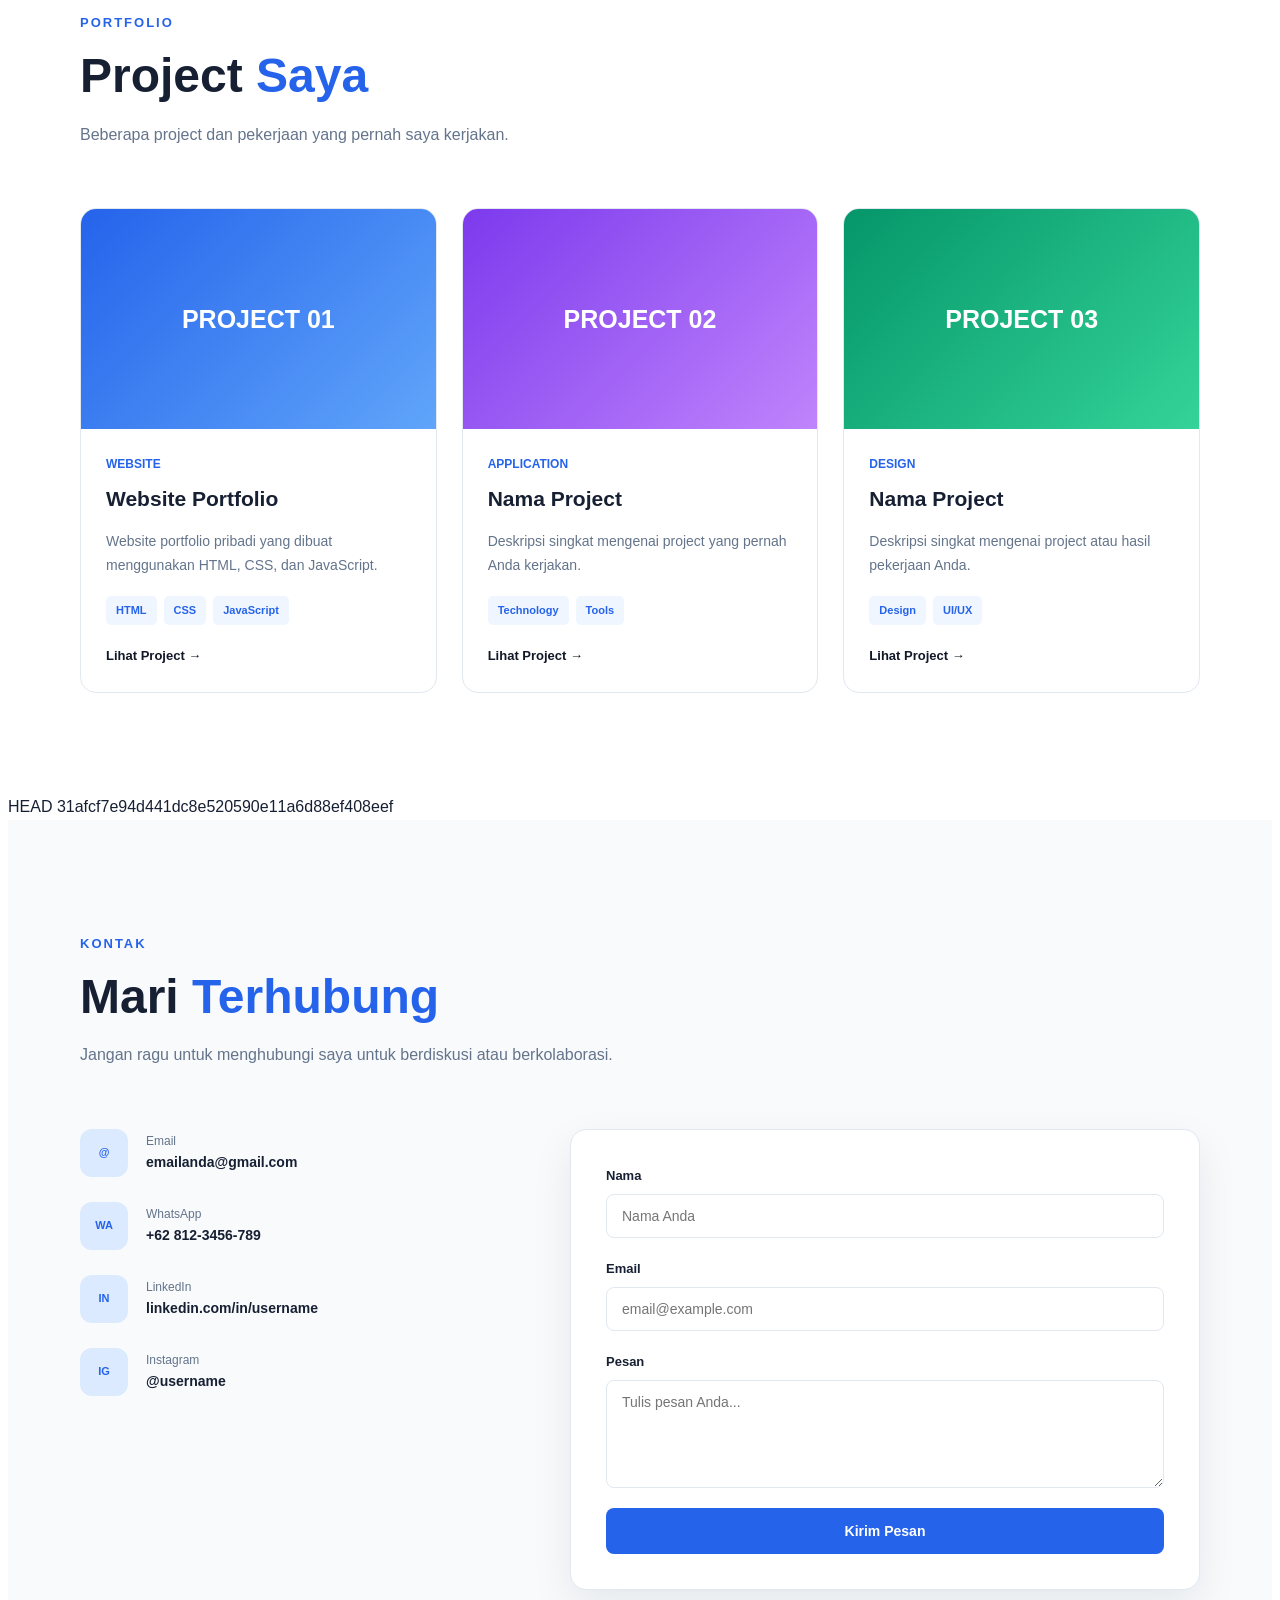
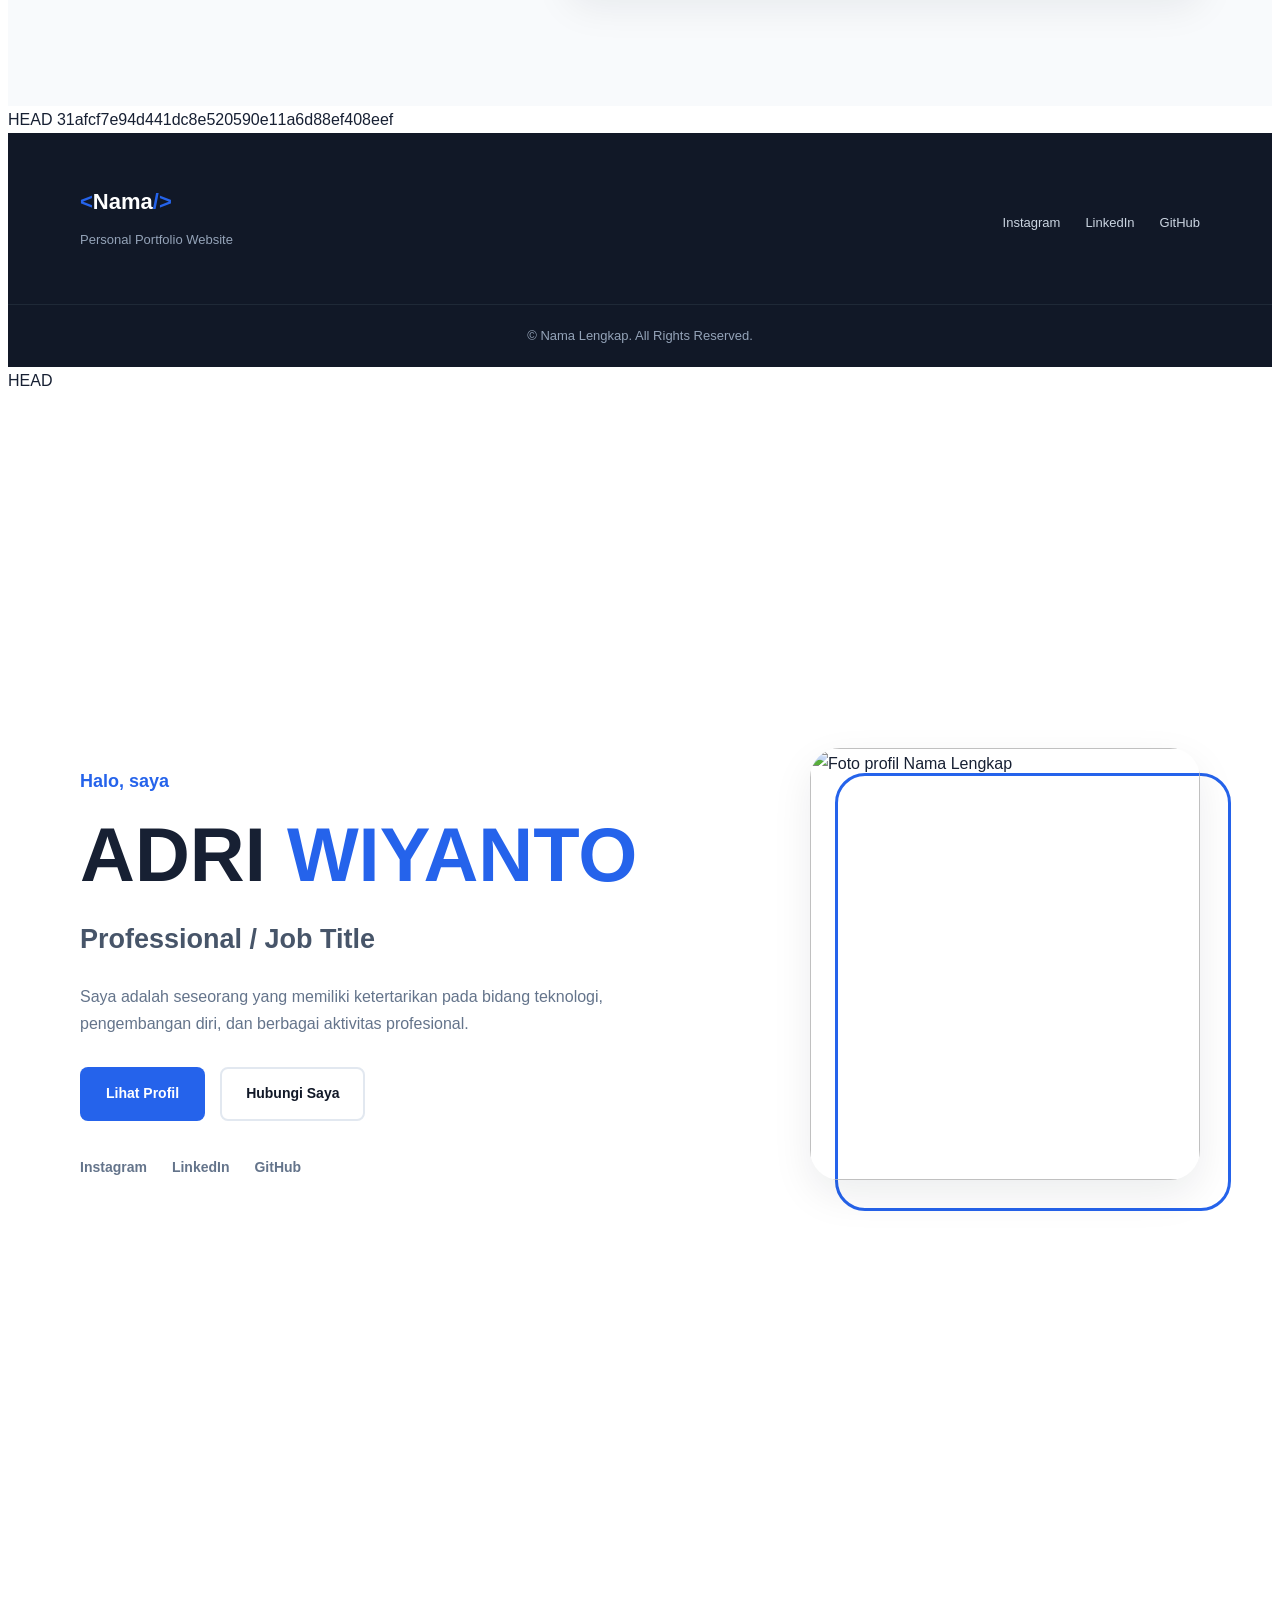
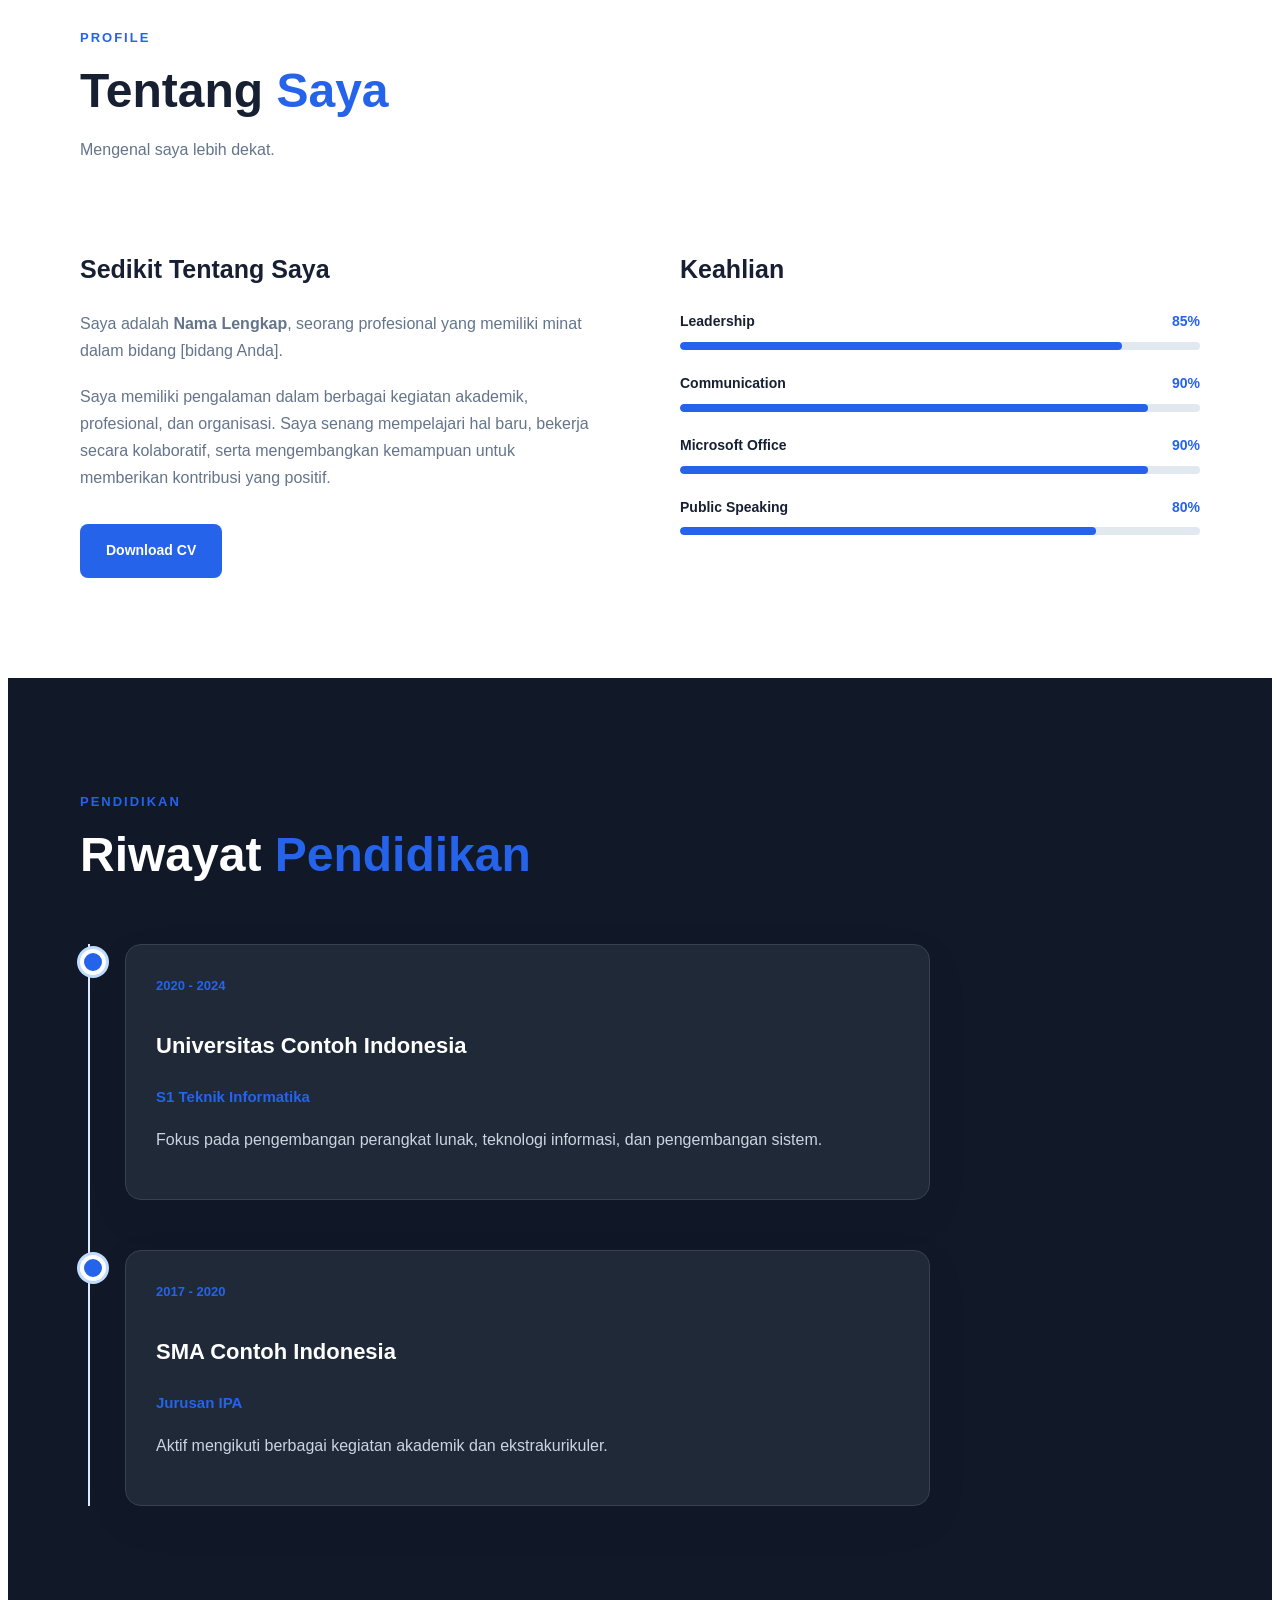
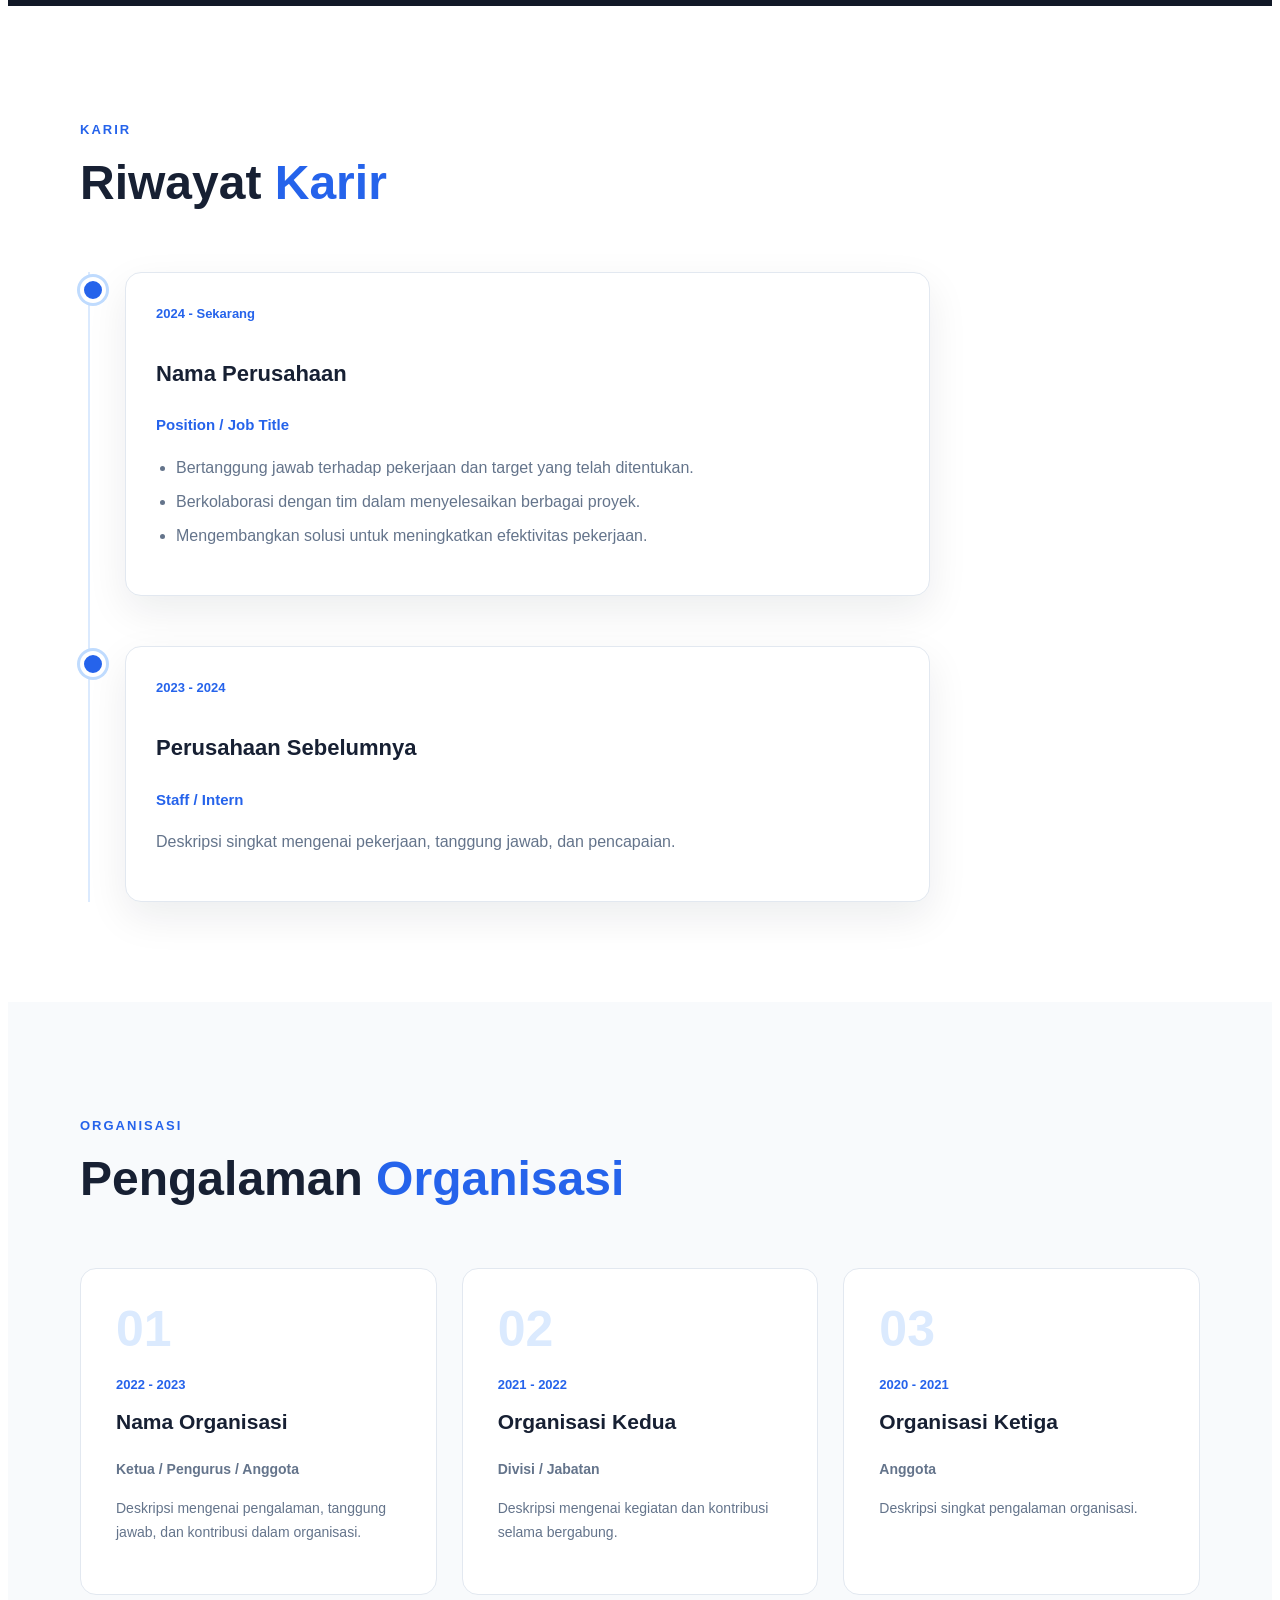
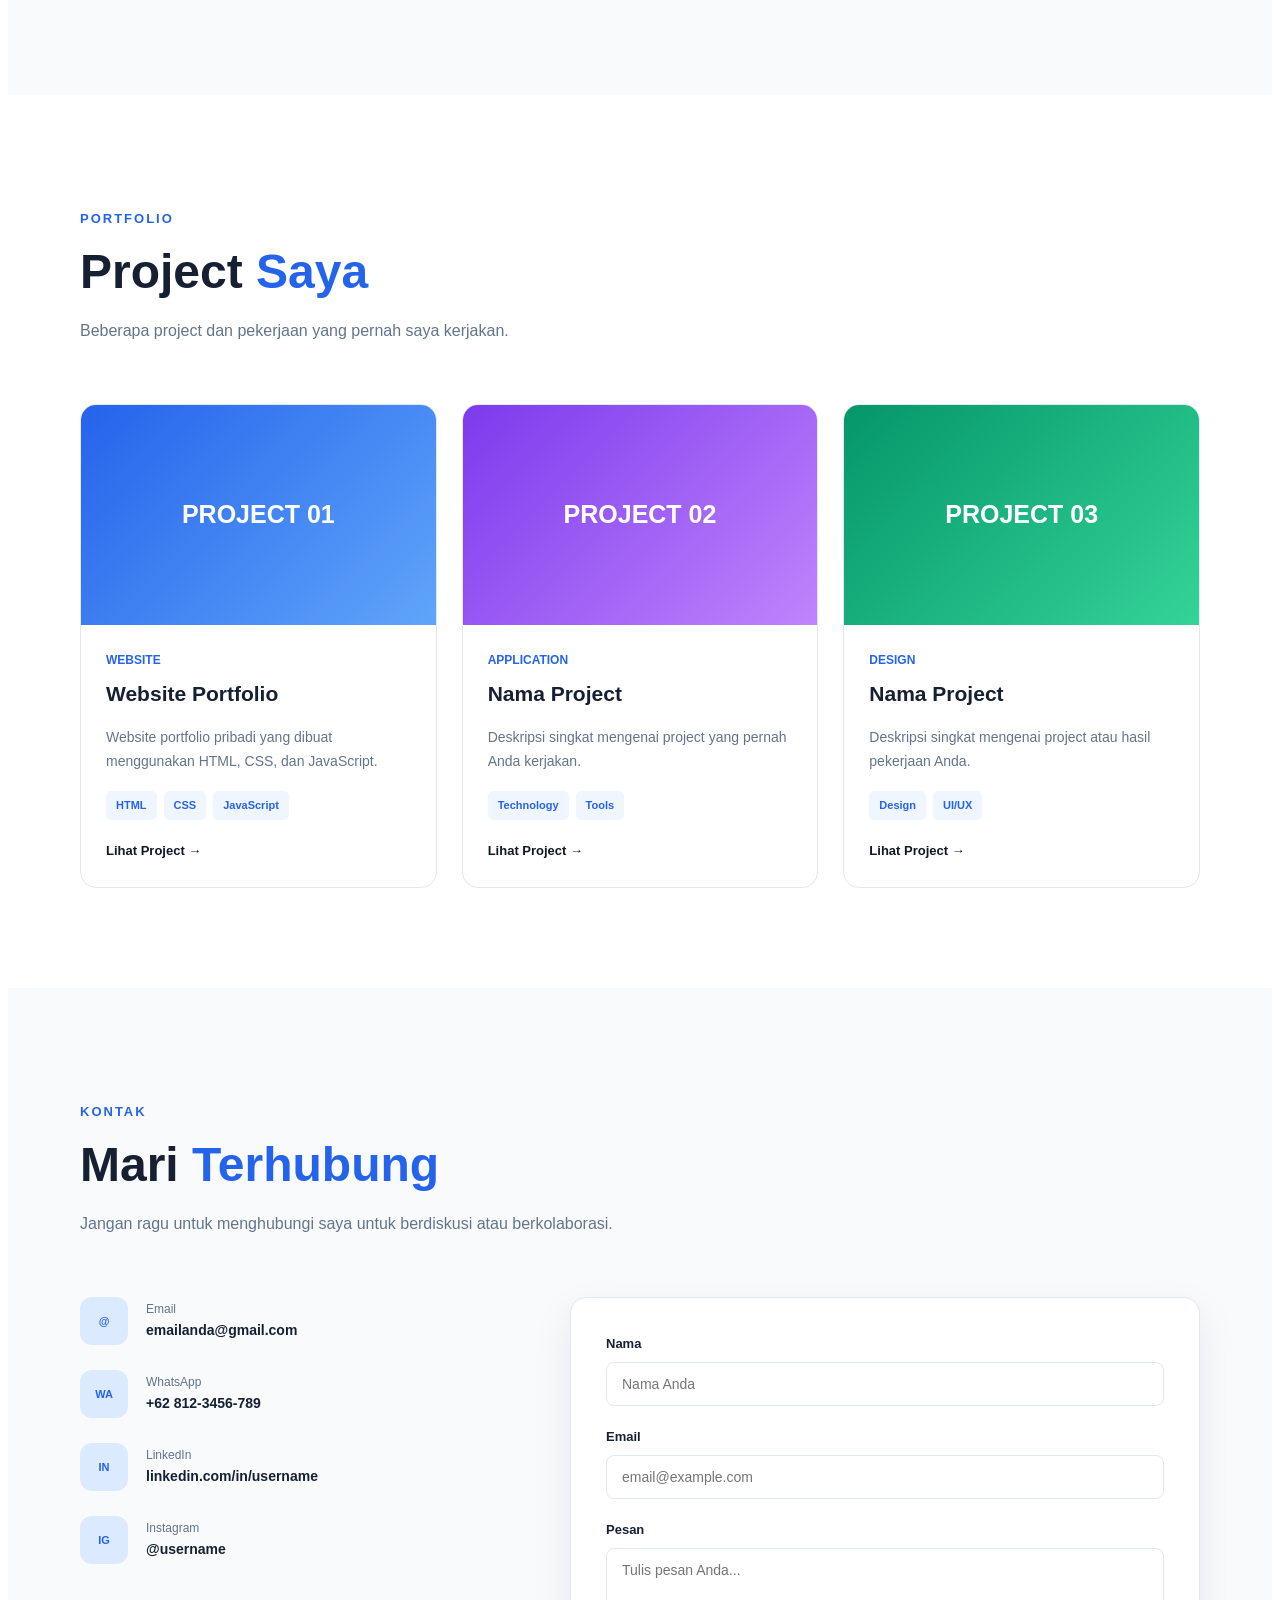
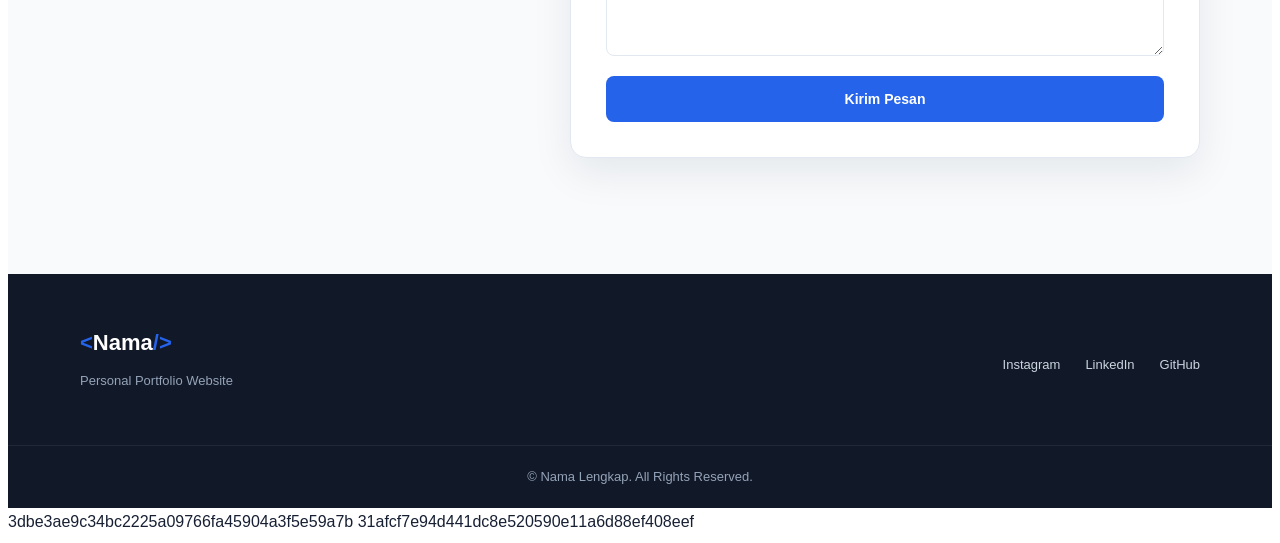
==== commit 39a2e33a: "Resolve portfolio merge conflict" ====
--- a/index.html
+++ b/index.html
@@ -1,3 +1,7 @@
+ HEAD
+
+ HEAD
+ 31afcf7e94d441dc8e520590e11a6d88ef408eef
 <!DOCTYPE html>
 <html lang="id">
 <head>
@@ -14,7 +18,11 @@
 
 <body>
 
+ HEAD
     <!--  NAVBAR  -->
+
+    <!--  NAVBAR  -->
+ 31afcf7e94d441dc8e520590e11a6d88ef408eef
     <header class="header">
         <nav class="navbar container">
 
@@ -66,7 +74,11 @@
 
     <main>
 
+ HEAD
         <!--  BERANDA  -->
+
+        <!--  BERANDA  -->
+ 31afcf7e94d441dc8e520590e11a6d88ef408eef
         <section id="beranda" class="hero section">
 
             <div class="container hero-container">
@@ -134,7 +146,11 @@
         </section>
 
 
+ HEAD
         <!--  PROFILE  -->
+
+        <!--  PROFILE  -->
+ 31afcf7e94d441dc8e520590e11a6d88ef408eef
         <section id="profile" class="section">
 
             <div class="container">
@@ -248,7 +264,11 @@
         </section>
 
 
+ HEAD
         <!--  PENDIDIKAN  -->
+
+        <!--  PENDIDIKAN  -->
+ 31afcf7e94d441dc8e520590e11a6d88ef408eef
         <section id="pendidikan" class="section section-dark">
 
             <div class="container">
@@ -326,7 +346,11 @@
         </section>
 
 
+ HEAD
         <!--  KARIR  -->
+
+        <!--  KARIR  -->
+ 31afcf7e94d441dc8e520590e11a6d88ef408eef
         <section id="karir" class="section">
 
             <div class="container">
@@ -416,7 +440,11 @@
         </section>
 
 
+ HEAD
         <!--  ORGANISASI  -->
+
+        <!--  ORGANISASI  -->
+ 31afcf7e94d441dc8e520590e11a6d88ef408eef
         <section id="organisasi" class="section section-light">
 
             <div class="container">
@@ -517,7 +545,11 @@
         </section>
 
 
+ HEAD
         <!--  PORTFOLIO  -->
+
+        <!--  PORTFOLIO  -->
+ 31afcf7e94d441dc8e520590e11a6d88ef408eef
         <section id="portfolio" class="section">
 
             <div class="container">
@@ -653,7 +685,11 @@
         </section>
 
 
+ HEAD
         <!--  KONTAK  -->
+
+        <!--  KONTAK  -->
+ 31afcf7e94d441dc8e520590e11a6d88ef408eef
         <section id="kontak" class="section contact-section">
 
             <div class="container">
@@ -802,7 +838,11 @@
     </main>
 
 
+ HEAD
     <!--  FOOTER  -->
+
+    <!--  FOOTER  -->
+ 31afcf7e94d441dc8e520590e11a6d88ef408eef
     <footer class="footer">
 
         <div class="container footer-container">
@@ -856,4 +896,868 @@
     <script src="js/script.js"></script>
 
 </body>
-</html>+ HEAD
+</html>
+
+
+<!DOCTYPE html>
+<html lang="id">
+<head>
+    <meta charset="UTF-8">
+    <meta name="viewport" content="width=device-width, initial-scale=1.0">
+
+    <meta name="description" content="Website Portofolio ADRI">
+    <meta name="author" content="ADRI WIYANTO">
+
+    <title>PORTOFOLIO ADRI</title>
+    <link rel="stylesheet" href="Style.css" />
+    
+</head>
+
+<body>
+
+    <!--  NAVBAR  -->
+    <header class="header">
+        <nav class="navbar container">
+
+            <a href="#beranda" class="logo">
+                <span></span>ADRI WIYANTO<span></span>
+            </a>
+
+            <button class="menu-toggle" id="menu-toggle" aria-label="Buka menu">
+                ☰
+            </button>
+
+            <ul class="nav-menu" id="nav-menu">
+                <li>
+                    <a href="#beranda" class="nav-link active">Beranda</a>
+                </li>
+                <li>
+                    <a href="#profile" class="nav-link">Profile</a>
+                </li>
+                <li>
+                    <a href="#pendidikan" class="nav-link">Pendidikan</a>
+                </li>
+                <li>
+                    <a href="#karir" class="nav-link">Karir</a>
+                </li>
+                <li>
+                    <a href="#organisasi" class="nav-link">Organisasi</a>
+                </li>
+                <li>
+                    <a href="#portfolio" class="nav-link">Portfolio</a>
+                </li>
+                <li>
+                    <a href="#kontak" class="nav-link">Kontak</a>
+                </li>
+
+                <li class="social-nav">
+                    <a href="https://instagram.com/username" target="_blank" aria-label="Instagram">
+                        IG
+                    </a>
+
+                    <a href="https://linkedin.com/in/username" target="_blank" aria-label="LinkedIn">
+                        IN
+                    </a>
+                </li>
+            </ul>
+
+        </nav>
+    </header>
+
+
+    <main>
+
+        <!--  BERANDA  -->
+        <section id="beranda" class="hero section">
+
+            <div class="container hero-container">
+
+                <div class="hero-content">
+
+                    <p class="hero-greeting">
+                        Halo, saya
+                    </p>
+
+                    <h1>
+                        ADRI <span>WIYANTO</span>
+                    </h1>
+
+                    <h2>
+                        Professional / Job Title
+                    </h2>
+
+                    <p class="hero-description">
+                        Saya adalah seseorang yang memiliki ketertarikan
+                        pada bidang teknologi, pengembangan diri, dan
+                        berbagai aktivitas profesional.
+                    </p>
+
+                    <div class="hero-buttons">
+                        <a href="#profile" class="btn btn-primary">
+                            Lihat Profil
+                        </a>
+
+                        <a href="#kontak" class="btn btn-outline">
+                            Hubungi Saya
+                        </a>
+                    </div>
+
+                    <div class="hero-social">
+                        <a href="https://instagram.com/username" target="_blank">
+                            Instagram
+                        </a>
+
+                        <a href="https://linkedin.com/in/username" target="_blank">
+                            LinkedIn
+                        </a>
+
+                        <a href="https://github.com/username" target="_blank">
+                            GitHub
+                        </a>
+                    </div>
+
+                </div>
+
+
+                <div class="hero-image">
+
+                    <div class="image-decoration"></div>
+
+                    <img
+                        src="images/profile.jpg"
+                        alt="Foto profil Nama Lengkap"
+                    >
+
+                </div>
+
+            </div>
+
+        </section>
+
+
+        <!--  PROFILE  -->
+        <section id="profile" class="section">
+
+            <div class="container">
+
+                <div class="section-heading">
+                    <p class="section-label">PROFILE</p>
+
+                    <h2>
+                        Tentang <span>Saya</span>
+                    </h2>
+
+                    <p>
+                        Mengenal saya lebih dekat.
+                    </p>
+                </div>
+
+
+                <div class="profile-grid">
+
+                    <div class="profile-text">
+
+                        <h3>
+                            Sedikit Tentang Saya
+                        </h3>
+
+                        <p>
+                            Saya adalah <strong>Nama Lengkap</strong>,
+                            seorang profesional yang memiliki minat
+                            dalam bidang [bidang Anda].
+                        </p>
+
+                        <p>
+                            Saya memiliki pengalaman dalam berbagai
+                            kegiatan akademik, profesional, dan organisasi.
+                            Saya senang mempelajari hal baru, bekerja
+                            secara kolaboratif, serta mengembangkan
+                            kemampuan untuk memberikan kontribusi yang
+                            positif.
+                        </p>
+
+                        <a href="cv/CV_Nama.pdf"
+                           class="btn btn-primary"
+                           target="_blank">
+                            Download CV
+                        </a>
+
+                    </div>
+
+
+                    <div class="skills">
+
+                        <h3>Keahlian</h3>
+
+                        <div class="skill-list">
+
+                            <div class="skill-item">
+                                <div class="skill-info">
+                                    <span>Leadership</span>
+                                    <span>85%</span>
+                                </div>
+
+                                <div class="skill-bar">
+                                    <span style="width: 85%;"></span>
+                                </div>
+                            </div>
+
+
+                            <div class="skill-item">
+                                <div class="skill-info">
+                                    <span>Communication</span>
+                                    <span>90%</span>
+                                </div>
+
+                                <div class="skill-bar">
+                                    <span style="width: 90%;"></span>
+                                </div>
+                            </div>
+
+
+                            <div class="skill-item">
+                                <div class="skill-info">
+                                    <span>Microsoft Office</span>
+                                    <span>90%</span>
+                                </div>
+
+                                <div class="skill-bar">
+                                    <span style="width: 90%;"></span>
+                                </div>
+                            </div>
+
+
+                            <div class="skill-item">
+                                <div class="skill-info">
+                                    <span>Public Speaking</span>
+                                    <span>80%</span>
+                                </div>
+
+                                <div class="skill-bar">
+                                    <span style="width: 80%;"></span>
+                                </div>
+                            </div>
+
+                        </div>
+
+                    </div>
+
+                </div>
+
+            </div>
+
+        </section>
+
+
+        <!--  PENDIDIKAN  -->
+        <section id="pendidikan" class="section section-dark">
+
+            <div class="container">
+
+                <div class="section-heading">
+                    <p class="section-label">PENDIDIKAN</p>
+
+                    <h2>
+                        Riwayat <span>Pendidikan</span>
+                    </h2>
+                </div>
+
+
+                <div class="timeline">
+
+                    <div class="timeline-item">
+
+                        <div class="timeline-dot"></div>
+
+                        <div class="timeline-content">
+
+                            <span class="timeline-date">
+                                2020 - 2024
+                            </span>
+
+                            <h3>
+                                Universitas Contoh Indonesia
+                            </h3>
+
+                            <h4>
+                                S1 Teknik Informatika
+                            </h4>
+
+                            <p>
+                                Fokus pada pengembangan perangkat lunak,
+                                teknologi informasi, dan pengembangan sistem.
+                            </p>
+
+                        </div>
+
+                    </div>
+
+
+                    <div class="timeline-item">
+
+                        <div class="timeline-dot"></div>
+
+                        <div class="timeline-content">
+
+                            <span class="timeline-date">
+                                2017 - 2020
+                            </span>
+
+                            <h3>
+                                SMA Contoh Indonesia
+                            </h3>
+
+                            <h4>
+                                Jurusan IPA
+                            </h4>
+
+                            <p>
+                                Aktif mengikuti berbagai kegiatan akademik
+                                dan ekstrakurikuler.
+                            </p>
+
+                        </div>
+
+                    </div>
+
+                </div>
+
+            </div>
+
+        </section>
+
+
+        <!--  KARIR  -->
+        <section id="karir" class="section">
+
+            <div class="container">
+
+                <div class="section-heading">
+                    <p class="section-label">KARIR</p>
+
+                    <h2>
+                        Riwayat <span>Karir</span>
+                    </h2>
+                </div>
+
+
+                <div class="timeline">
+
+                    <div class="timeline-item">
+
+                        <div class="timeline-dot"></div>
+
+                        <div class="timeline-content">
+
+                            <span class="timeline-date">
+                                2024 - Sekarang
+                            </span>
+
+                            <h3>
+                                Nama Perusahaan
+                            </h3>
+
+                            <h4>
+                                Position / Job Title
+                            </h4>
+
+                            <ul class="experience-list">
+                                <li>
+                                    Bertanggung jawab terhadap pekerjaan
+                                    dan target yang telah ditentukan.
+                                </li>
+
+                                <li>
+                                    Berkolaborasi dengan tim dalam
+                                    menyelesaikan berbagai proyek.
+                                </li>
+
+                                <li>
+                                    Mengembangkan solusi untuk meningkatkan
+                                    efektivitas pekerjaan.
+                                </li>
+                            </ul>
+
+                        </div>
+
+                    </div>
+
+
+                    <div class="timeline-item">
+
+                        <div class="timeline-dot"></div>
+
+                        <div class="timeline-content">
+
+                            <span class="timeline-date">
+                                2023 - 2024
+                            </span>
+
+                            <h3>
+                                Perusahaan Sebelumnya
+                            </h3>
+
+                            <h4>
+                                Staff / Intern
+                            </h4>
+
+                            <p>
+                                Deskripsi singkat mengenai pekerjaan,
+                                tanggung jawab, dan pencapaian.
+                            </p>
+
+                        </div>
+
+                    </div>
+
+                </div>
+
+            </div>
+
+        </section>
+
+
+        <!--  ORGANISASI  -->
+        <section id="organisasi" class="section section-light">
+
+            <div class="container">
+
+                <div class="section-heading">
+                    <p class="section-label">ORGANISASI</p>
+
+                    <h2>
+                        Pengalaman <span>Organisasi</span>
+                    </h2>
+                </div>
+
+
+                <div class="organization-grid">
+
+                    <article class="organization-card">
+
+                        <div class="card-number">
+                            01
+                        </div>
+
+                        <span class="card-date">
+                            2022 - 2023
+                        </span>
+
+                        <h3>
+                            Nama Organisasi
+                        </h3>
+
+                        <h4>
+                            Ketua / Pengurus / Anggota
+                        </h4>
+
+                        <p>
+                            Deskripsi mengenai pengalaman,
+                            tanggung jawab, dan kontribusi
+                            dalam organisasi.
+                        </p>
+
+                    </article>
+
+
+                    <article class="organization-card">
+
+                        <div class="card-number">
+                            02
+                        </div>
+
+                        <span class="card-date">
+                            2021 - 2022
+                        </span>
+
+                        <h3>
+                            Organisasi Kedua
+                        </h3>
+
+                        <h4>
+                            Divisi / Jabatan
+                        </h4>
+
+                        <p>
+                            Deskripsi mengenai kegiatan dan
+                            kontribusi selama bergabung.
+                        </p>
+
+                    </article>
+
+
+                    <article class="organization-card">
+
+                        <div class="card-number">
+                            03
+                        </div>
+
+                        <span class="card-date">
+                            2020 - 2021
+                        </span>
+
+                        <h3>
+                            Organisasi Ketiga
+                        </h3>
+
+                        <h4>
+                            Anggota
+                        </h4>
+
+                        <p>
+                            Deskripsi singkat pengalaman
+                            organisasi.
+                        </p>
+
+                    </article>
+
+                </div>
+
+            </div>
+
+        </section>
+
+
+        <!--  PORTFOLIO  -->
+        <section id="portfolio" class="section">
+
+            <div class="container">
+
+                <div class="section-heading">
+
+                    <p class="section-label">
+                        PORTFOLIO
+                    </p>
+
+                    <h2>
+                        Project <span>Saya</span>
+                    </h2>
+
+                    <p>
+                        Beberapa project dan pekerjaan yang pernah saya kerjakan.
+                    </p>
+
+                </div>
+
+
+                <div class="portfolio-grid">
+
+                    <article class="portfolio-card">
+
+                        <div class="portfolio-image">
+                            <span>PROJECT 01</span>
+                        </div>
+
+                        <div class="portfolio-content">
+
+                            <span class="portfolio-category">
+                                Website
+                            </span>
+
+                            <h3>
+                                Website Portfolio
+                            </h3>
+
+                            <p>
+                                Website portfolio pribadi yang dibuat
+                                menggunakan HTML, CSS, dan JavaScript.
+                            </p>
+
+                            <div class="technology">
+                                <span>HTML</span>
+                                <span>CSS</span>
+                                <span>JavaScript</span>
+                            </div>
+
+                            <a href="#" class="project-link">
+                                Lihat Project →
+                            </a>
+
+                        </div>
+
+                    </article>
+
+
+                    <article class="portfolio-card">
+
+                        <div class="portfolio-image portfolio-image-2">
+                            <span>PROJECT 02</span>
+                        </div>
+
+                        <div class="portfolio-content">
+
+                            <span class="portfolio-category">
+                                Application
+                            </span>
+
+                            <h3>
+                                Nama Project
+                            </h3>
+
+                            <p>
+                                Deskripsi singkat mengenai project
+                                yang pernah Anda kerjakan.
+                            </p>
+
+                            <div class="technology">
+                                <span>Technology</span>
+                                <span>Tools</span>
+                            </div>
+
+                            <a href="#" class="project-link">
+                                Lihat Project →
+                            </a>
+
+                        </div>
+
+                    </article>
+
+
+                    <article class="portfolio-card">
+
+                        <div class="portfolio-image portfolio-image-3">
+                            <span>PROJECT 03</span>
+                        </div>
+
+                        <div class="portfolio-content">
+
+                            <span class="portfolio-category">
+                                Design
+                            </span>
+
+                            <h3>
+                                Nama Project
+                            </h3>
+
+                            <p>
+                                Deskripsi singkat mengenai project
+                                atau hasil pekerjaan Anda.
+                            </p>
+
+                            <div class="technology">
+                                <span>Design</span>
+                                <span>UI/UX</span>
+                            </div>
+
+                            <a href="#" class="project-link">
+                                Lihat Project →
+                            </a>
+
+                        </div>
+
+                    </article>
+
+                </div>
+
+            </div>
+
+        </section>
+
+
+        <!--  KONTAK  -->
+        <section id="kontak" class="section contact-section">
+
+            <div class="container">
+
+                <div class="section-heading">
+
+                    <p class="section-label">
+                        KONTAK
+                    </p>
+
+                    <h2>
+                        Mari <span>Terhubung</span>
+                    </h2>
+
+                    <p>
+                        Jangan ragu untuk menghubungi saya untuk
+                        berdiskusi atau berkolaborasi.
+                    </p>
+
+                </div>
+
+
+                <div class="contact-grid">
+
+                    <div class="contact-info">
+
+                        <div class="contact-item">
+                            <div class="contact-icon">
+                                @
+                            </div>
+
+                            <div>
+                                <span>Email</span>
+                                <a href="mailto:emailanda@gmail.com">
+                                    emailanda@gmail.com
+                                </a>
+                            </div>
+                        </div>
+
+
+                        <div class="contact-item">
+                            <div class="contact-icon">
+                                WA
+                            </div>
+
+                            <div>
+                                <span>WhatsApp</span>
+                                <a href="https://wa.me/628123456789"
+                                   target="_blank">
+                                    +62 812-3456-789
+                                </a>
+                            </div>
+                        </div>
+
+
+                        <div class="contact-item">
+                            <div class="contact-icon">
+                                IN
+                            </div>
+
+                            <div>
+                                <span>LinkedIn</span>
+                                <a href="https://linkedin.com/in/username"
+                                   target="_blank">
+                                    linkedin.com/in/username
+                                </a>
+                            </div>
+                        </div>
+
+
+                        <div class="contact-item">
+                            <div class="contact-icon">
+                                IG
+                            </div>
+
+                            <div>
+                                <span>Instagram</span>
+                                <a href="https://instagram.com/username"
+                                   target="_blank">
+                                    @username
+                                </a>
+                            </div>
+                        </div>
+
+                    </div>
+
+
+                    <form class="contact-form" id="contact-form">
+
+                        <div class="form-group">
+                            <label for="name">
+                                Nama
+                            </label>
+
+                            <input
+                                type="text"
+                                id="name"
+                                placeholder="Nama Anda"
+                                required
+                            >
+                        </div>
+
+
+                        <div class="form-group">
+                            <label for="email">
+                                Email
+                            </label>
+
+                            <input
+                                type="email"
+                                id="email"
+                                placeholder="email@example.com"
+                                required
+                            >
+                        </div>
+
+
+                        <div class="form-group">
+                            <label for="message">
+                                Pesan
+                            </label>
+
+                            <textarea
+                                id="message"
+                                rows="5"
+                                placeholder="Tulis pesan Anda..."
+                                required
+                            ></textarea>
+                        </div>
+
+
+                        <button
+                            type="submit"
+                            class="btn btn-primary btn-full">
+                            Kirim Pesan
+                        </button>
+
+                    </form>
+
+                </div>
+
+            </div>
+
+        </section>
+
+    </main>
+
+
+    <!--  FOOTER  -->
+    <footer class="footer">
+
+        <div class="container footer-container">
+
+            <div>
+                <a href="#beranda" class="logo">
+                    <span>&lt;</span>Nama<span>/&gt;</span>
+                </a>
+
+                <p>
+                    Personal Portfolio Website
+                </p>
+            </div>
+
+
+            <div class="footer-social">
+
+                <a href="https://instagram.com/username"
+                   target="_blank">
+                    Instagram
+                </a>
+
+                <a href="https://linkedin.com/in/username"
+                   target="_blank">
+                    LinkedIn
+                </a>
+
+                <a href="https://github.com/username"
+                   target="_blank">
+                    GitHub
+                </a>
+
+            </div>
+
+        </div>
+
+
+        <div class="copyright">
+
+            <p>
+                © <span id="year"></span> Nama Lengkap.
+                All Rights Reserved.
+            </p>
+
+        </div>
+
+    </footer>
+
+
+    <!-- JavaScript -->
+    <script src="js/script.js"></script>
+
+</body>
+ 3dbe3ae9c34bc2225a09766fa45904a3f5e59a7b
+</html>
+ 31afcf7e94d441dc8e520590e11a6d88ef408eef
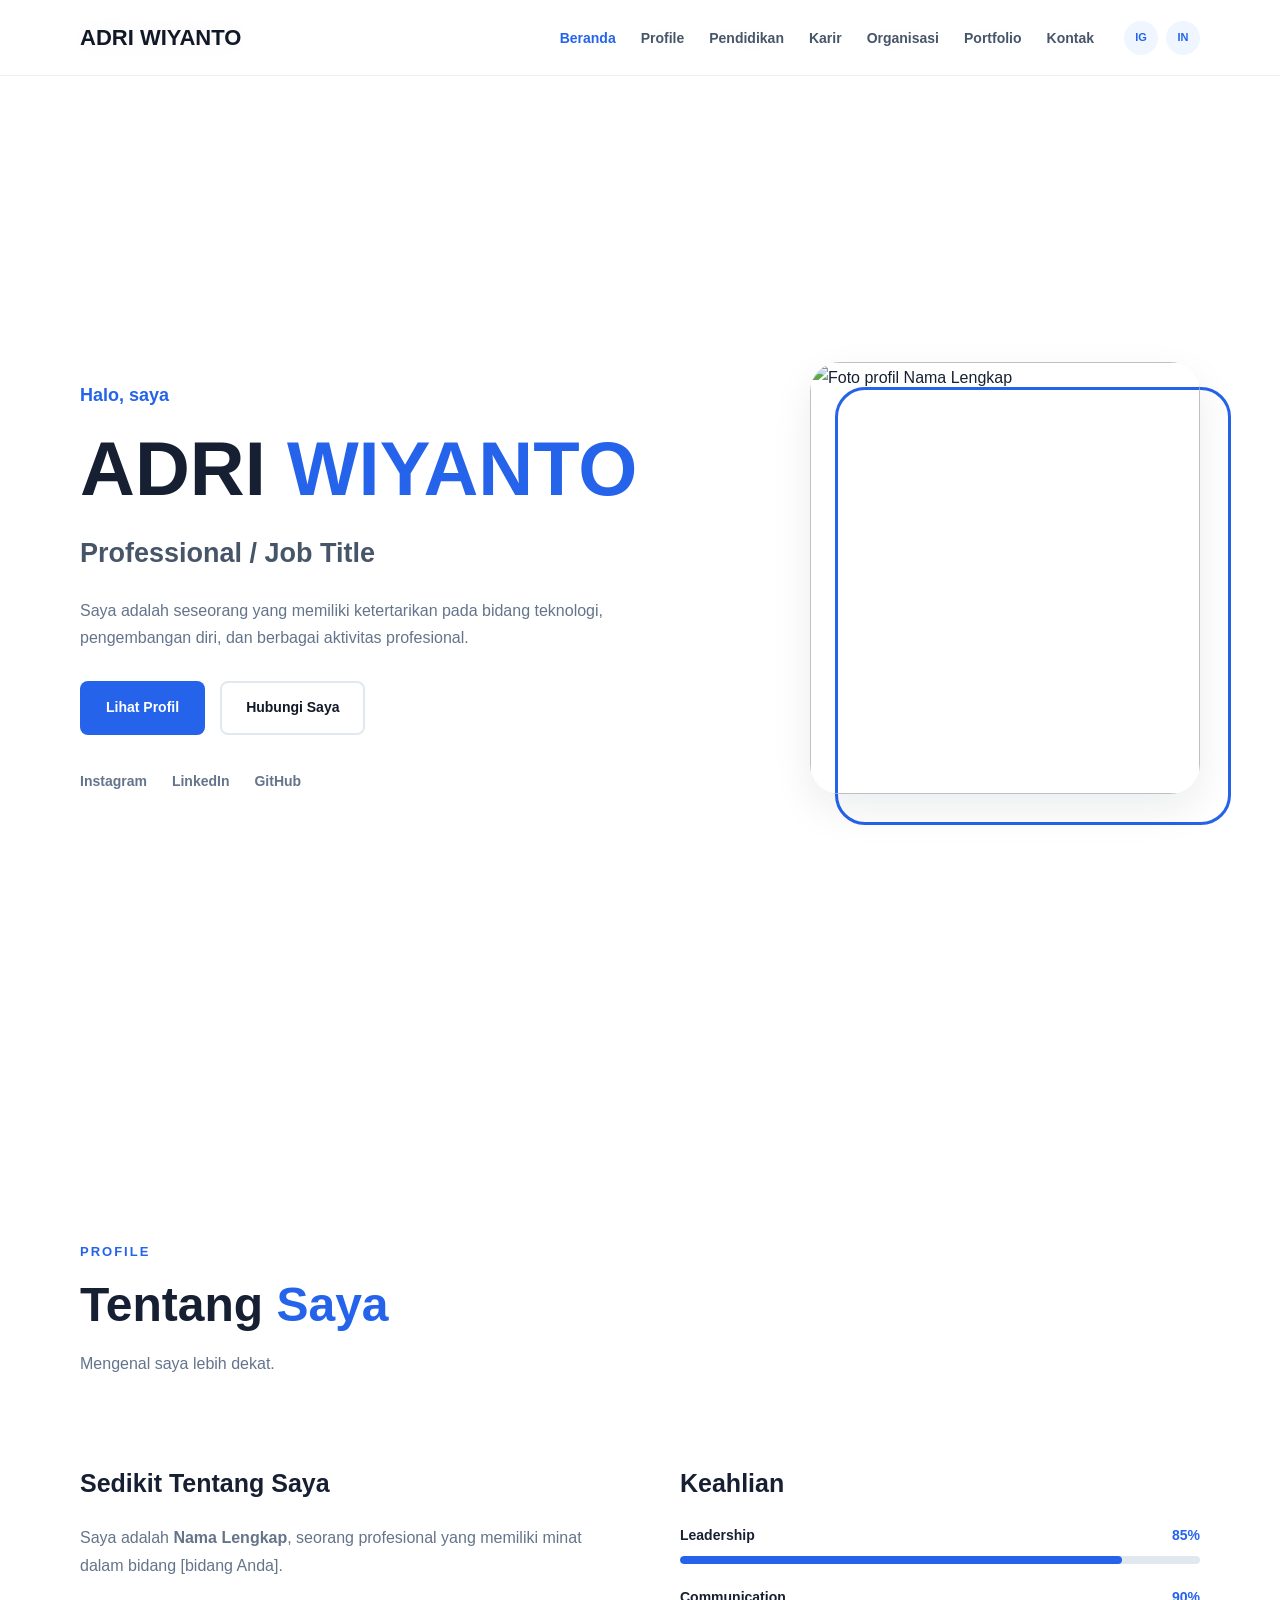
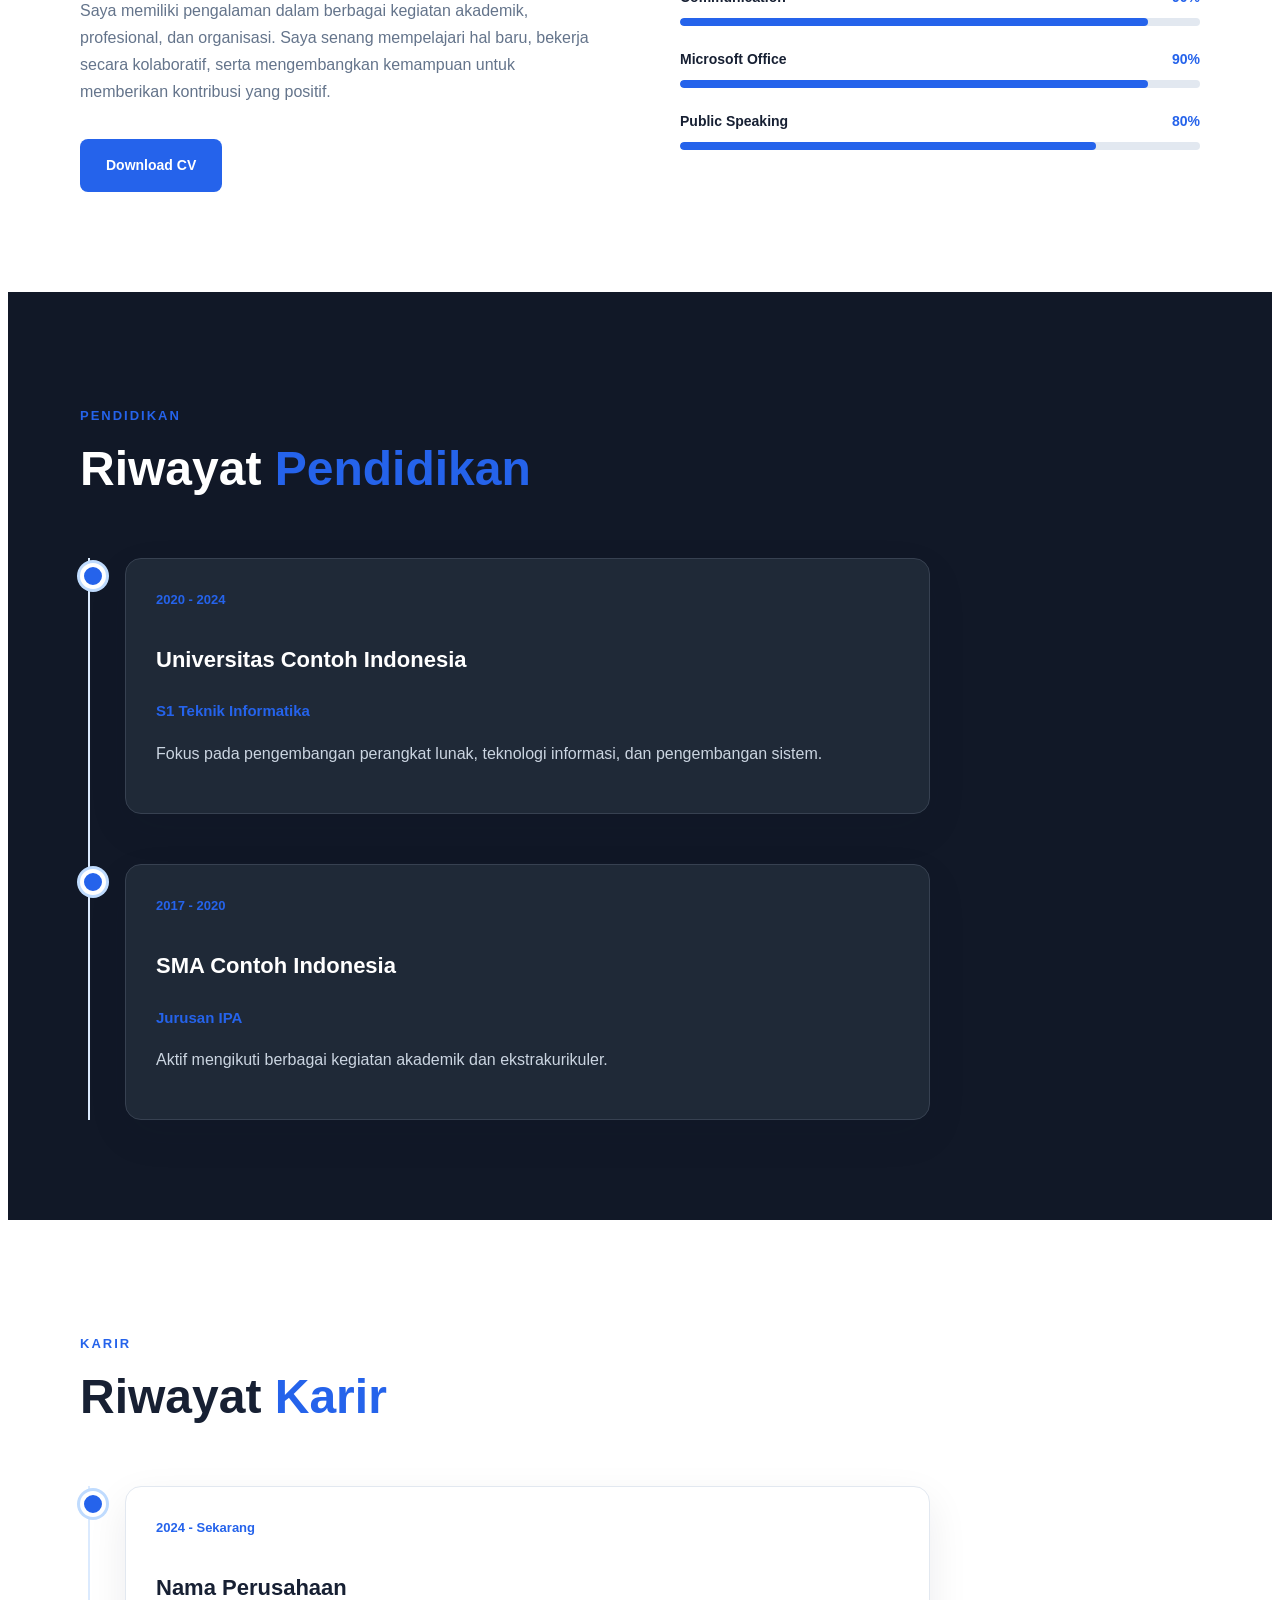
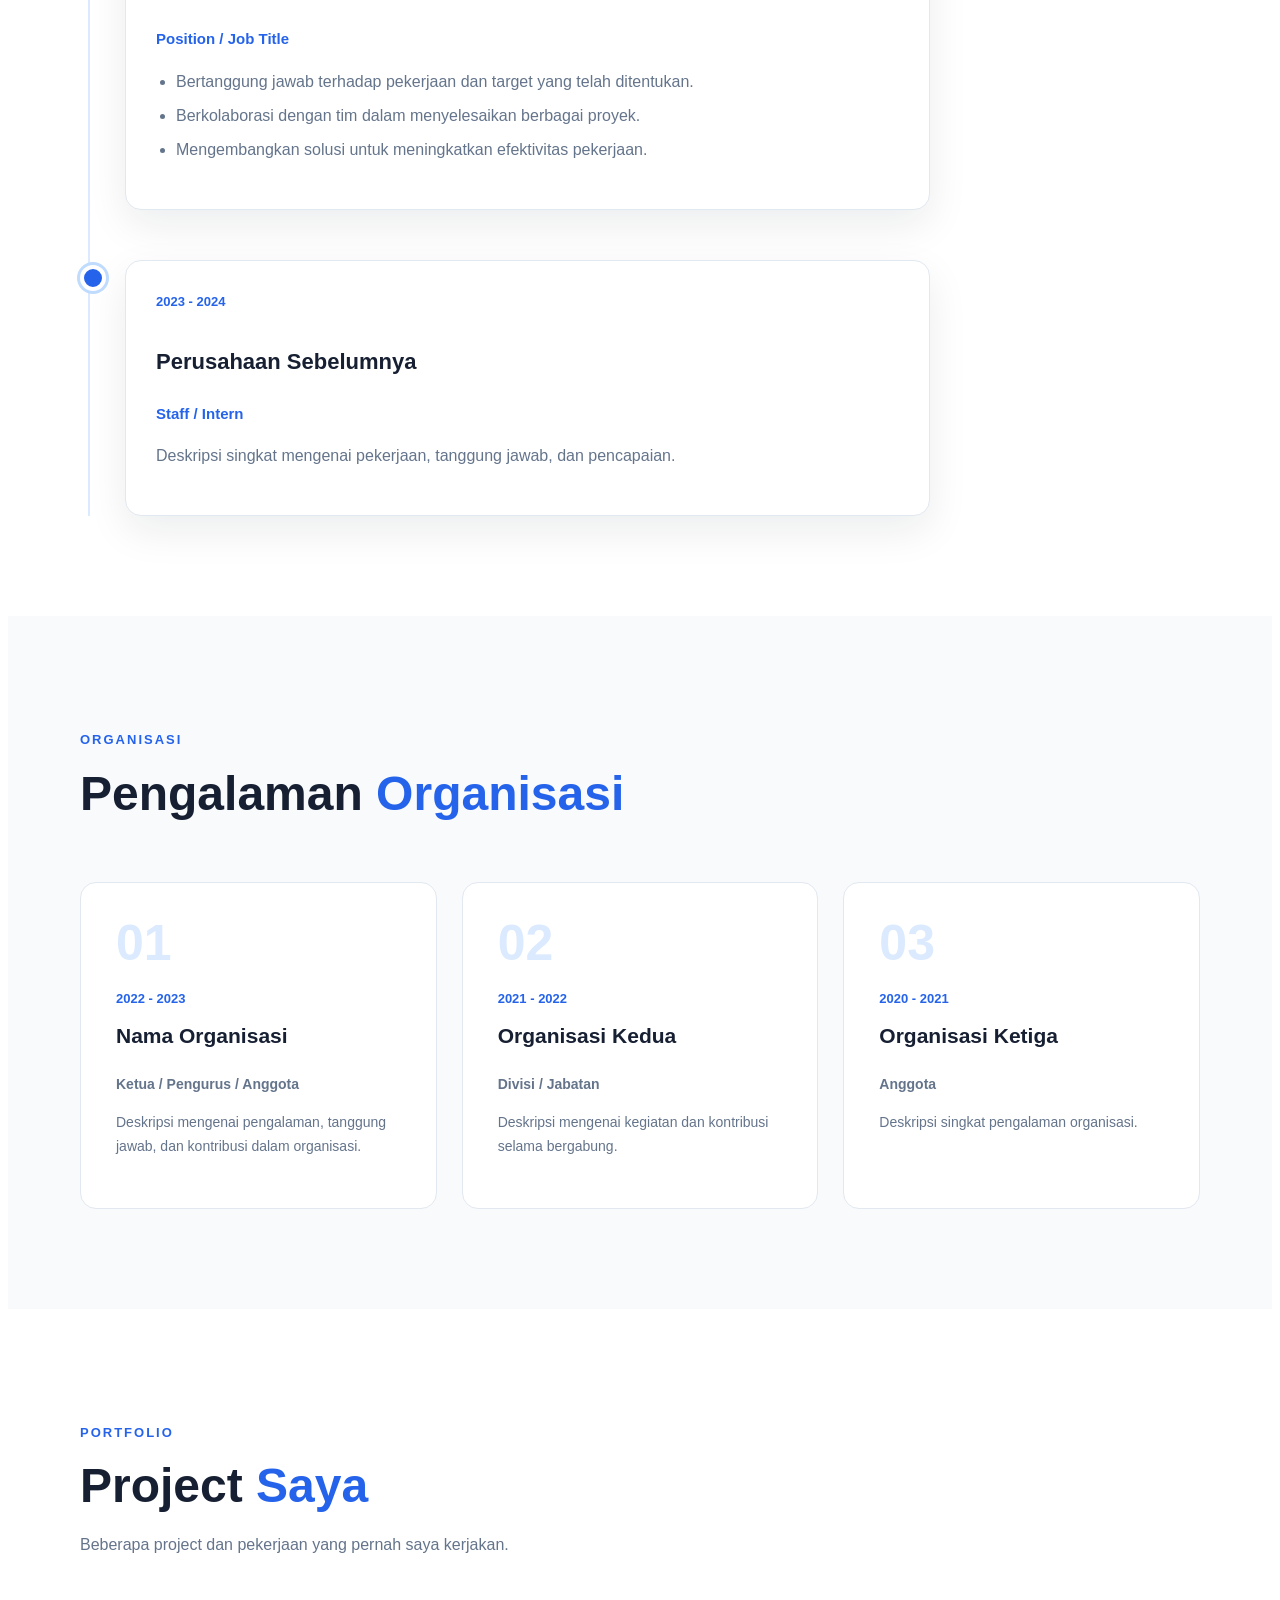
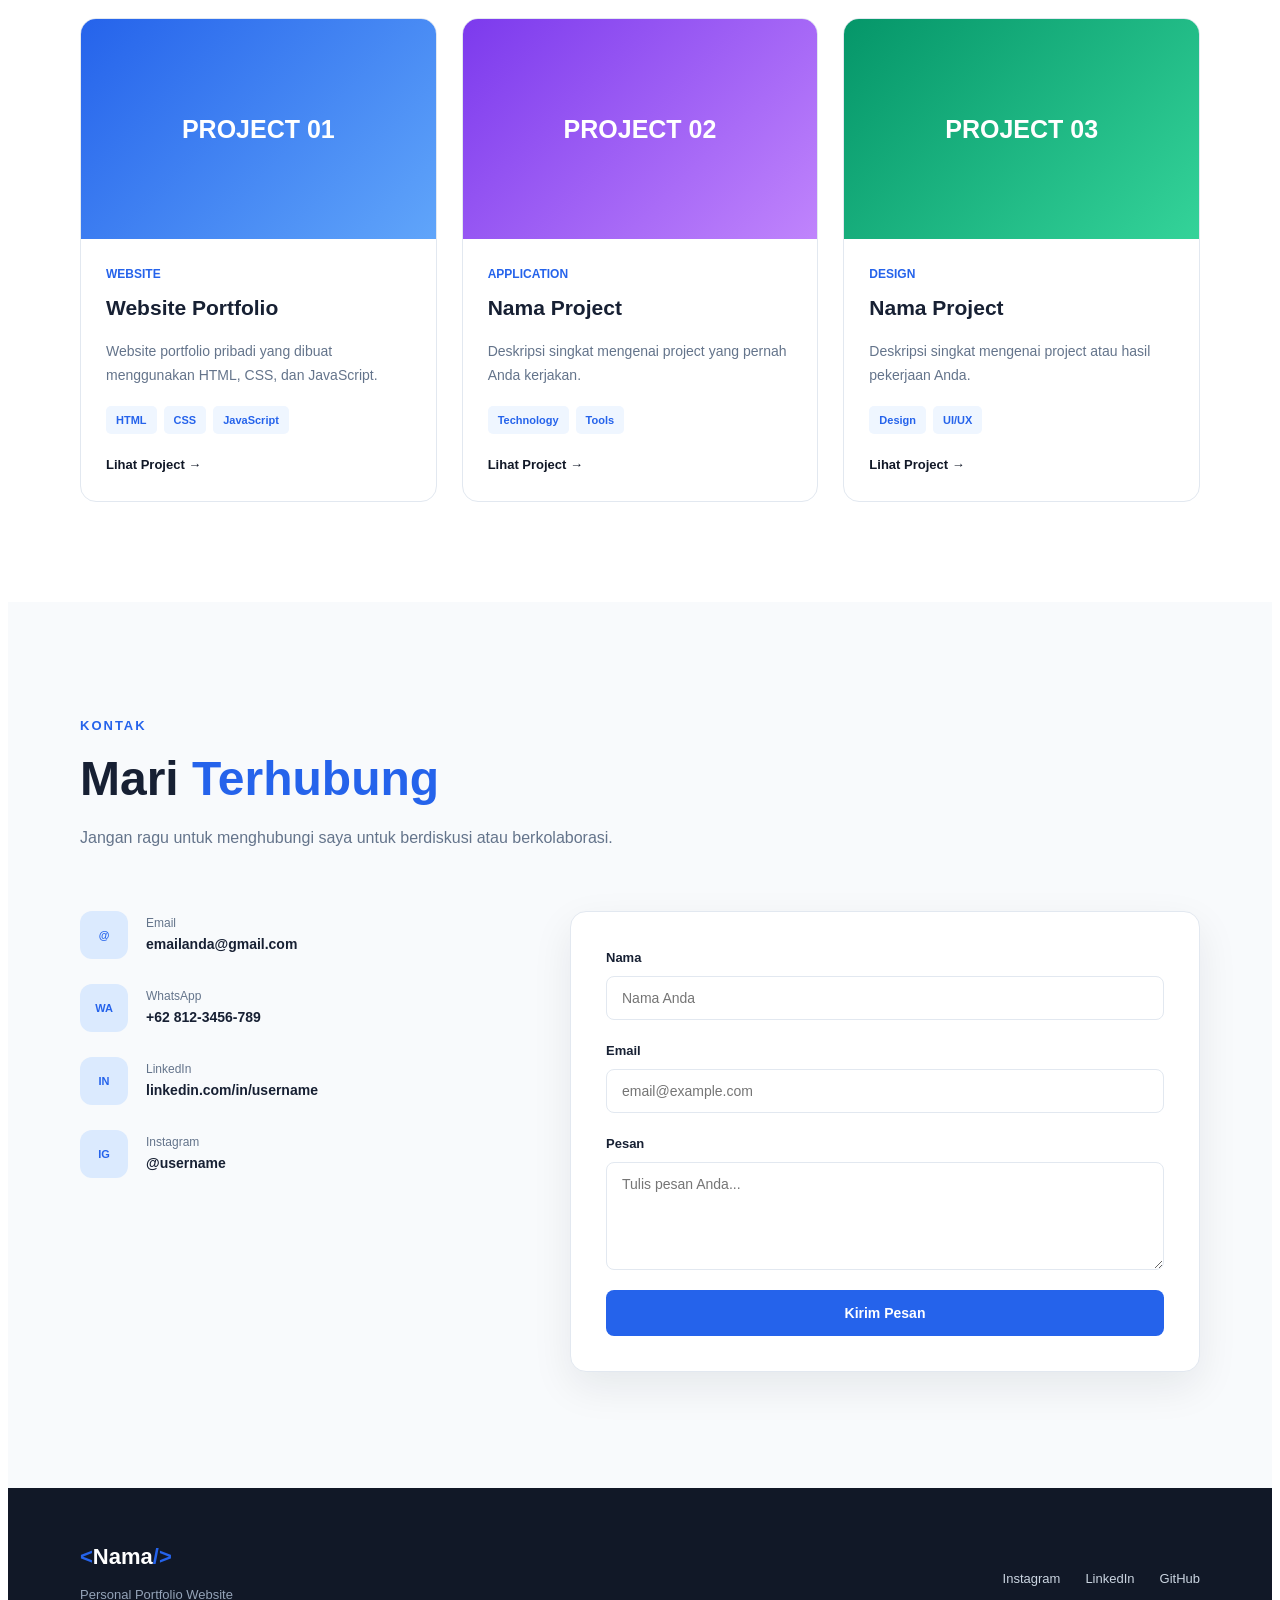
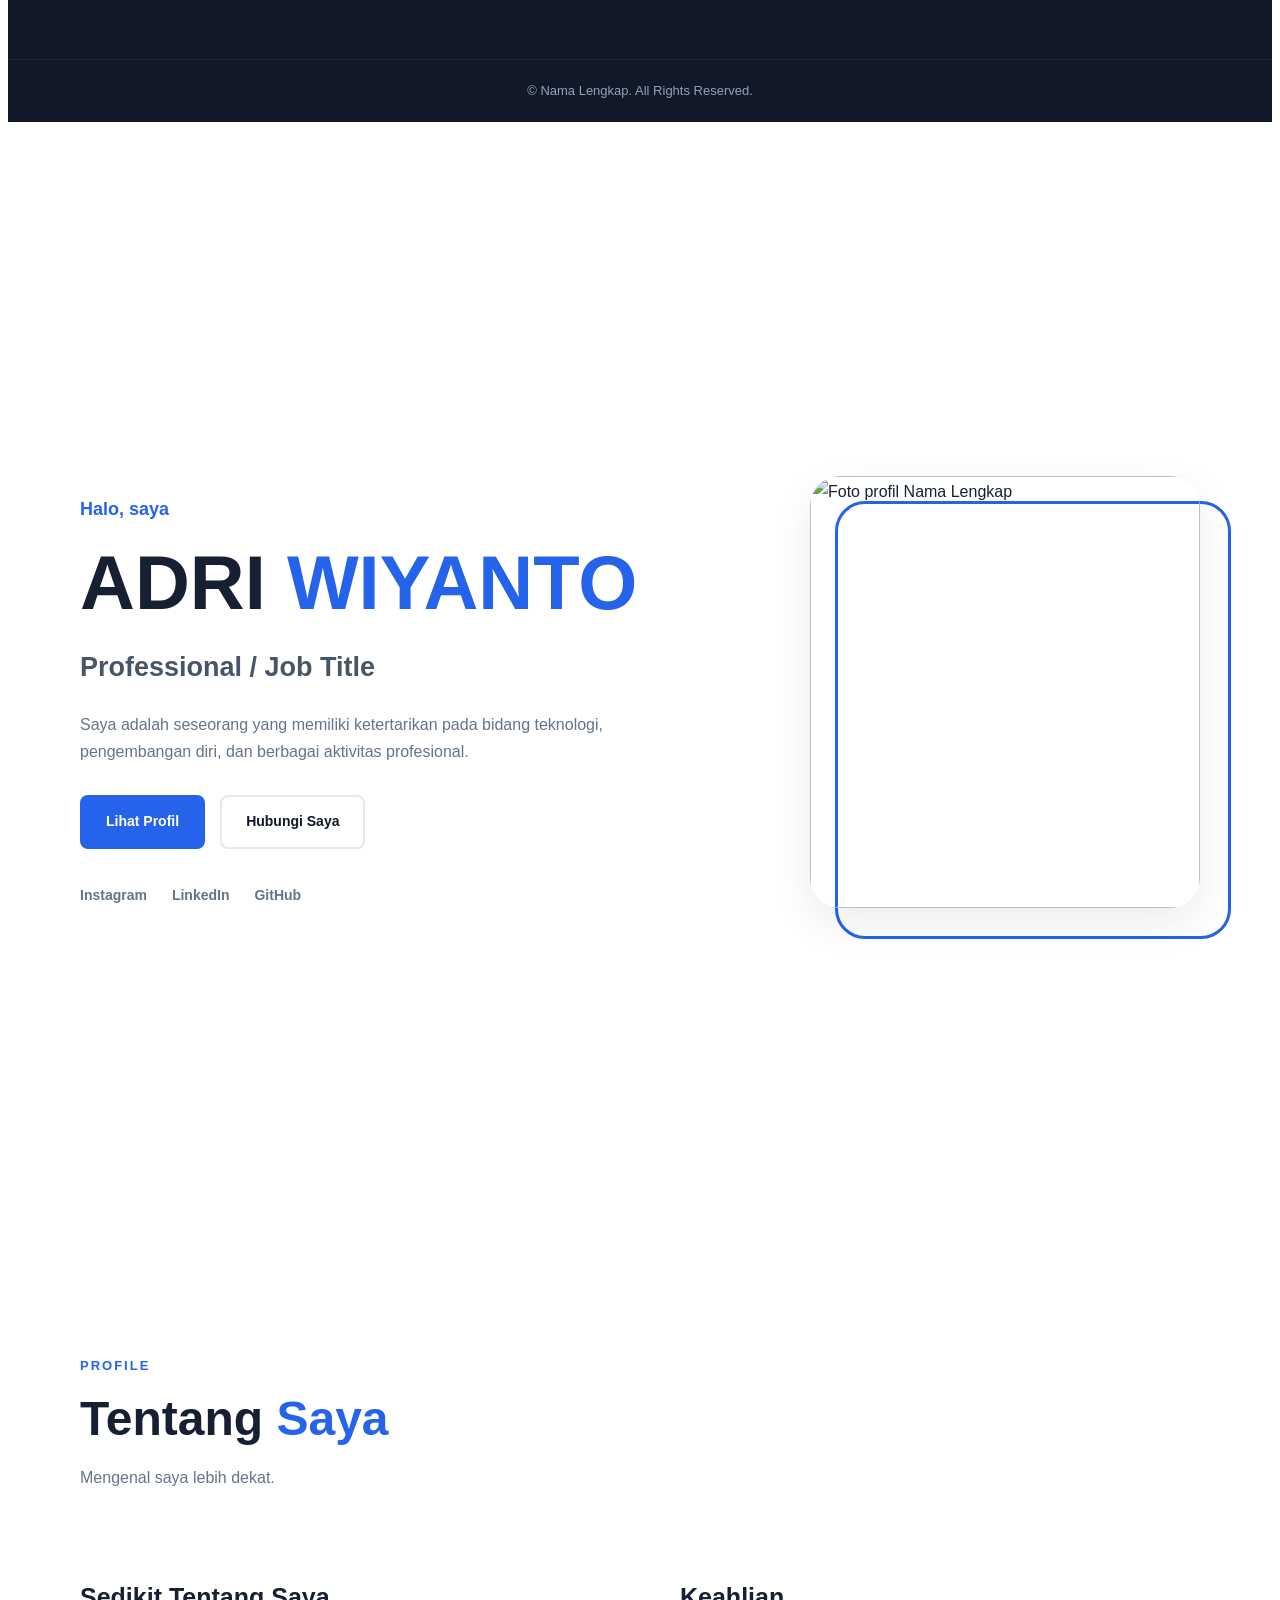
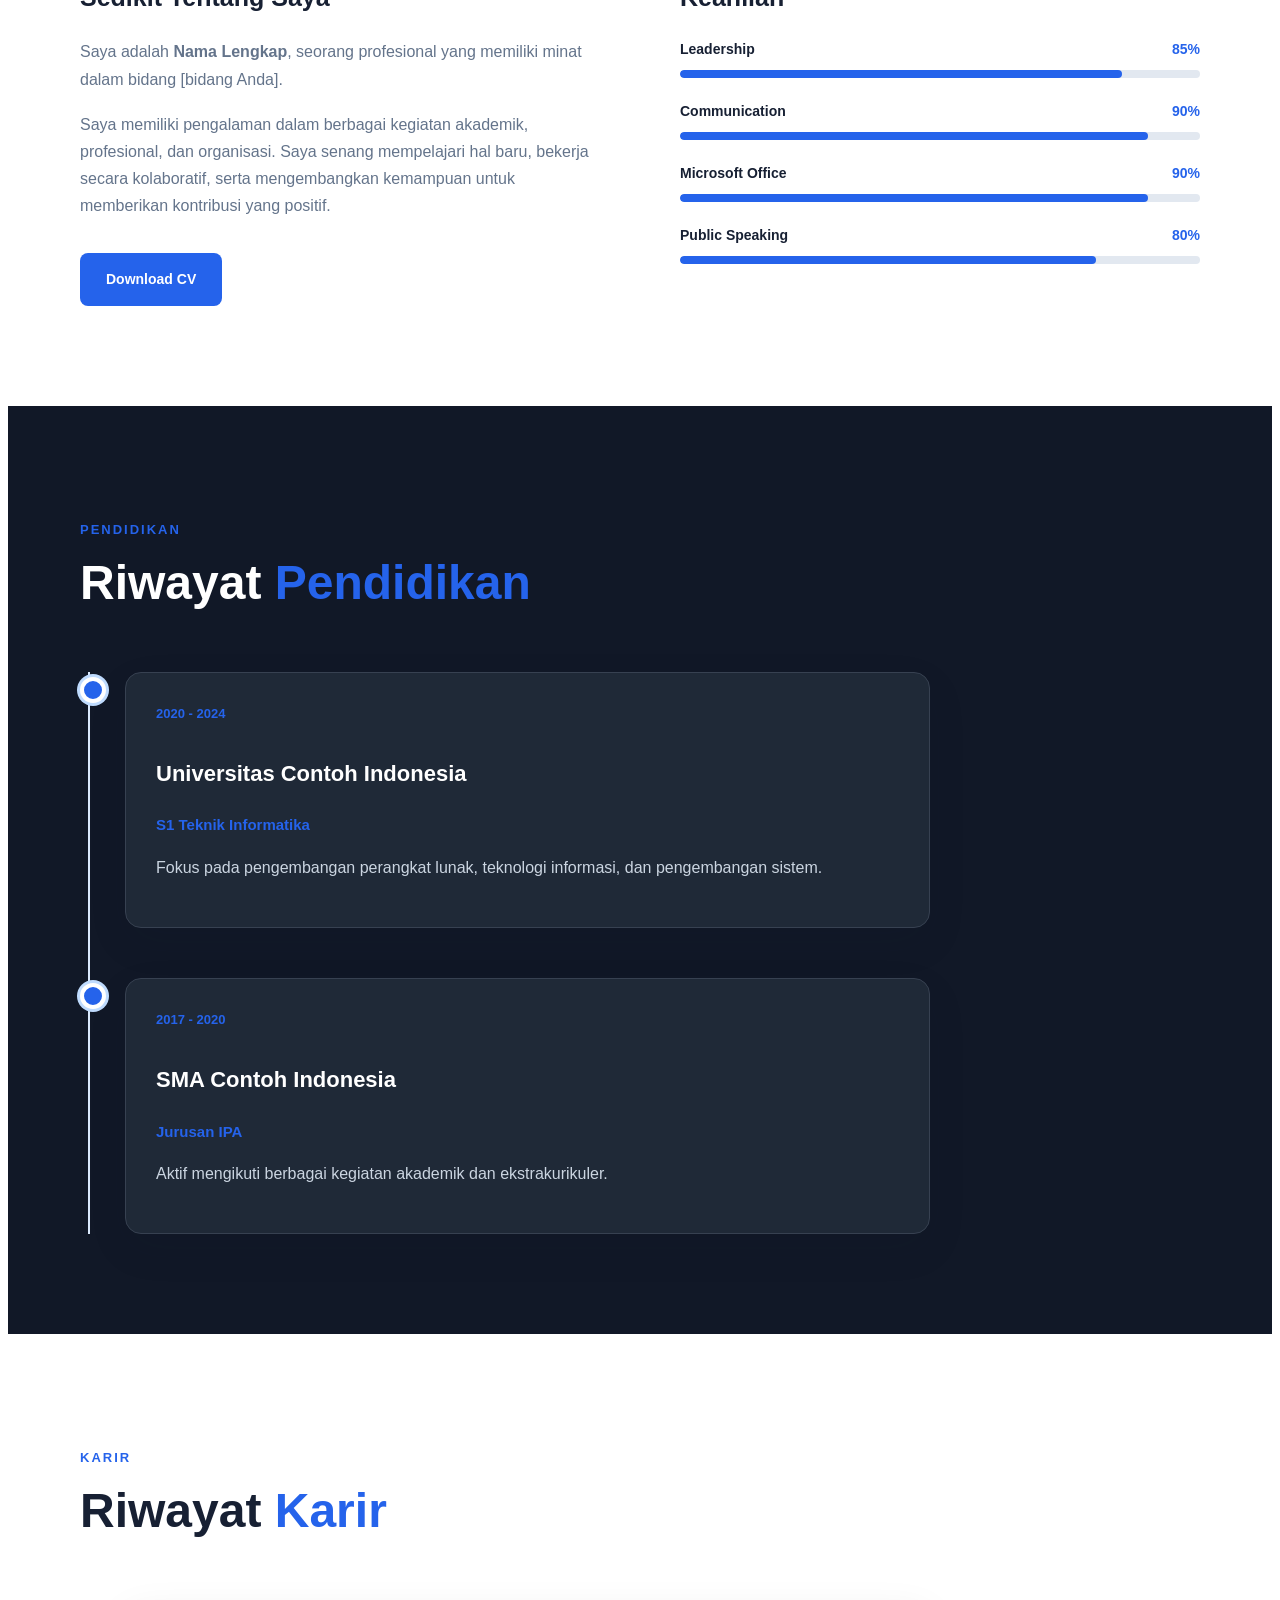
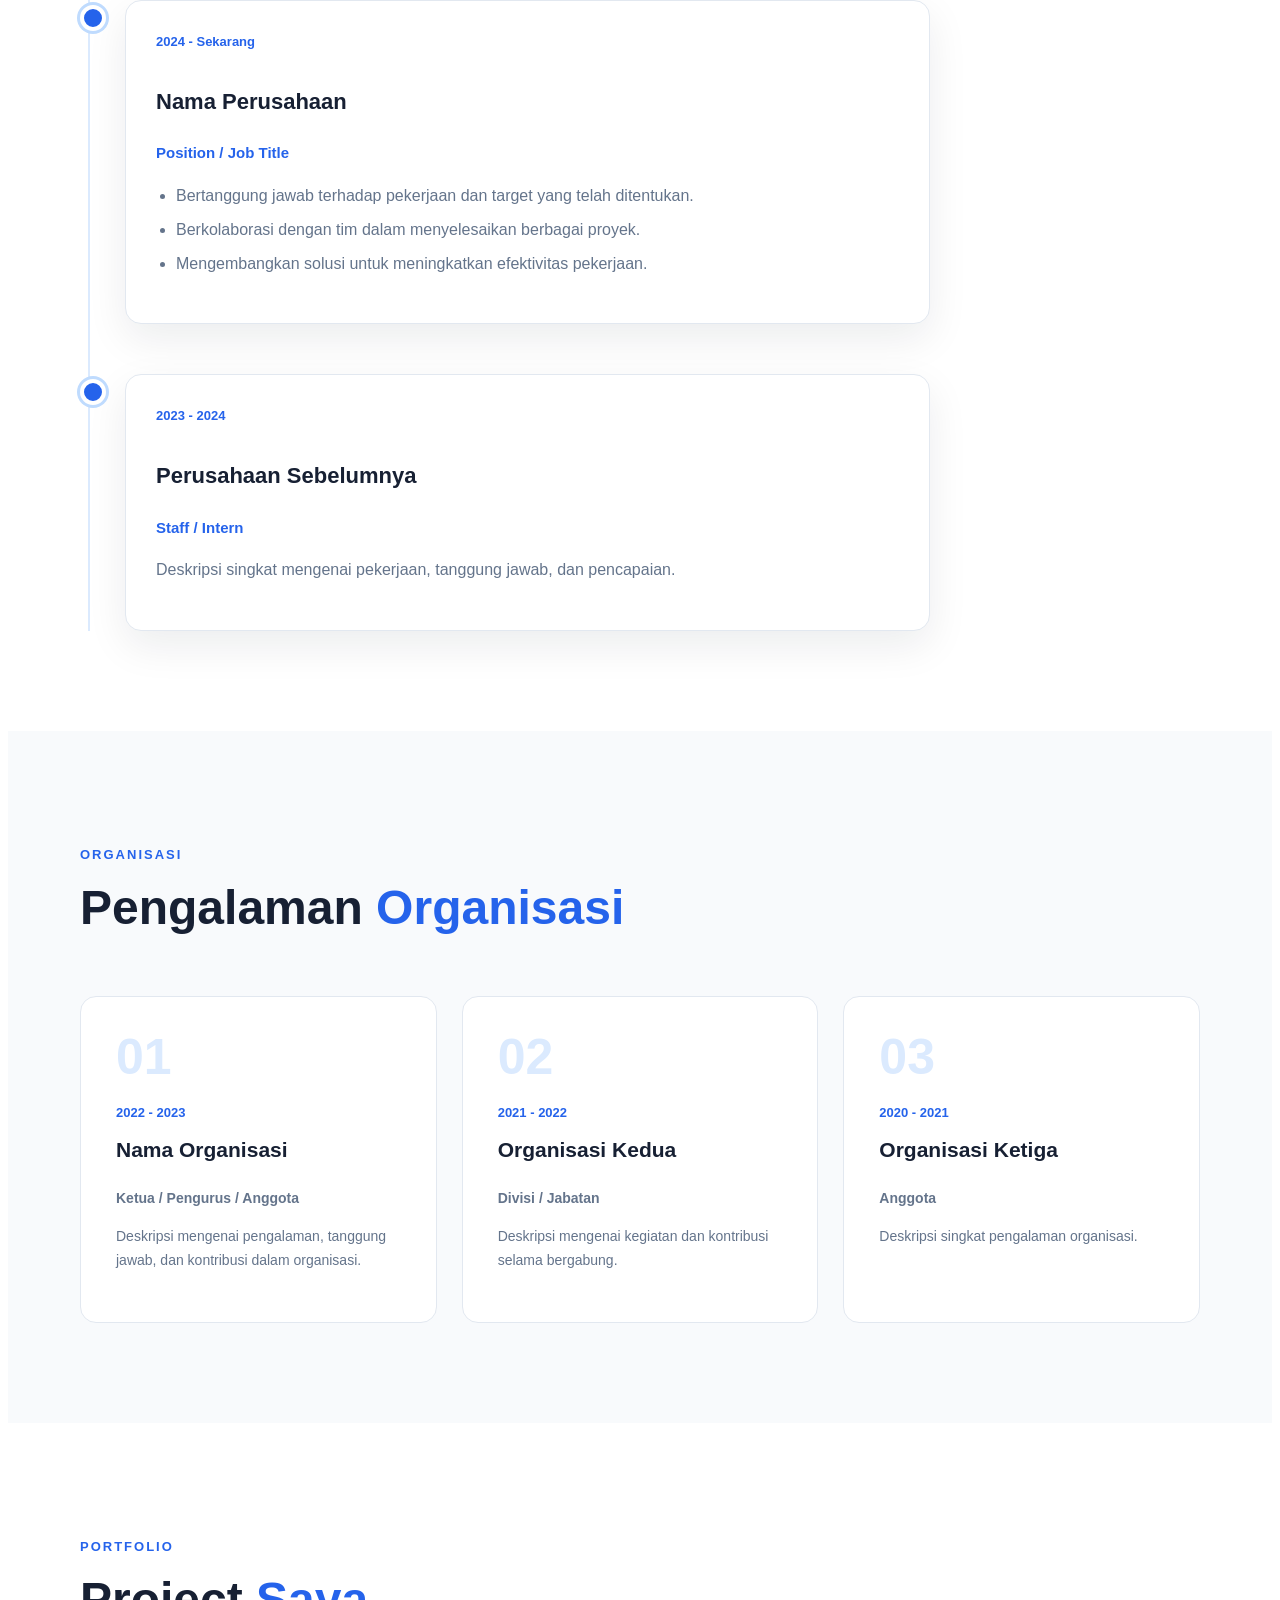
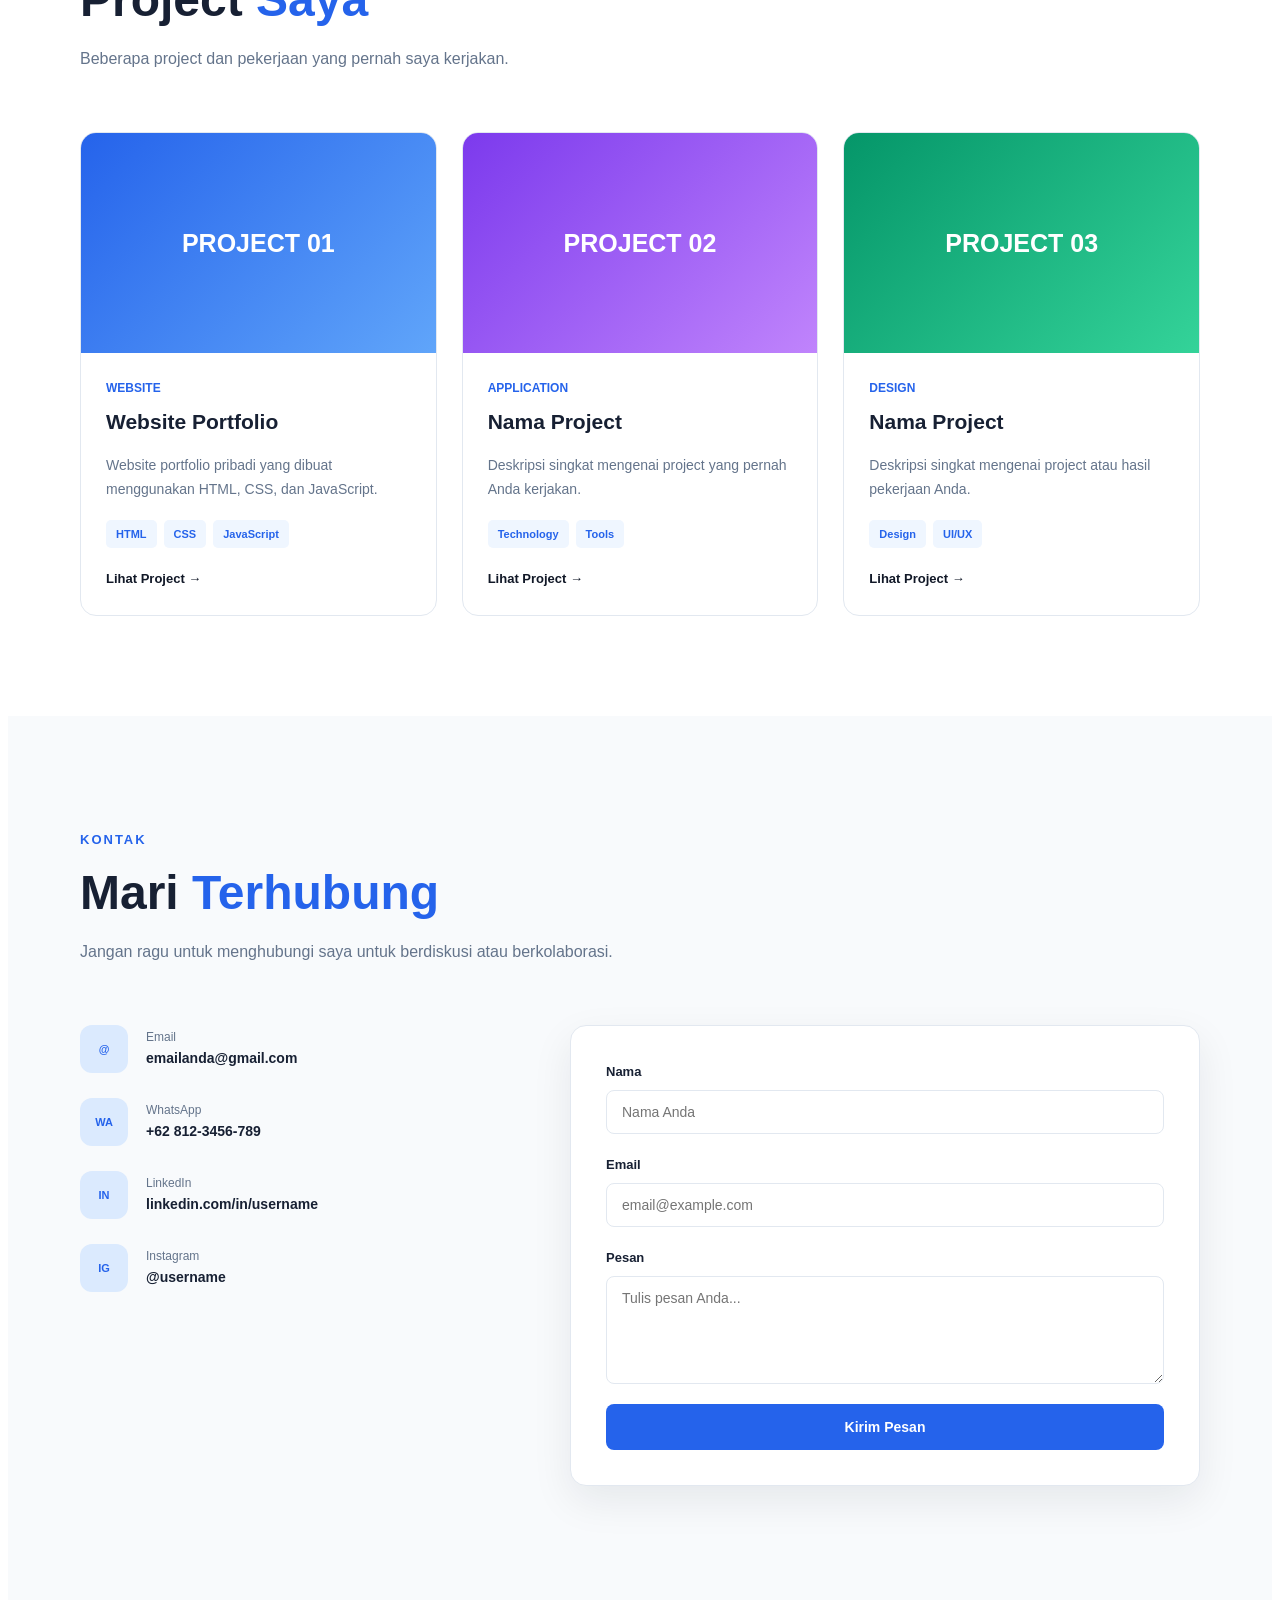
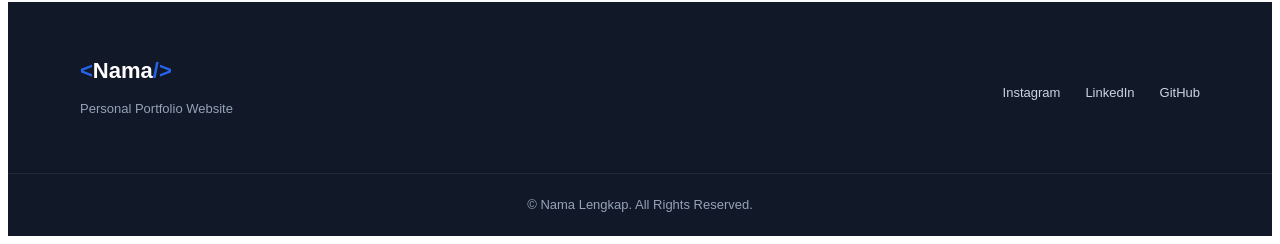
==== commit 2b6c37d6: "Update website" ====
--- a/index.html
+++ b/index.html
@@ -1,7 +1,7 @@
- HEAD
-
- HEAD
- 31afcf7e94d441dc8e520590e11a6d88ef408eef
+ <HEAD>
+
+ <HEAD>
+
 <!DOCTYPE html>
 <html lang="id">
 <head>
@@ -18,11 +18,11 @@
 
 <body>
 
- HEAD
+ <HEAD>
     <!--  NAVBAR  -->
 
     <!--  NAVBAR  -->
- 31afcf7e94d441dc8e520590e11a6d88ef408eef
+
     <header class="header">
         <nav class="navbar container">
 
@@ -74,11 +74,11 @@
 
     <main>
 
- HEAD
+ <HEAD>
         <!--  BERANDA  -->
 
         <!--  BERANDA  -->
- 31afcf7e94d441dc8e520590e11a6d88ef408eef
+
         <section id="beranda" class="hero section">
 
             <div class="container hero-container">
@@ -146,11 +146,11 @@
         </section>
 
 
- HEAD
+ <HEAD>
         <!--  PROFILE  -->
 
         <!--  PROFILE  -->
- 31afcf7e94d441dc8e520590e11a6d88ef408eef
+
         <section id="profile" class="section">
 
             <div class="container">
@@ -264,11 +264,11 @@
         </section>
 
 
- HEAD
+ <HEAD>
         <!--  PENDIDIKAN  -->
 
         <!--  PENDIDIKAN  -->
- 31afcf7e94d441dc8e520590e11a6d88ef408eef
+
         <section id="pendidikan" class="section section-dark">
 
             <div class="container">
@@ -346,11 +346,11 @@
         </section>
 
 
- HEAD
+ <HEAD>
         <!--  KARIR  -->
 
         <!--  KARIR  -->
- 31afcf7e94d441dc8e520590e11a6d88ef408eef
+
         <section id="karir" class="section">
 
             <div class="container">
@@ -440,11 +440,11 @@
         </section>
 
 
- HEAD
+ <HEAD>
         <!--  ORGANISASI  -->
 
         <!--  ORGANISASI  -->
- 31afcf7e94d441dc8e520590e11a6d88ef408eef
+
         <section id="organisasi" class="section section-light">
 
             <div class="container">
@@ -545,11 +545,11 @@
         </section>
 
 
- HEAD
+ <HEAD>
         <!--  PORTFOLIO  -->
 
         <!--  PORTFOLIO  -->
- 31afcf7e94d441dc8e520590e11a6d88ef408eef
+
         <section id="portfolio" class="section">
 
             <div class="container">
@@ -685,11 +685,11 @@
         </section>
 
 
- HEAD
+ <HEAD>
         <!--  KONTAK  -->
 
         <!--  KONTAK  -->
- 31afcf7e94d441dc8e520590e11a6d88ef408eef
+
         <section id="kontak" class="section contact-section">
 
             <div class="container">
@@ -838,11 +838,11 @@
     </main>
 
 
- HEAD
+ <HEAD>
     <!--  FOOTER  -->
 
     <!--  FOOTER  -->
- 31afcf7e94d441dc8e520590e11a6d88ef408eef
+
     <footer class="footer">
 
         <div class="container footer-container">
@@ -896,7 +896,7 @@
     <script src="js/script.js"></script>
 
 </body>
- HEAD
+</HEAD>
 </html>
 
 
@@ -1758,6 +1758,6 @@
     <script src="js/script.js"></script>
 
 </body>
- 3dbe3ae9c34bc2225a09766fa45904a3f5e59a7b
+
 </html>
- 31afcf7e94d441dc8e520590e11a6d88ef408eef
+
--- a/Style.css
+++ b/Style.css
@@ -1,7 +1,7 @@
-<<<<<<< HEAD
- /* =========================================
+ HEAD
+ /* 
    RESET
-========================================= */
+ */
 
 * {
     margin: 0;
@@ -35,9 +35,9 @@
 }
 
 
-/* =========================================
+/* 
    VARIABLES
-========================================= */
+ */
 
 :root {
     --primary: #2563eb;
@@ -61,9 +61,9 @@
 }
 
 
-/* =========================================
+/* 
    GENERAL
-========================================= */
+ */
 
 .container {
     width: min(1120px, 90%);
@@ -114,9 +114,9 @@
 }
 
 
-/* =========================================
+/* 
    NAVBAR
-========================================= */
+ */
 
 .header {
     position: fixed;
@@ -211,9 +211,9 @@
 }
 
 
-/* =========================================
+/* 
    HERO
-========================================= */
+ */
 
 .hero {
     min-height: 100vh;
@@ -373,9 +373,9 @@
 }
 
 
-/* =========================================
+/* 
    PROFILE
-========================================= */
+ */
 
 .profile-grid {
     display: grid;
@@ -445,9 +445,9 @@
 }
 
 
-/* =========================================
+/* 
    TIMELINE
-========================================= */
+ */
 
 .timeline {
     position: relative;
@@ -562,9 +562,9 @@
 }
 
 
-/* =========================================
+/* 
    ORGANIZATION
-========================================= */
+ */
 
 .organization-grid {
     display: grid;
@@ -635,9 +635,9 @@
 }
 
 
-/* =========================================
+/* 
    PORTFOLIO
-========================================= */
+ */
 
 .portfolio-grid {
     display: grid;
@@ -752,9 +752,9 @@
 }
 
 
-/* =========================================
+/* 
    CONTACT
-========================================= */
+ */
 
 .contact-section {
     background: #f8fafc;
@@ -886,9 +886,9 @@
 }
 
 
-/* =========================================
+/* 
    FOOTER
-========================================= */
+ */
 
 .footer {
     background: var(--dark);
@@ -948,9 +948,9 @@
 }
 
 
-/* =========================================
+/* 
    RESPONSIVE TABLET
-========================================= */
+ */
 
 @media (max-width: 950px) {
 
@@ -1026,9 +1026,9 @@
 }
 
 
-/* =========================================
+/* 
    RESPONSIVE MOBILE
-========================================= */
+ */
 
 @media (max-width: 650px) {
 
@@ -1082,9 +1082,9 @@
     }
 
 =======
- /* =========================================
+ /* 
    RESET
-========================================= */
+ */
 
 * {
     margin: 0;
@@ -1118,9 +1118,9 @@
 }
 
 
-/* =========================================
+/* 
    VARIABLES
-========================================= */
+ */
 
 :root {
     --primary: #2563eb;
@@ -1144,9 +1144,9 @@
 }
 
 
-/* =========================================
+/* 
    GENERAL
-========================================= */
+ */
 
 .container {
     width: min(1120px, 90%);
@@ -1197,9 +1197,9 @@
 }
 
 
-/* =========================================
+/* 
    NAVBAR
-========================================= */
+ */
 
 .header {
     position: fixed;
@@ -1294,9 +1294,9 @@
 }
 
 
-/* =========================================
+/* 
    HERO
-========================================= */
+ */
 
 .hero {
     min-height: 100vh;
@@ -1456,9 +1456,9 @@
 }
 
 
-/* =========================================
+/* 
    PROFILE
-========================================= */
+ */
 
 .profile-grid {
     display: grid;
@@ -1528,9 +1528,9 @@
 }
 
 
-/* =========================================
+/* 
    TIMELINE
-========================================= */
+ */
 
 .timeline {
     position: relative;
@@ -1645,9 +1645,9 @@
 }
 
 
-/* =========================================
+/* 
    ORGANIZATION
-========================================= */
+ */
 
 .organization-grid {
     display: grid;
@@ -1718,9 +1718,9 @@
 }
 
 
-/* =========================================
+/* 
    PORTFOLIO
-========================================= */
+ */
 
 .portfolio-grid {
     display: grid;
@@ -1835,9 +1835,9 @@
 }
 
 
-/* =========================================
+/* 
    CONTACT
-========================================= */
+ */
 
 .contact-section {
     background: #f8fafc;
@@ -1969,9 +1969,9 @@
 }
 
 
-/* =========================================
+/* 
    FOOTER
-========================================= */
+ */
 
 .footer {
     background: var(--dark);
@@ -2031,9 +2031,9 @@
 }
 
 
-/* =========================================
+/* 
    RESPONSIVE TABLET
-========================================= */
+ */
 
 @media (max-width: 950px) {
 
@@ -2109,9 +2109,9 @@
 }
 
 
-/* =========================================
+/* 
    RESPONSIVE MOBILE
-========================================= */
+ */
 
 @media (max-width: 650px) {
 
@@ -2164,5 +2164,5 @@
         flex-wrap: wrap;
     }
 
->>>>>>> 3dbe3ae9c34bc2225a09766fa45904a3f5e59a7b
+ 3dbe3ae9c34bc2225a09766fa45904a3f5e59a7b
 }
--- a/Style.css
+++ b/Style.css
@@ -1,7 +1,7 @@
-<<<<<<< HEAD
- /* =========================================
+ HEAD
+ /* 
    RESET
-========================================= */
+ */
 
 * {
     margin: 0;
@@ -35,9 +35,9 @@
 }
 
 
-/* =========================================
+/* 
    VARIABLES
-========================================= */
+ */
 
 :root {
     --primary: #2563eb;
@@ -61,9 +61,9 @@
 }
 
 
-/* =========================================
+/* 
    GENERAL
-========================================= */
+ */
 
 .container {
     width: min(1120px, 90%);
@@ -114,9 +114,9 @@
 }
 
 
-/* =========================================
+/* 
    NAVBAR
-========================================= */
+ */
 
 .header {
     position: fixed;
@@ -211,9 +211,9 @@
 }
 
 
-/* =========================================
+/* 
    HERO
-========================================= */
+ */
 
 .hero {
     min-height: 100vh;
@@ -373,9 +373,9 @@
 }
 
 
-/* =========================================
+/* 
    PROFILE
-========================================= */
+ */
 
 .profile-grid {
     display: grid;
@@ -445,9 +445,9 @@
 }
 
 
-/* =========================================
+/* 
    TIMELINE
-========================================= */
+ */
 
 .timeline {
     position: relative;
@@ -562,9 +562,9 @@
 }
 
 
-/* =========================================
+/* 
    ORGANIZATION
-========================================= */
+ */
 
 .organization-grid {
     display: grid;
@@ -635,9 +635,9 @@
 }
 
 
-/* =========================================
+/* 
    PORTFOLIO
-========================================= */
+ */
 
 .portfolio-grid {
     display: grid;
@@ -752,9 +752,9 @@
 }
 
 
-/* =========================================
+/* 
    CONTACT
-========================================= */
+ */
 
 .contact-section {
     background: #f8fafc;
@@ -886,9 +886,9 @@
 }
 
 
-/* =========================================
+/* 
    FOOTER
-========================================= */
+ */
 
 .footer {
     background: var(--dark);
@@ -948,9 +948,9 @@
 }
 
 
-/* =========================================
+/* 
    RESPONSIVE TABLET
-========================================= */
+ */
 
 @media (max-width: 950px) {
 
@@ -1026,9 +1026,9 @@
 }
 
 
-/* =========================================
+/* 
    RESPONSIVE MOBILE
-========================================= */
+ */
 
 @media (max-width: 650px) {
 
@@ -1082,9 +1082,9 @@
     }
 
 =======
- /* =========================================
+ /* 
    RESET
-========================================= */
+ */
 
 * {
     margin: 0;
@@ -1118,9 +1118,9 @@
 }
 
 
-/* =========================================
+/* 
    VARIABLES
-========================================= */
+ */
 
 :root {
     --primary: #2563eb;
@@ -1144,9 +1144,9 @@
 }
 
 
-/* =========================================
+/* 
    GENERAL
-========================================= */
+ */
 
 .container {
     width: min(1120px, 90%);
@@ -1197,9 +1197,9 @@
 }
 
 
-/* =========================================
+/* 
    NAVBAR
-========================================= */
+ */
 
 .header {
     position: fixed;
@@ -1294,9 +1294,9 @@
 }
 
 
-/* =========================================
+/* 
    HERO
-========================================= */
+ */
 
 .hero {
     min-height: 100vh;
@@ -1456,9 +1456,9 @@
 }
 
 
-/* =========================================
+/* 
    PROFILE
-========================================= */
+ */
 
 .profile-grid {
     display: grid;
@@ -1528,9 +1528,9 @@
 }
 
 
-/* =========================================
+/* 
    TIMELINE
-========================================= */
+ */
 
 .timeline {
     position: relative;
@@ -1645,9 +1645,9 @@
 }
 
 
-/* =========================================
+/* 
    ORGANIZATION
-========================================= */
+ */
 
 .organization-grid {
     display: grid;
@@ -1718,9 +1718,9 @@
 }
 
 
-/* =========================================
+/* 
    PORTFOLIO
-========================================= */
+ */
 
 .portfolio-grid {
     display: grid;
@@ -1835,9 +1835,9 @@
 }
 
 
-/* =========================================
+/* 
    CONTACT
-========================================= */
+ */
 
 .contact-section {
     background: #f8fafc;
@@ -1969,9 +1969,9 @@
 }
 
 
-/* =========================================
+/* 
    FOOTER
-========================================= */
+ */
 
 .footer {
     background: var(--dark);
@@ -2031,9 +2031,9 @@
 }
 
 
-/* =========================================
+/* 
    RESPONSIVE TABLET
-========================================= */
+ */
 
 @media (max-width: 950px) {
 
@@ -2109,9 +2109,9 @@
 }
 
 
-/* =========================================
+/* 
    RESPONSIVE MOBILE
-========================================= */
+ */
 
 @media (max-width: 650px) {
 
@@ -2164,5 +2164,5 @@
         flex-wrap: wrap;
     }
 
->>>>>>> 3dbe3ae9c34bc2225a09766fa45904a3f5e59a7b
+ 3dbe3ae9c34bc2225a09766fa45904a3f5e59a7b
 }
